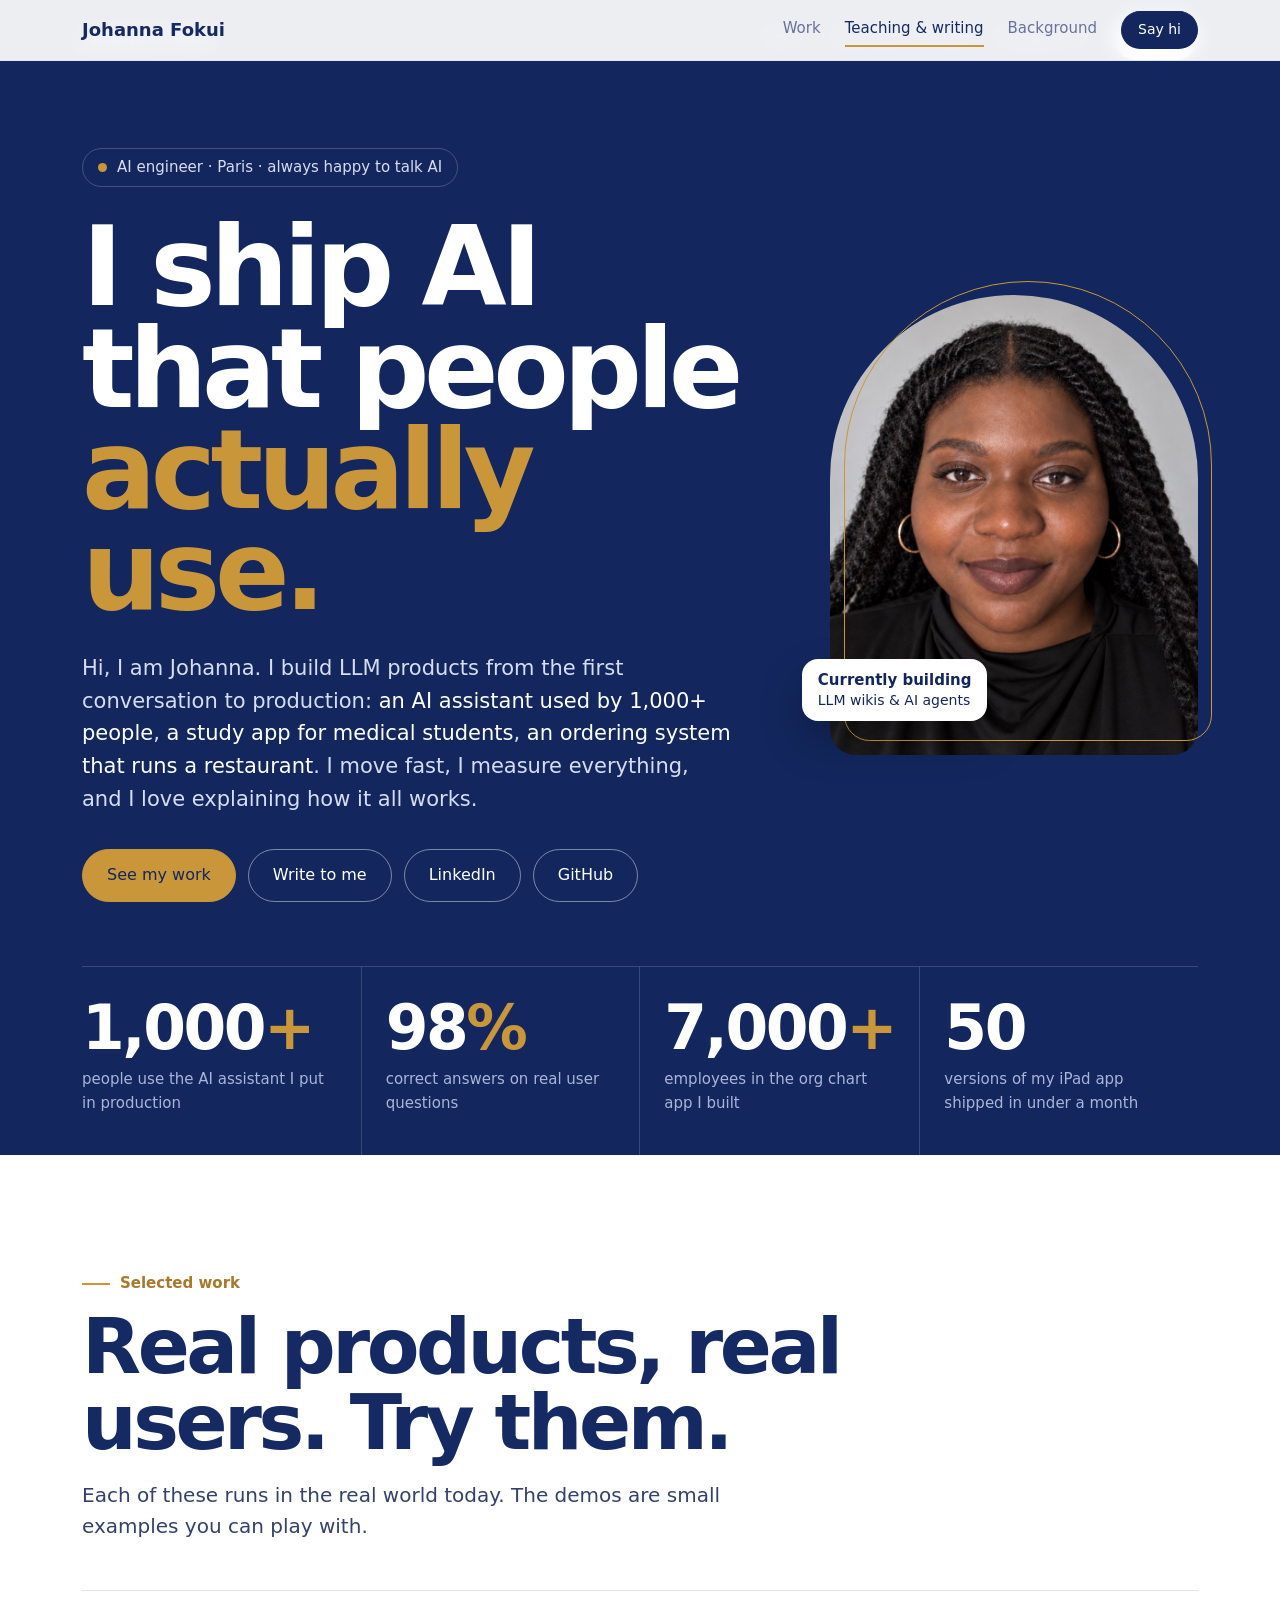
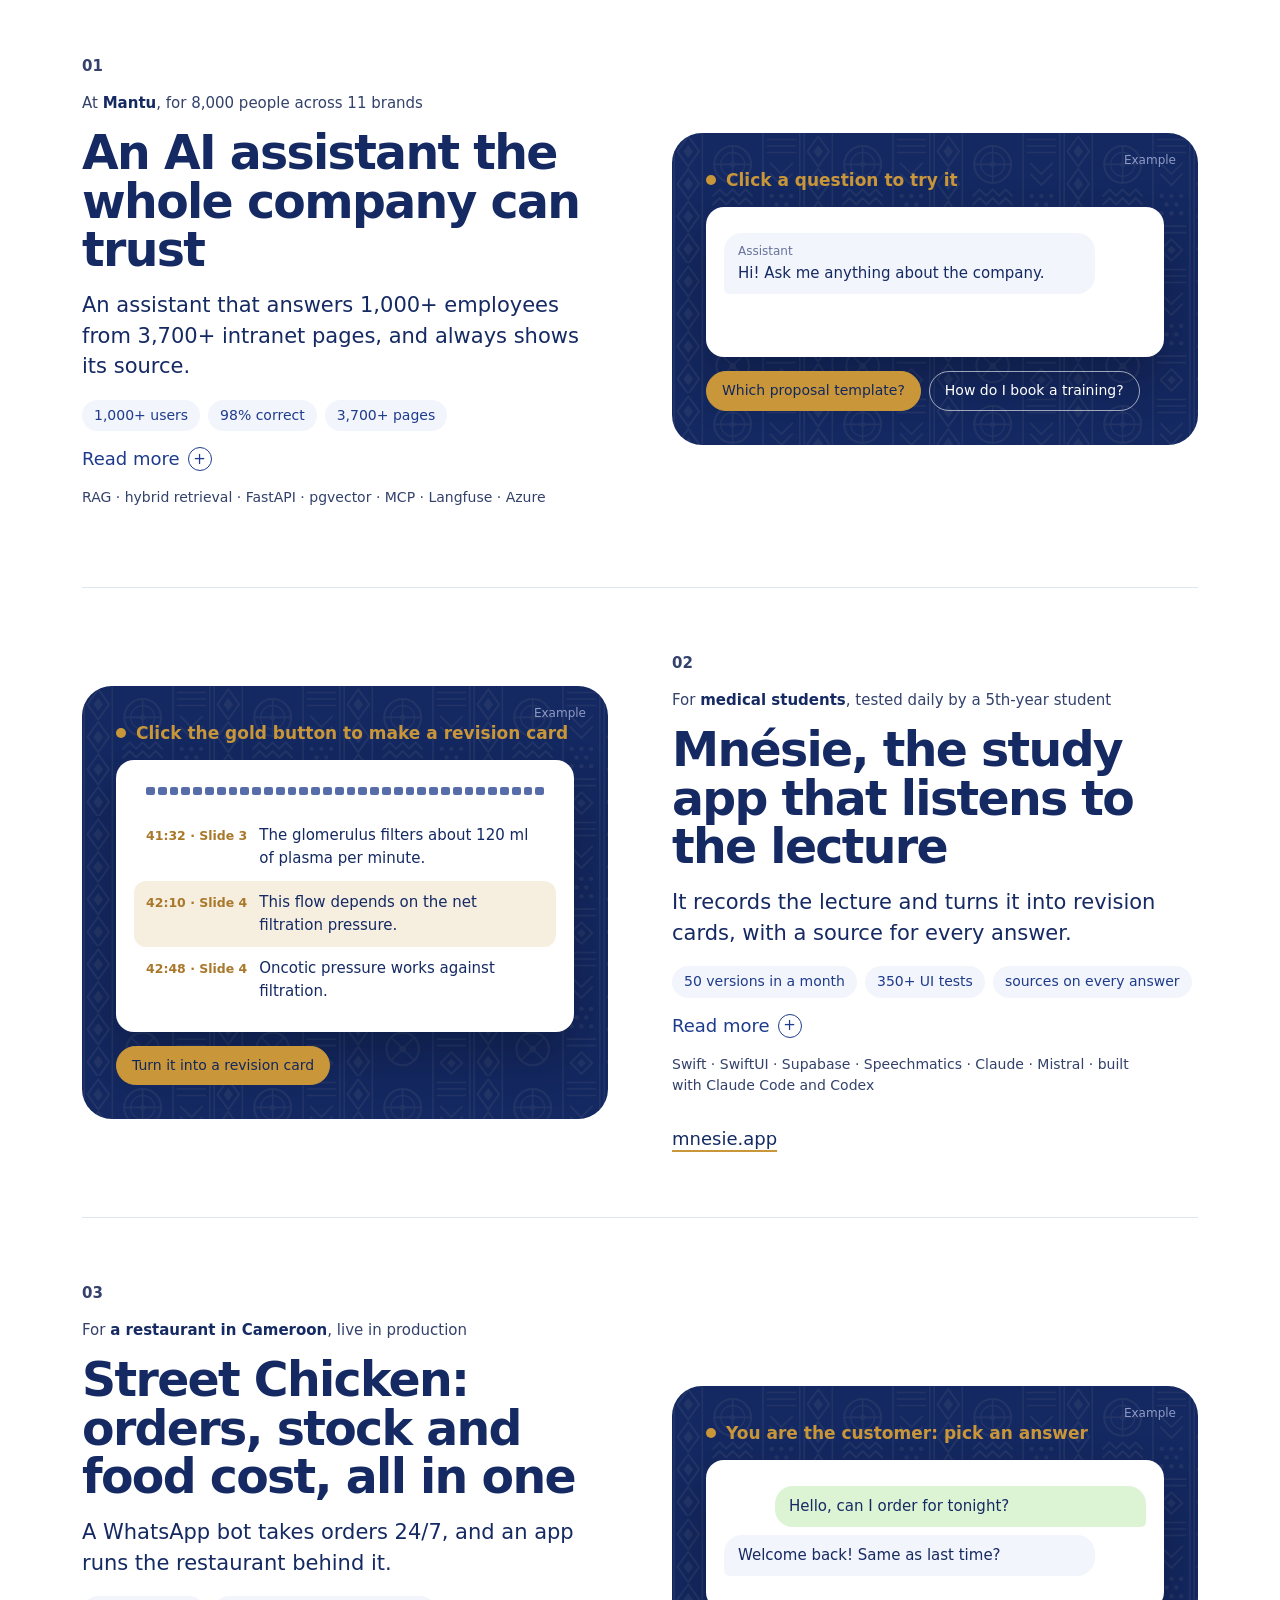
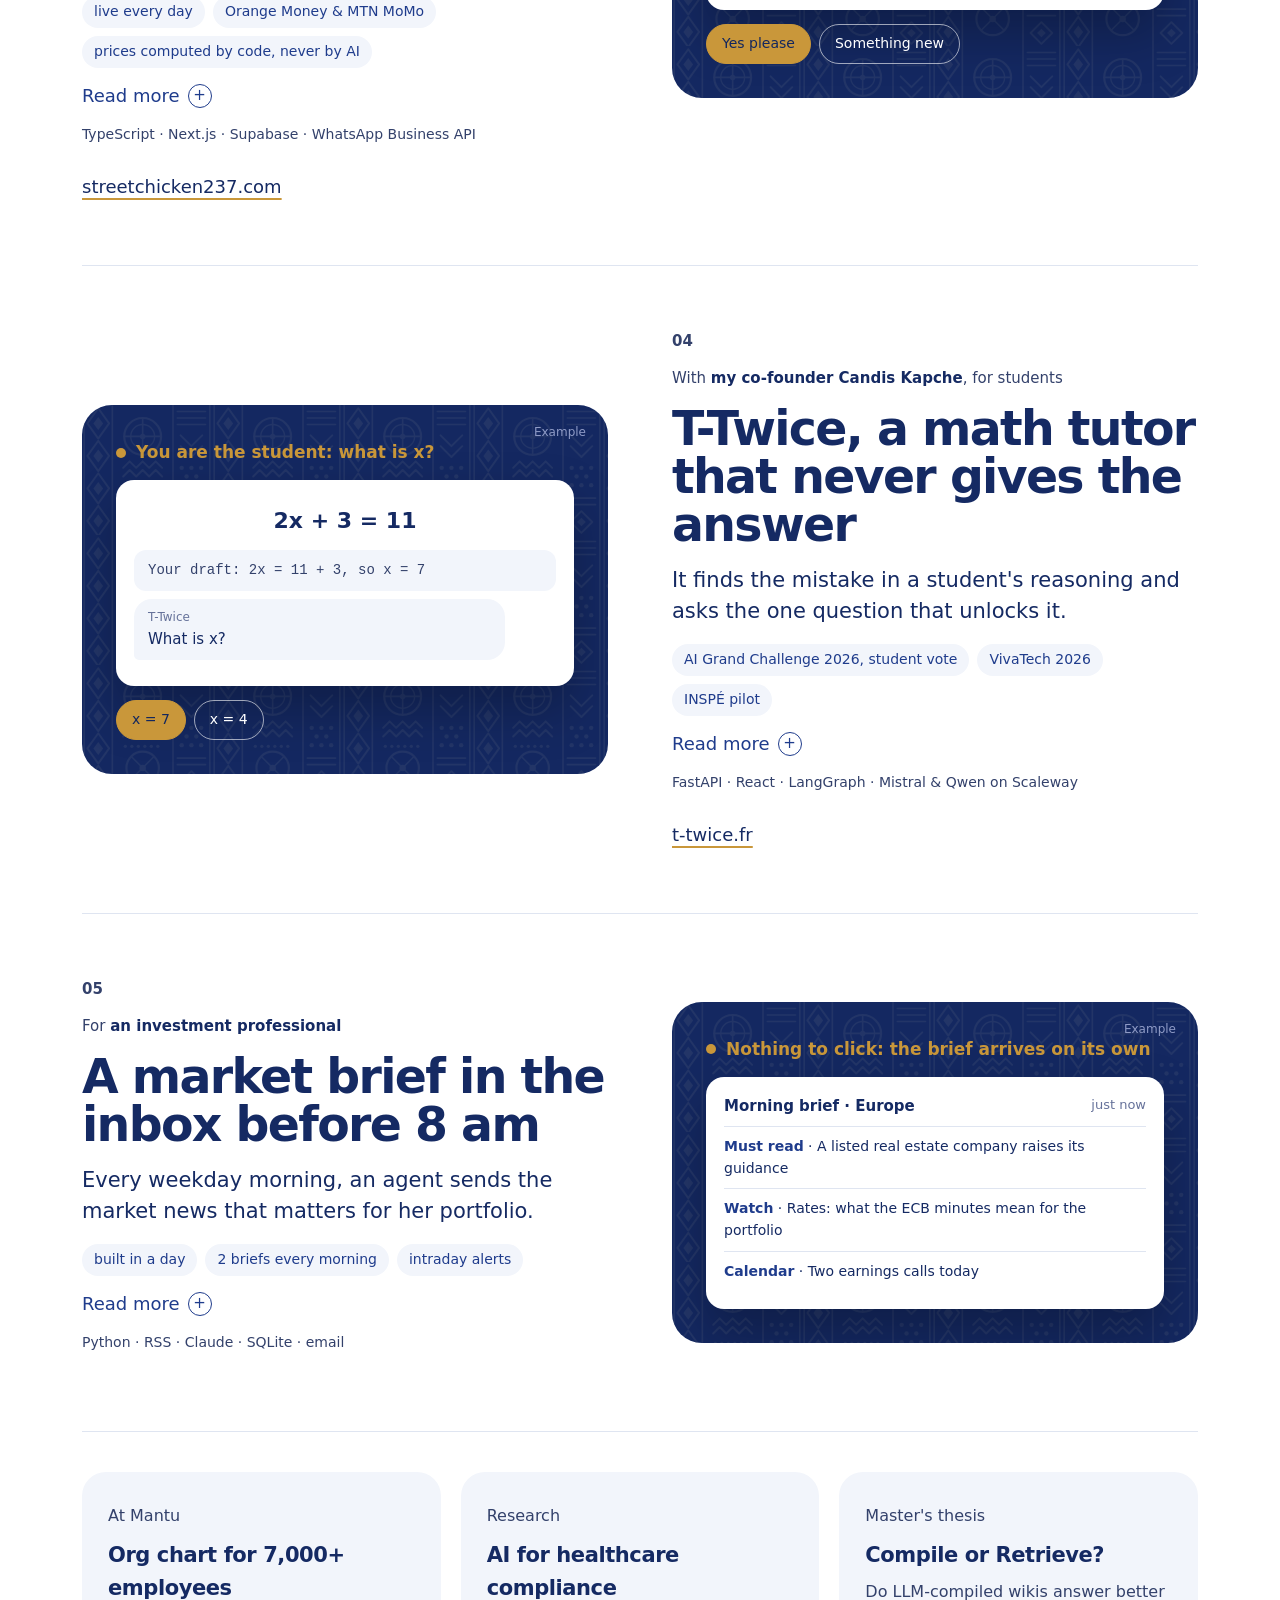
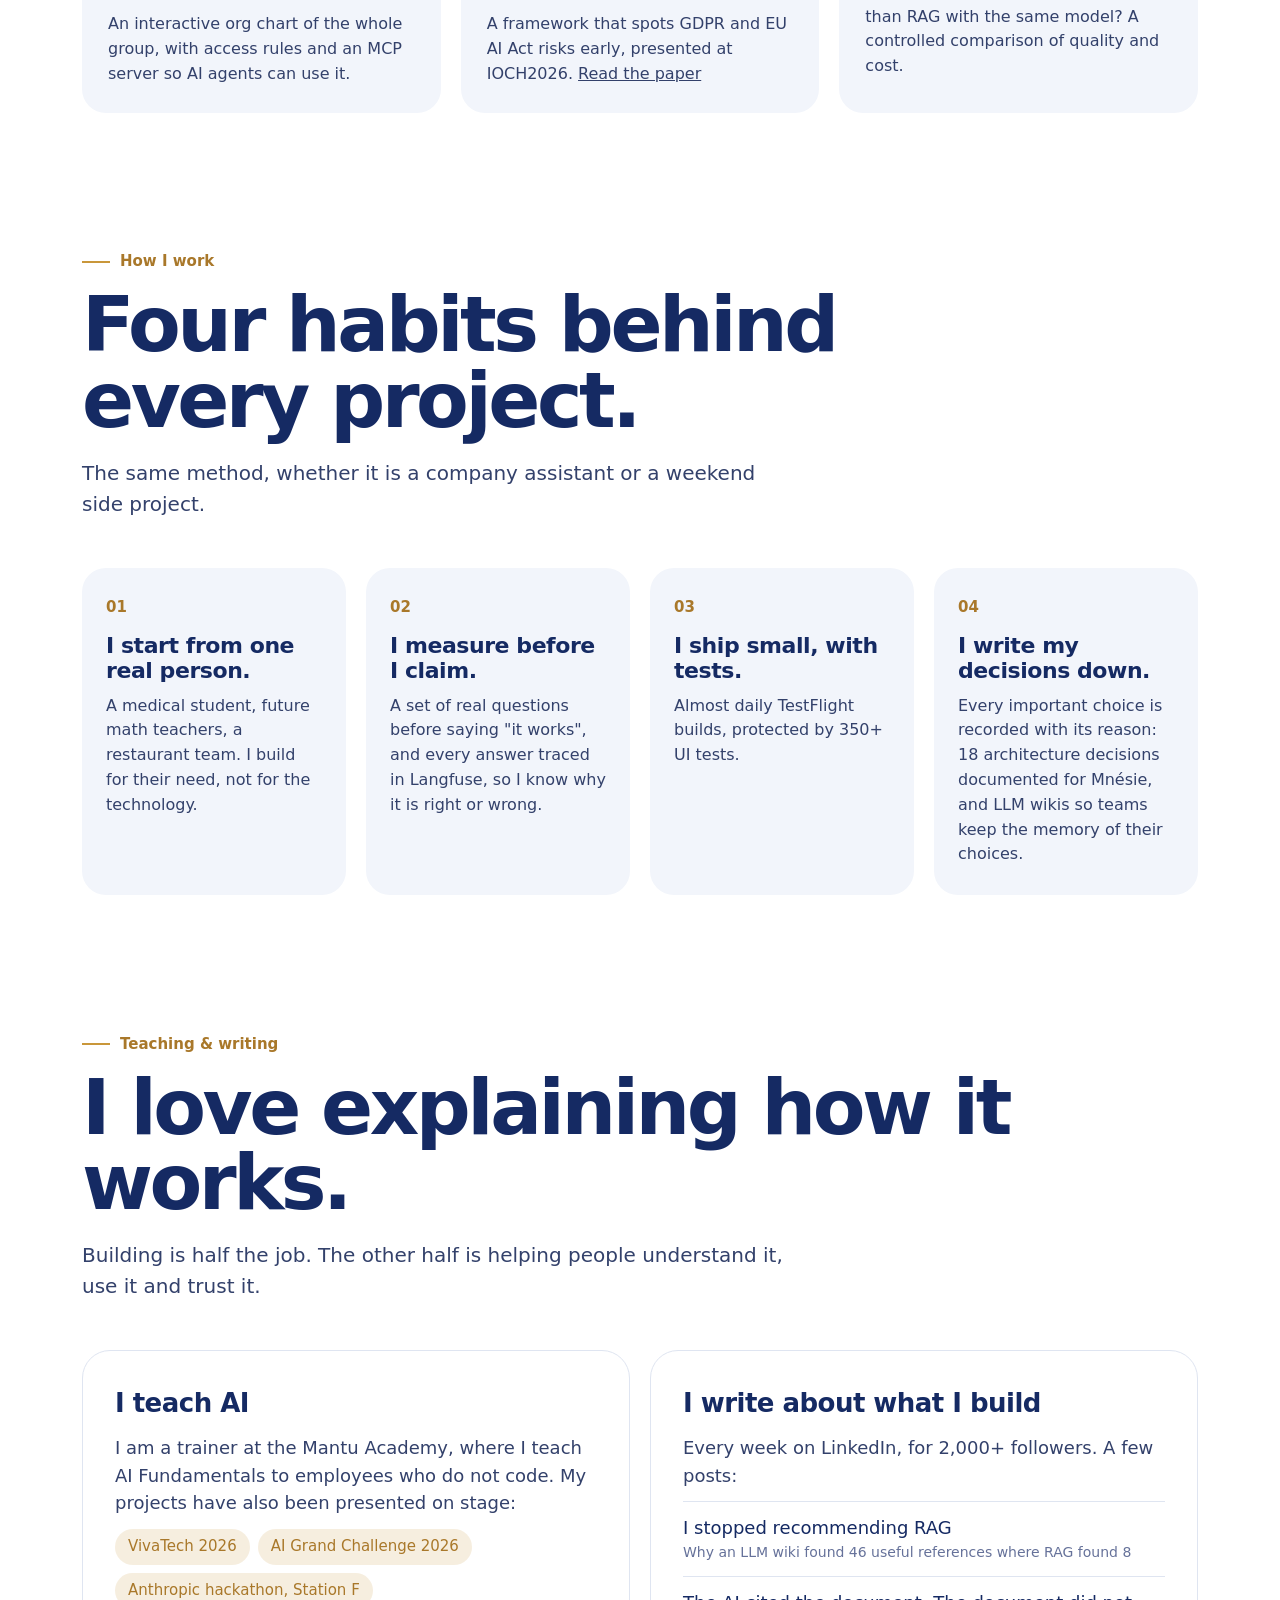
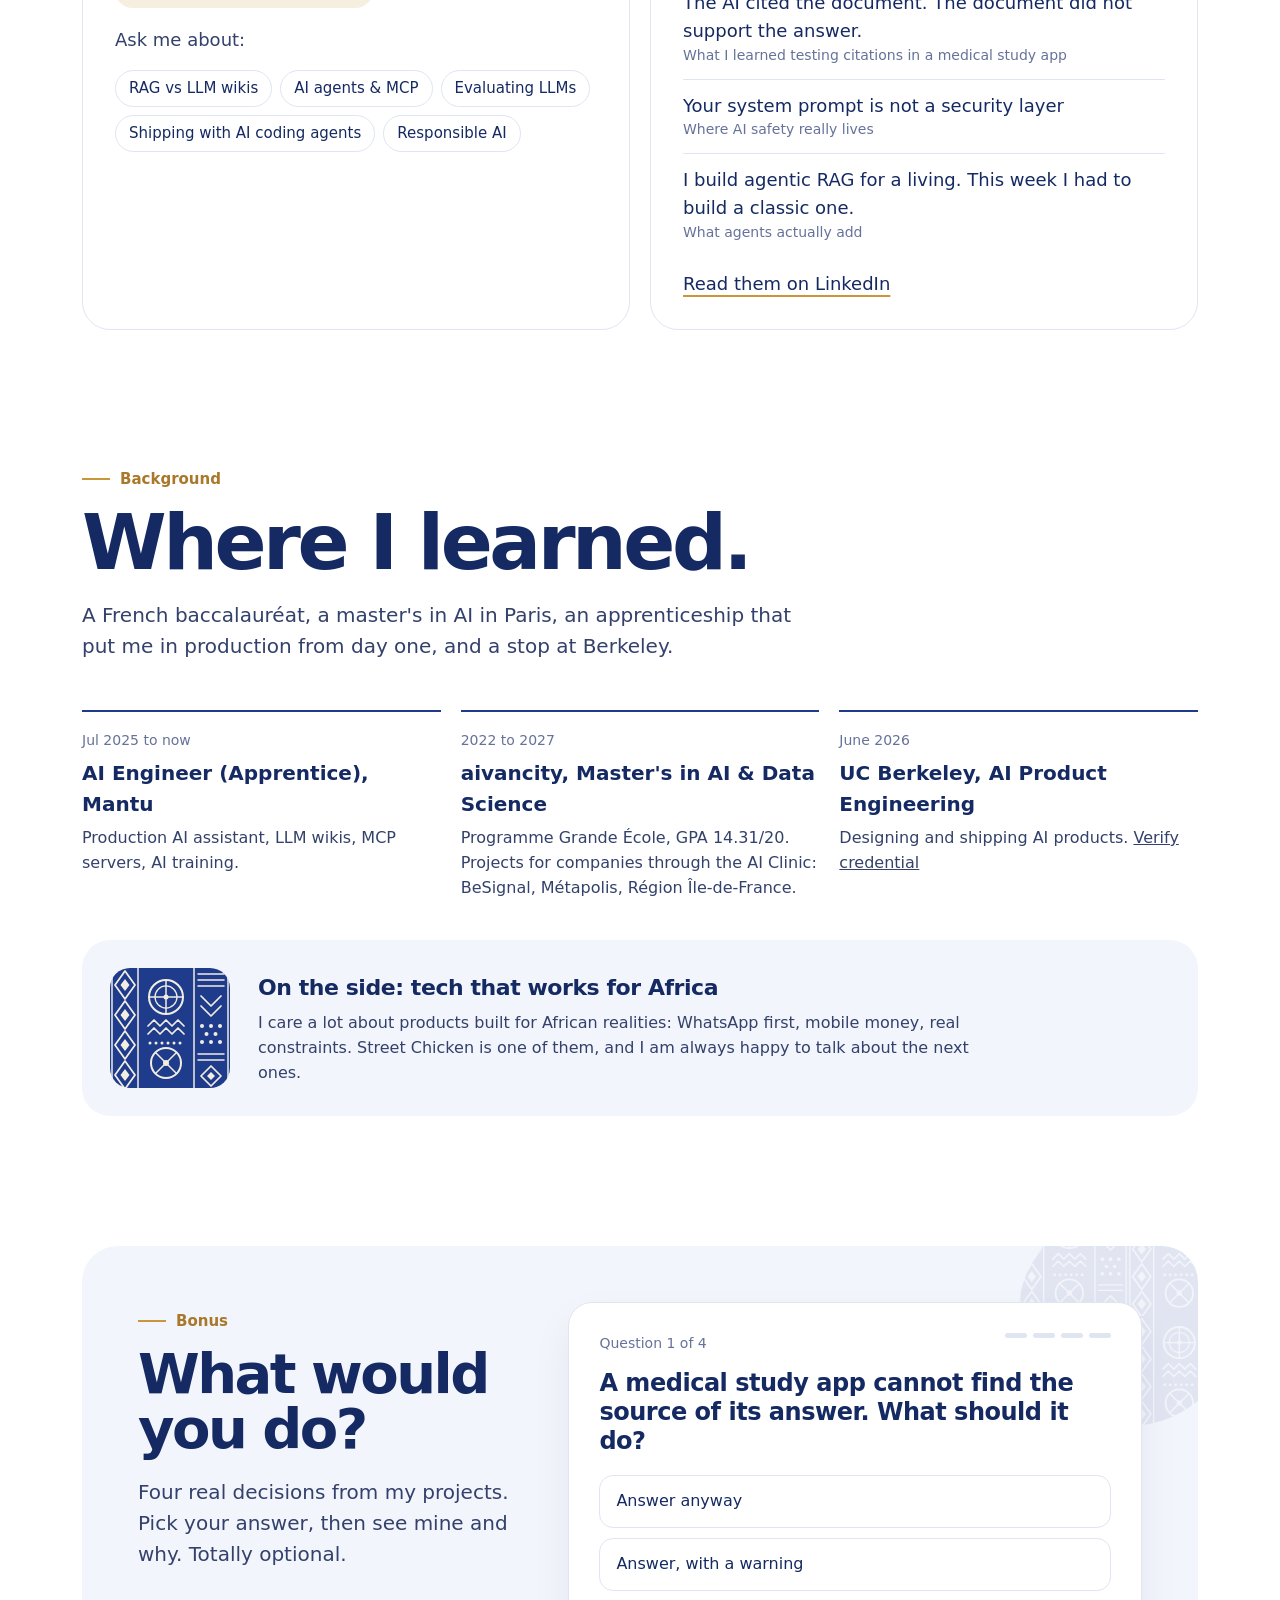
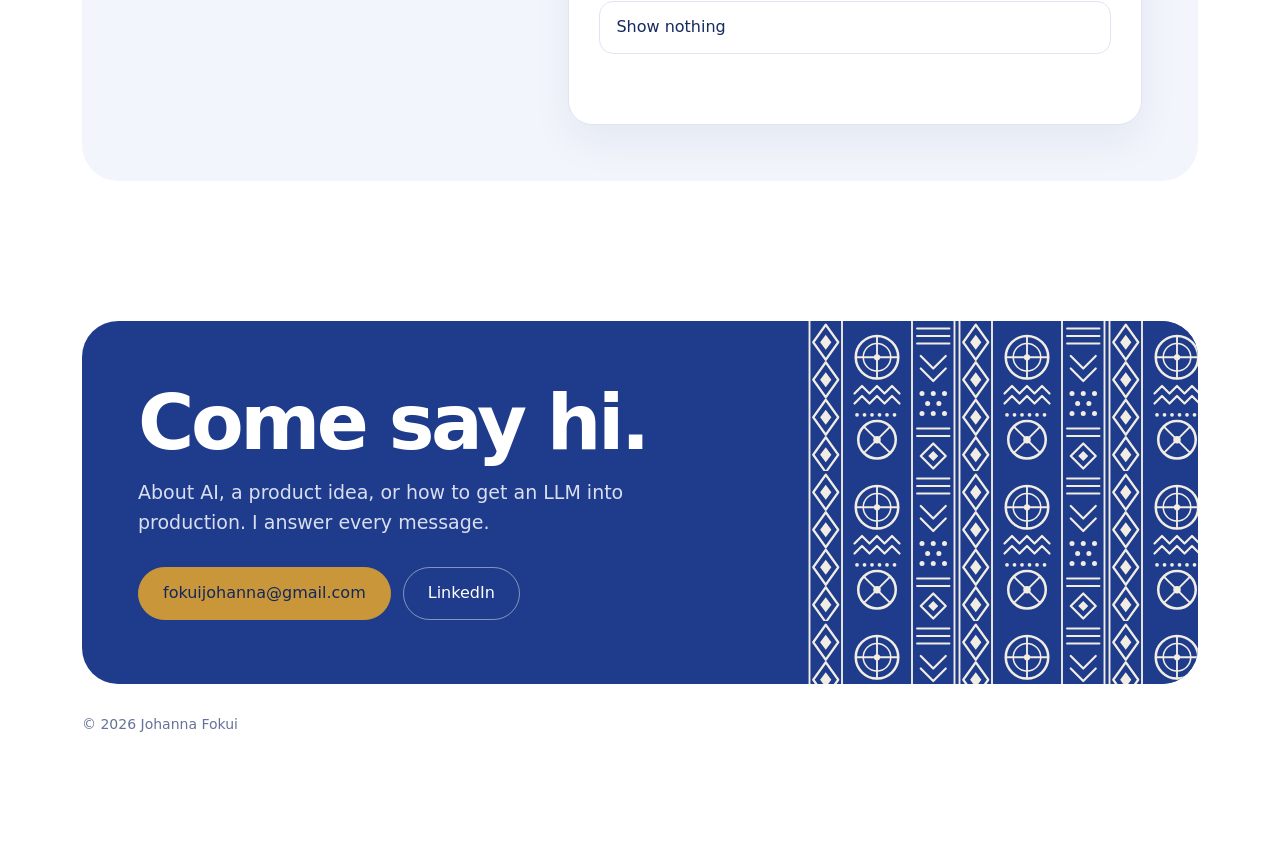
==== index.html @ c2523c25 "feat: add How I work section" ====
<!DOCTYPE html>
<html lang="en">
<head>
<meta charset="UTF-8">
<meta name="viewport" content="width=device-width, initial-scale=1.0">
<meta name="color-scheme" content="light">
<title>Johanna Fokui | AI Engineer</title>
<meta name="description" content="Johanna Fokui, AI engineer in Paris. I ship AI products that real people use every day.">
<link rel="preconnect" href="https://api.fontshare.com">
<link href="https://api.fontshare.com/v2/css?f[]=general-sans@400,500,600,700&display=swap" rel="stylesheet">
<style>
  :root {
    --bg: #ffffff;
    --soft: #f2f5fb;
    --night: #13275e;
    --ink: #152a63;
    --indigo: #1f3c8c;
    --body: #33416b;
    --muted: #66729a;
    --line: #dfe5f1;
    --gold: #c9973a;
    --gold-deep: #a9782a;
    --gold-soft: rgba(201,151,58,.16);
    --font: "General Sans", system-ui, sans-serif;
  }
  * { box-sizing: border-box; margin: 0; padding: 0; }
  [hidden] { display: none !important; }
  html { scroll-behavior: smooth; }
  body { background: var(--bg); color: var(--ink); font-family: var(--font); font-size: 18px; line-height: 1.55; -webkit-font-smoothing: antialiased; overflow-x: hidden; }
  a { color: inherit; }
  button { font: inherit; cursor: pointer; }
  :focus-visible { outline: 2px solid var(--gold); outline-offset: 3px; border-radius: 8px; }
  .skip { position: absolute; left: -999px; }
  .skip:focus { left: 12px; top: 12px; background: var(--gold); color: var(--night); padding: 8px 12px; z-index: 20; }
  .wrap { max-width: 1180px; margin: 0 auto; padding: 0 32px; }

  /* hero: indigo, ndop revealed under the cursor */
  .hero { position: relative; background: var(--night); color: #fff; overflow: hidden; }
  .hero .ndop-reveal { position: absolute; inset: 0; background: url(ndop.svg) 0 0 / 170px 170px repeat; opacity: .5; pointer-events: none;
    -webkit-mask-image: radial-gradient(circle 230px at var(--x, -500px) var(--y, -500px), #000 0%, rgba(0,0,0,.35) 45%, transparent 100%);
            mask-image: radial-gradient(circle 230px at var(--x, -500px) var(--y, -500px), #000 0%, rgba(0,0,0,.35) 45%, transparent 100%); }
  .hero > * { position: relative; }
  .topbar { display: flex; justify-content: space-between; align-items: center; height: 76px; }
  .topbar .name { font-weight: 600; text-decoration: none; font-size: 17px; letter-spacing: -.01em; }
  .topbar nav { display: flex; gap: 28px; align-items: center; }
  .topbar nav a { text-decoration: none; font-size: 15px; color: #c3cbe6; }
  .topbar nav a:hover { color: #fff; }
  .btn { display: inline-flex; align-items: center; gap: 8px; text-decoration: none; font-weight: 500; font-size: 16px; border-radius: 999px; padding: 13px 24px; border: 1.5px solid currentColor; background: none; color: inherit; transition: transform .18s ease, background .18s ease, color .18s ease; }
  .btn:hover { transform: translateY(-2px); }
  .btn.gold { background: var(--gold); border-color: var(--gold); color: var(--night); }
  .btn.gold:hover { background: #ddb05a; }
  .btn.white { background: #fff; border-color: #fff; color: var(--night); }
  .btn.ghost { border-color: rgba(255,255,255,.45); color: #fff; }
  .btn.ghost:hover { border-color: #fff; }
  .topbar .btn { padding: 9px 18px; font-size: 15px; }

  .hero-grid { display: grid; grid-template-columns: 1.3fr .7fr; gap: 64px; align-items: center; padding: 72px 0 64px; }
  .status { display: inline-flex; align-items: center; gap: 10px; font-size: 15px; color: #d7ddf0; border: 1px solid rgba(255,255,255,.2); border-radius: 999px; padding: 7px 15px; margin-bottom: 30px; }
  .pulse { width: 9px; height: 9px; border-radius: 50%; background: var(--gold); animation: pulse 2.4s infinite; }
  .hero h1 { font-size: clamp(56px, 8.6vw, 124px); line-height: .92; font-weight: 600; letter-spacing: -.05em; margin-bottom: 30px; }
  .hero h1 .u { color: var(--gold); }
  .hero h1 .w { display: inline-block; opacity: 0; transform: translateY(.35em); animation: up .7s cubic-bezier(.2,.7,.2,1) forwards; }
  .lede { font-size: 21px; color: #d7ddf0; max-width: 31em; margin-bottom: 34px; }
  .lede b { color: #fff; font-weight: 500; }
  .cta { display: flex; gap: 12px; flex-wrap: wrap; }
  .photo { position: relative; }
  .photo img { width: 100%; aspect-ratio: 4/5; object-fit: cover; object-position: 50% 30%; border-radius: 200px 200px 28px 28px; display: block; }
  .photo::before { content: ""; position: absolute; inset: -14px -14px 14px 14px; border: 1.5px solid var(--gold); border-radius: 200px 200px 28px 28px; }
  .photo .tag { position: absolute; left: -28px; bottom: 34px; background: #fff; color: var(--night); border-radius: 16px; padding: 12px 16px; font-size: 14px; box-shadow: 0 20px 40px rgba(0,0,0,.25); line-height: 1.3; }
  .photo .tag b { display: block; font-size: 15px; }
  .steps { display: flex; flex-wrap: wrap; gap: 8px 18px; margin-top: 26px; font-size: 15px; color: #d7ddf0; list-style: none; }
  .steps li { display: flex; align-items: center; gap: 8px; }
  .steps b { width: 24px; height: 24px; border-radius: 50%; background: var(--gold); color: var(--night); display: grid; place-items: center; font-size: 13px; font-weight: 700; }

  .numbers { display: grid; grid-template-columns: repeat(4, 1fr); border-top: 1px solid rgba(255,255,255,.16); }
  .numbers div { padding: 30px 24px 40px 0; }
  .numbers div + div { padding-left: 24px; border-left: 1px solid rgba(255,255,255,.16); }
  .numbers b { display: block; font-size: clamp(40px, 4.8vw, 64px); font-weight: 600; letter-spacing: -.04em; line-height: 1; color: #fff; font-variant-numeric: tabular-nums; }
  .numbers b em { font-style: normal; color: var(--gold); }
  .numbers span { display: block; margin-top: 10px; font-size: 15px; color: #aab4d8; }

  section { padding: 110px 0 20px; }
  .kicker { display: inline-flex; gap: 10px; align-items: center; font-size: 15px; font-weight: 600; color: var(--gold-deep); margin-bottom: 14px; }
  .kicker::before { content: ""; width: 28px; height: 2px; background: var(--gold); }
  h2 { font-size: clamp(42px, 6vw, 80px); line-height: .98; font-weight: 600; letter-spacing: -.045em; max-width: 13em; }
  .intro { font-size: 20px; color: var(--body); max-width: 36em; margin: 20px 0 48px; }

  .proj { display: grid; grid-template-columns: 1fr 1fr; gap: 64px; align-items: center; padding: 64px 0; border-top: 1px solid var(--line); }
  .proj.flip .text { order: 2; }
  .num { font-size: 15px; font-weight: 600; color: var(--gold-deep); font-variant-numeric: tabular-nums; }
  .who { font-size: 15px; color: var(--muted); margin: 6px 0 10px; }
  .who b { color: var(--ink); font-weight: 600; }
  .proj h3 { font-size: clamp(32px, 3.7vw, 48px); line-height: 1.02; font-weight: 600; letter-spacing: -.035em; margin-bottom: 16px; }
  .proj p { color: var(--body); margin-bottom: 14px; max-width: 34em; }
  .proof { display: flex; flex-wrap: wrap; gap: 8px; margin: 18px 0 14px; }
  .proof span { font-size: 14px; font-weight: 500; color: var(--indigo); background: var(--soft); border-radius: 999px; padding: 5px 12px; }
  .stack { font-size: 14px; color: var(--muted); }
  .proj .pitch { font-size: 21px; color: var(--ink); line-height: 1.45; }
  details.info { margin: 4px 0 14px; }
  details.info summary { cursor: pointer; font-weight: 500; color: var(--indigo); list-style: none; display: inline-flex; gap: 8px; align-items: center; }
  details.info summary::-webkit-details-marker { display: none; }
  details.info summary::after { content: "+"; width: 22px; height: 22px; border-radius: 50%; border: 1.5px solid var(--indigo); display: grid; place-items: center; font-size: 15px; line-height: 1; }
  details.info[open] summary::after { content: "−"; }
  details.info p { margin-top: 12px; font-size: 16px; }
  .scene .howto { max-width: none; color: var(--gold); font-weight: 600; font-size: 17px; margin-bottom: 14px; display: flex; gap: 10px; align-items: center; }
  .scene .howto::before { content: ""; width: 10px; height: 10px; border-radius: 50%; background: var(--gold); animation: pulse 2.4s infinite; flex: none; }
  .chip.nudge { border-color: var(--gold); background: var(--gold); color: var(--night); animation: nudge 1.8s infinite; }
  .go { display: inline-block; margin-top: 14px; font-weight: 500; text-underline-offset: 5px; text-decoration-color: var(--gold); text-decoration-thickness: 2px; }

  /* playable scenes */
  .scene { background: var(--night); border-radius: 30px; padding: 34px; font-size: 15px; position: relative; overflow: hidden; }
  .scene::before { content: ""; position: absolute; inset: 0; background: url(ndop.svg) 0 0 / 130px 130px repeat; opacity: .07; pointer-events: none; }
  .scene > * { position: relative; }
  .scene::after { content: "Example"; position: absolute; right: 22px; top: 18px; font-size: 12px; color: #8f9bc6; }
  .win { background: #fff; border-radius: 18px; padding: 18px; box-shadow: 0 24px 50px rgba(0,0,0,.25); min-height: 150px; }
  .chips { display: flex; flex-wrap: wrap; gap: 8px; margin-top: 14px; }
  .chip { border: 1.5px solid rgba(255,255,255,.6); color: #fff; background: transparent; border-radius: 999px; padding: 8px 15px; font-size: 14px; font-weight: 500; transition: background .15s, color .15s; }
  .chip:hover { background: #fff; color: var(--night); }
  .chip[disabled] { opacity: .35; pointer-events: none; }
  .msg { max-width: 88%; padding: 10px 14px; border-radius: 18px; margin: 8px 0; line-height: 1.4; animation: pop .35s ease-out both; }
  .msg.me { background: #dcf3d4; margin-left: auto; border-bottom-right-radius: 5px; }
  .msg.bot { background: var(--soft); border-bottom-left-radius: 5px; }
  .msg small { display: block; color: var(--muted); font-size: 12px; margin-bottom: 3px; }
  .src { display: inline-block; margin-top: 8px; font-size: 12.5px; background: var(--gold-soft); color: var(--gold-deep); border-radius: 999px; padding: 3px 10px; font-weight: 500; }
  .typing { display: inline-flex; gap: 4px; padding: 12px 14px; background: var(--soft); border-radius: 18px; margin: 8px 0; }
  .typing i { width: 6px; height: 6px; border-radius: 50%; background: var(--muted); animation: blink 1s infinite; }
  .typing i:nth-child(2) { animation-delay: .15s } .typing i:nth-child(3) { animation-delay: .3s }

  .lecture .row { display: flex; gap: 12px; align-items: baseline; padding: 10px 12px; border-radius: 12px; transition: background .4s; }
  .lecture .row.on { background: var(--gold-soft); }
  .lecture .t { font-weight: 600; font-size: 12.5px; color: var(--gold-deep); white-space: nowrap; }
  .wave { display: flex; gap: 3px; align-items: center; height: 26px; margin-bottom: 10px; padding: 0 12px; }
  .wave i { flex: 1; background: var(--indigo); border-radius: 2px; height: 30%; animation: wave 1.1s ease-in-out infinite; opacity: .75; }

  .eq { font-size: 22px; font-weight: 600; text-align: center; padding: 6px 0 12px; }
  .draft { font-family: ui-monospace, Menlo, monospace; font-size: 14px; background: var(--soft); border-radius: 12px; padding: 10px 14px; color: var(--body); }

  .brief h4 { font-size: 15px; margin-bottom: 8px; display: flex; justify-content: space-between; }
  .brief h4 span { color: var(--muted); font-weight: 400; font-size: 13px; }
  .brief li { list-style: none; padding: 9px 0; border-top: 1px solid var(--line); font-size: 14px; opacity: 0; transform: translateX(-8px); transition: opacity .5s, transform .5s; }
  .brief.on li { opacity: 1; transform: none; }
  .brief.on li:nth-child(2) { transition-delay: .25s } .brief.on li:nth-child(3) { transition-delay: .5s }
  .brief li b { color: var(--indigo); }

  .more { display: grid; grid-template-columns: repeat(3, 1fr); gap: 20px; border-top: 1px solid var(--line); padding-top: 40px; }
  .mini { background: var(--soft); border-radius: 24px; padding: 26px; transition: transform .2s; }
  .mini:hover { transform: translateY(-4px); }
  .mini h4 { font-size: 21px; font-weight: 600; letter-spacing: -.02em; margin: 6px 0 8px; }
  .mini p { color: var(--body); font-size: 16px; }

  /* quiz */
  .quiz { background: var(--soft); color: var(--ink); border-radius: 36px; padding: 56px; position: relative; overflow: hidden; display: grid; grid-template-columns: .8fr 1.2fr; gap: 48px; }
  .quiz::before { content: ""; position: absolute; right: -40px; top: -40px; width: 220px; height: 220px; background: url(ndop.svg) 0 0 / 110px 110px repeat; opacity: .08; border-radius: 50%; }
  .quiz > * { position: relative; }
  .quiz h2 { color: var(--ink); font-size: clamp(36px, 4.4vw, 56px); }
  .quiz .intro { color: var(--body); margin-bottom: 0; }
  .qbox { background: #fff; border: 1px solid var(--line); border-radius: 24px; padding: 30px; min-height: 290px; box-shadow: 0 18px 40px rgba(21,42,99,.06); }
  .qmeta { display: flex; justify-content: space-between; font-size: 14px; color: var(--muted); margin-bottom: 14px; }
  .dots { display: flex; gap: 6px; }
  .dots i { width: 22px; height: 5px; border-radius: 3px; background: var(--line); }
  .dots i.ok { background: var(--gold); } .dots i.ko { background: var(--muted); }
  .qtext { font-size: 24px; font-weight: 600; letter-spacing: -.02em; line-height: 1.2; margin-bottom: 20px; }
  .opts { display: grid; gap: 10px; }
  .opt { text-align: left; border: 1.5px solid var(--line); background: #fff; color: var(--ink); border-radius: 14px; padding: 13px 16px; font-size: 16px; transition: border-color .15s, background .15s; }
  .opt:hover { border-color: var(--indigo); }
  .opt.right { background: var(--gold); border-color: var(--gold); color: var(--night); font-weight: 600; }
  .opt.wrong { border-color: var(--line); color: var(--muted); text-decoration: line-through; }
  .opt[disabled] { cursor: default; }
  .why { margin-top: 16px; color: var(--body); font-size: 16px; min-height: 1.5em; }
  .qnext { margin-top: 14px; }

  .how { display: grid; grid-template-columns: repeat(4, 1fr); gap: 20px; }
  .how div { background: var(--soft); border-radius: 24px; padding: 28px 24px; transition: transform .2s; }
  .how div:hover { transform: translateY(-4px); }
  .how b { display: block; color: var(--gold-deep); font-size: 15px; font-weight: 600; margin-bottom: 14px; }
  .how h4 { font-size: 22px; font-weight: 600; letter-spacing: -.02em; line-height: 1.15; margin-bottom: 10px; }
  .how p { color: var(--body); font-size: 16px; }
  .talk { display: grid; grid-template-columns: 1fr 1fr; gap: 20px; }
  .card { border: 1px solid var(--line); border-radius: 28px; padding: 32px; }
  .card h3 { font-size: 26px; font-weight: 600; letter-spacing: -.02em; margin-bottom: 10px; }
  .card p { color: var(--body); margin-bottom: 12px; }
  .posts { list-style: none; margin-top: 8px; }
  .posts li { padding: 12px 0; border-top: 1px solid var(--line); font-weight: 500; }
  .posts li span { display: block; font-weight: 400; font-size: 14px; color: var(--muted); }
  .topics { display: flex; flex-wrap: wrap; gap: 8px; margin-top: 16px; }
  .topics span { border: 1.5px solid var(--line); border-radius: 999px; padding: 6px 13px; font-size: 15px; }
  .stage { display: flex; flex-wrap: wrap; gap: 8px; margin: 6px 0 18px; }
  .stage span { background: var(--gold-soft); color: var(--gold-deep); border-radius: 999px; padding: 6px 13px; font-size: 15px; font-weight: 500; }

  .bgline { display: grid; grid-template-columns: repeat(3, 1fr); gap: 20px; }
  .bgline div { border-top: 2px solid var(--indigo); padding-top: 18px; }
  .bgline h4 { font-size: 20px; font-weight: 600; margin-bottom: 6px; }
  .bgline p { color: var(--body); font-size: 16px; }
  .bgline .when { font-size: 14px; color: var(--muted); margin-bottom: 6px; }
  .side { margin-top: 40px; display: grid; grid-template-columns: 120px 1fr; gap: 28px; align-items: center; background: var(--soft); border-radius: 28px; padding: 28px; }
  .side .sw { height: 120px; border-radius: 20px; background: url(ndop.svg) 0 0 / 120px 120px repeat; }
  .side h4 { font-size: 22px; font-weight: 600; letter-spacing: -.02em; margin-bottom: 6px; }
  .side p { color: var(--body); font-size: 16px; max-width: 46em; }

  .contact { margin: 120px 0 0; border-radius: 36px; overflow: hidden; display: grid; grid-template-columns: 1.3fr .7fr; background: var(--indigo); color: #fff; }
  .contact .txt { padding: 64px 56px; }
  .contact h2 { color: #fff; max-width: 11em; }
  .contact p { color: #d9def0; font-size: 19px; margin: 18px 0 30px; max-width: 26em; }
  .contact .ndop { background: url(ndop.svg) 0 0 / 150px 150px repeat; min-height: 280px; }
  footer { color: var(--muted); font-size: 14px; padding: 30px 0 110px; display: flex; justify-content: space-between; flex-wrap: wrap; gap: 12px; }

  .dock { position: fixed; top: 0; left: 0; right: 0; z-index: 9; background: rgba(255,255,255,.92); backdrop-filter: blur(10px); border-bottom: 1px solid var(--line); transform: translateY(-100%); transition: transform .3s ease; }
  .dock.show { transform: none; }
  .dock .wrap { display: flex; justify-content: space-between; align-items: center; height: 60px; }
  .dock .name { font-weight: 600; text-decoration: none; }
  .dock nav { display: flex; gap: 24px; align-items: center; }
  .dock nav a { text-decoration: none; font-size: 15px; color: var(--muted); padding: 4px 0; border-bottom: 2px solid transparent; }
  .dock nav a.on { color: var(--ink); border-bottom-color: var(--gold); }
  .dock .btn { padding: 7px 16px; font-size: 14px; background: var(--night); border-color: var(--night); color: #fff; }
  section, #contact { scroll-margin-top: 70px; }
  @media (max-width: 760px) { .dock nav a:not(.btn) { display: none; } }
  /* game HUD */
  .hud { position: fixed; right: 20px; bottom: 20px; z-index: 10; }
  .hud-btn { display: flex; align-items: center; gap: 10px; background: var(--night); color: #fff; border: 0; border-radius: 999px; padding: 8px 16px 8px 8px; box-shadow: 0 14px 34px rgba(19,39,94,.35); font-size: 14px; font-weight: 500; }
  .ring { width: 34px; height: 34px; }
  .ring circle { fill: none; stroke-width: 4; }
  .ring .bgc { stroke: rgba(255,255,255,.18); }
  .ring .fg { stroke: var(--gold); stroke-linecap: round; transform: rotate(-90deg); transform-origin: 50% 50%; transition: stroke-dashoffset .6s ease; }
  .hud-panel { position: absolute; right: 0; bottom: 58px; width: 300px; background: #fff; border-radius: 20px; box-shadow: 0 24px 60px rgba(19,39,94,.25); padding: 20px; display: none; }
  .hud.open .hud-panel { display: block; animation: pop .25s ease-out; }
  .hud-panel h5 { font-size: 16px; margin-bottom: 4px; }
  .hud-panel p { font-size: 13px; color: var(--muted); margin-bottom: 10px; }
  .hud-panel li { list-style: none; display: flex; gap: 10px; align-items: center; font-size: 14px; padding: 7px 0; border-top: 1px solid var(--line); color: var(--muted); }
  .hud-panel li i { width: 18px; height: 18px; border-radius: 50%; border: 1.5px solid var(--line); flex: none; display: grid; place-items: center; font-style: normal; font-size: 11px; }
  .hud-panel li.done { color: var(--ink); }
  .hud-panel li.done i { background: var(--gold); border-color: var(--gold); color: var(--night); }
  .toast { position: fixed; left: 50%; bottom: 24px; transform: translate(-50%, 160%); background: #fff; color: var(--ink); border-radius: 16px; padding: 12px 18px 12px 12px; box-shadow: 0 20px 50px rgba(19,39,94,.3); display: flex; gap: 12px; align-items: center; z-index: 11; transition: transform .45s cubic-bezier(.2,.8,.2,1.2); font-size: 15px; max-width: calc(100% - 32px); }
  .toast.show { transform: translate(-50%, 0); }
  .toast .medal { width: 38px; height: 38px; border-radius: 50%; background: var(--gold); display: grid; place-items: center; color: var(--night); font-weight: 700; flex: none; }
  .toast small { display: block; color: var(--gold-deep); font-weight: 600; font-size: 12px; }

  .reveal { opacity: 0; transform: translateY(24px); transition: opacity .8s ease, transform .8s cubic-bezier(.2,.7,.2,1); }
  .reveal.in { opacity: 1; transform: none; }

  @keyframes up { to { opacity: 1; transform: none; } }
  @keyframes pop { from { opacity: 0; transform: translateY(6px) scale(.98); } to { opacity: 1; transform: none; } }
  @keyframes nudge { 0% { box-shadow: 0 0 0 0 rgba(201,151,58,.7); } 70% { box-shadow: 0 0 0 12px rgba(201,151,58,0); } 100% { box-shadow: 0 0 0 0 rgba(201,151,58,0); } }
  @keyframes blink { 50% { opacity: .25; } }
  @keyframes wave { 0%, 100% { height: 25%; } 50% { height: 100%; } }
  @keyframes pulse { 0% { box-shadow: 0 0 0 0 rgba(201,151,58,.6); } 70% { box-shadow: 0 0 0 10px rgba(201,151,58,0); } 100% { box-shadow: 0 0 0 0 rgba(201,151,58,0); } }
  @media (prefers-reduced-motion: reduce) {
    *, *::before, *::after { animation: none !important; transition: none !important; }
    .hero h1 .w, .reveal, .brief li { opacity: 1; transform: none; }
    html { scroll-behavior: auto; }
  }

  @media (max-width: 960px) {
    .hero-grid, .proj, .talk, .contact, .quiz { grid-template-columns: 1fr; gap: 36px; }
    .proj.flip .text { order: 0; }
    .numbers { grid-template-columns: 1fr 1fr; }
    .numbers div:nth-child(3) { border-left: 0; padding-left: 0; }
    .numbers div:nth-child(n+3) { border-top: 1px solid rgba(255,255,255,.16); }
    .more, .bgline { grid-template-columns: 1fr; }
    .how { grid-template-columns: 1fr 1fr; }
    .topbar nav a:not(.btn) { display: none; }
    .photo { max-width: 380px; margin-left: 14px; }
    .photo .tag { left: -10px; }
    .quiz { padding: 36px 24px; }
    .contact .txt { padding: 44px 30px; }
    .contact .ndop { min-height: 160px; }
    .side { grid-template-columns: 1fr; }
    .side .sw { height: 70px; }
  }
  @media (max-width: 520px) {
    .wrap { padding: 0 20px; }
    .how { grid-template-columns: 1fr; }
    .scene { padding: 24px 16px; }
    .qbox { padding: 22px 18px; }
    .hud-btn span { display: none; }
    .hud-btn { padding: 8px; }
  }
</style>
</head>
<body>
<a class="skip" href="#main">Skip to content</a>

<div class="dock" id="dock" aria-hidden="true">
  <div class="wrap">
    <a class="name" href="#top" tabindex="-1">Johanna Fokui</a>
    <nav aria-label="Sections">
      <a href="#work" tabindex="-1">Work</a>
      <a href="#talk" tabindex="-1">Teaching &amp; writing</a>
      <a href="#background" tabindex="-1">Background</a>
      <a class="btn" href="mailto:fokuijohanna@gmail.com" tabindex="-1">Say hi</a>
    </nav>
  </div>
</div>
<header class="hero" id="top">
  <div class="ndop-reveal" aria-hidden="true"></div>
  <div class="wrap">
    <div class="topbar">
      <a class="name" href="#top">Johanna Fokui</a>
      <nav aria-label="Sections">
        <a href="#work">Work</a>
        <a href="#talk">Teaching &amp; writing</a>
        <a href="#background">Background</a>
        <a class="btn white" href="mailto:fokuijohanna@gmail.com">Say hi</a>
      </nav>
    </div>

    <div class="hero-grid">
      <div>
        <p class="status"><span class="pulse"></span>AI engineer · Paris · always happy to talk AI</p>
        <h1 aria-label="I ship AI that people actually use."><span class="w">I</span> <span class="w">ship</span> <span class="w">AI</span> <span class="w">that</span> <span class="w">people</span> <span class="w u">actually</span> <span class="w u">use.</span></h1>
        <p class="lede">Hi, I am Johanna. I build LLM products from the first conversation to production: <b>an AI assistant used by 1,000+ people</b>, <b>a study app for medical students</b>, <b>an ordering system that runs a restaurant</b>. I move fast, I measure everything, and I love explaining how it all works.</p>
        <div class="cta">
          <a class="btn gold" href="#work">See my work</a>
          <a class="btn ghost" href="mailto:fokuijohanna@gmail.com">Write to me</a>
          <a class="btn ghost" href="https://linkedin.com/in/johanna-grace-fokui-noubi-18006022b/" target="_blank" rel="noopener">LinkedIn</a>
          <a class="btn ghost" href="https://github.com/JoNoubs" target="_blank" rel="noopener">GitHub</a>
        </div>
      </div>
      <div class="photo">
        <img src="johanna-2026.jpg" alt="Johanna Fokui, smiling, in a black top with gold hoop earrings">
        <div class="tag"><b>Currently building</b>LLM wikis &amp; AI agents</div>
      </div>
    </div>

    <div class="numbers">
      <div><b data-count="1000" data-suffix="+">1,000+</b><span>people use the AI assistant I put in production</span></div>
      <div><b data-count="98" data-suffix="%">98%</b><span>correct answers on real user questions</span></div>
      <div><b data-count="7000" data-suffix="+">7,000+</b><span>employees in the org chart app I built</span></div>
      <div><b data-count="50" data-suffix="">50</b><span>versions of my iPad app shipped in under a month</span></div>
    </div>
  </div>
</header>

<main id="main">
  <section id="work">
    <div class="wrap">
      <p class="kicker">Selected work</p>
      <h2 class="reveal">Real products, real users. Try them.</h2>
      <p class="intro reveal">Each of these runs in the real world today. The demos are small examples you can play with.</p>

      <article class="proj reveal">
        <div class="text">
          <p class="num">01</p>
          <p class="who">At <b>Mantu</b>, for 8,000 people across 11 brands</p>
          <h3>An AI assistant the whole company can trust</h3>
          <p class="pitch">An assistant that answers 1,000+ employees from 3,700+ intranet pages, and always shows its source.</p>
          <div class="proof"><span>1,000+ users</span><span>98% correct</span><span>3,700+ pages</span></div>
          <details class="info"><summary>Read more</summary><p>I took it from requirements to production with the business teams. It works in the chat app and through AI agents. Quality is measured on real questions, and indexing is incremental, so only what changed is processed again. I also run LLM wikis in production for several teams: knowledge bases that AI agents read and keep up to date.</p></details>
          <p class="stack">RAG · hybrid retrieval · FastAPI · pgvector · MCP · Langfuse · Azure</p>
        </div>
        <div class="scene">
          <p class="howto">Click a question to try it</p>
          <div class="win" id="assistant-log" aria-live="polite">
            <div class="msg bot"><small>Assistant</small>Hi! Ask me anything about the company.</div>
          </div>
          <div class="chips" id="assistant-chips">
            <button class="chip nudge" data-q="Which template should I use for a client proposal?" data-a="Use the 2026 proposal template. It replaced the old one in March." data-s="Source: Proposal templates, page 2">Which proposal template?</button>
            <button class="chip" data-q="How do I book a training?" data-a="Open the Academy page and pick a session. Your manager approves it in one click." data-s="Source: Academy, booking guide">How do I book a training?</button>
          </div>
        </div>
      </article>

      <article class="proj flip reveal">
        <div class="text">
          <p class="num">02</p>
          <p class="who">For <b>medical students</b>, tested daily by a 5th-year student</p>
          <h3>Mnésie, the study app that listens to the lecture</h3>
          <p class="pitch">It records the lecture and turns it into revision cards, with a source for every answer.</p>
          <div class="proof"><span>50 versions in a month</span><span>350+ UI tests</span><span>sources on every answer</span></div>
          <details class="info"><summary>Read more</summary><p>Every sentence is linked to its slide. Every AI answer cites its source in the course, or it is not shown: in medicine, a wrong answer is not an option. Available on iPad and on the web.</p></details>
          <p class="stack">Swift · SwiftUI · Supabase · Speechmatics · Claude · Mistral · built with Claude Code and Codex</p>
          <a class="go" href="https://mnesie.app" target="_blank" rel="noopener">mnesie.app</a>
        </div>
        <div class="scene">
          <p class="howto">Click the gold button to make a revision card</p>
          <div class="win lecture">
            <div class="wave" aria-hidden="true"></div>
            <div class="row"><span class="t">41:32 · Slide 3</span><span>The glomerulus filters about 120 ml of plasma per minute.</span></div>
            <div class="row"><span class="t">42:10 · Slide 4</span><span>This flow depends on the net filtration pressure.</span></div>
            <div class="row"><span class="t">42:48 · Slide 4</span><span>Oncotic pressure works against filtration.</span></div>
          </div>
          <div class="chips"><button class="chip nudge" id="mnesie-card">Turn it into a revision card</button></div>
        </div>
      </article>

      <article class="proj reveal">
        <div class="text">
          <p class="num">03</p>
          <p class="who">For <b>a restaurant in Cameroon</b>, live in production</p>
          <h3>Street Chicken: orders, stock and food cost, all in one</h3>
          <p class="pitch">A WhatsApp bot takes orders 24/7, and an app runs the restaurant behind it.</p>
          <div class="proof"><span>live every day</span><span>Orange Money &amp; MTN MoMo</span><span>prices computed by code, never by AI</span></div>
          <details class="info"><summary>Read more</summary><p>The bot works on WhatsApp and Messenger, remembers regulars and handles mobile money. The operations app covers recipes, food cost from real purchase prices, stock, cash register, hygiene checks, and an AI assistant that answers the team's questions.</p></details>
          <p class="stack">TypeScript · Next.js · Supabase · WhatsApp Business API</p>
          <a class="go" href="https://www.streetchicken237.com/home" target="_blank" rel="noopener">streetchicken237.com</a>
        </div>
        <div class="scene">
          <p class="howto">You are the customer: pick an answer</p>
          <div class="win" id="chicken-log" aria-live="polite">
            <div class="msg me">Hello, can I order for tonight?</div>
            <div class="msg bot">Welcome back! Same as last time?</div>
          </div>
          <div class="chips" id="chicken-chips">
            <button class="chip nudge" data-r="Yes please" data-a="Done! Same order as last time. The total is computed by code, never by AI. Orange Money or MTN MoMo?">Yes please</button>
            <button class="chip" data-r="Something new tonight" data-a="Sure! Here is tonight's menu. Tell me what you like and I will add it to your order.">Something new</button>
          </div>
        </div>
      </article>

      <article class="proj flip reveal">
        <div class="text">
          <p class="num">04</p>
          <p class="who">With <b>my co-founder Candis Kapche</b>, for students</p>
          <h3>T-Twice, a math tutor that never gives the answer</h3>
          <p class="pitch">It finds the mistake in a student's reasoning and asks the one question that unlocks it.</p>
          <div class="proof"><span>AI Grand Challenge 2026, student vote</span><span>VivaTech 2026</span><span>INSPÉ pilot</span></div>
          <details class="info"><summary>Read more</summary><p>Several agents work together on open models hosted in France. Now in a pilot with future math teachers at the INSPÉ of Reims. I am CTO and lead developer.</p></details>
          <p class="stack">FastAPI · React · LangGraph · Mistral &amp; Qwen on Scaleway</p>
          <a class="go" href="https://www.t-twice.fr/en/" target="_blank" rel="noopener">t-twice.fr</a>
        </div>
        <div class="scene">
          <p class="howto">You are the student: what is x?</p>
          <div class="win" id="tt-log" aria-live="polite">
            <div class="eq">2x + 3 = 11</div>
            <div class="draft">Your draft: 2x = 11 + 3, so x = 7</div>
            <div class="msg bot"><small>T-Twice</small>What is x?</div>
          </div>
          <div class="chips" id="tt-chips"></div>
        </div>
      </article>

      <article class="proj reveal">
        <div class="text">
          <p class="num">05</p>
          <p class="who">For <b>an investment professional</b></p>
          <h3>A market brief in the inbox before 8 am</h3>
          <p class="pitch">Every weekday morning, an agent sends the market news that matters for her portfolio.</p>
          <div class="proof"><span>built in a day</span><span>2 briefs every morning</span><span>intraday alerts</span></div>
          <details class="info"><summary>Read more</summary><p>Built in one day. The agent reads the news on her markets, ranks what matters, and sends two briefs, Europe and US, with alerts during the day.</p></details>
          <p class="stack">Python · RSS · Claude · SQLite · email</p>
        </div>
        <div class="scene">
          <p class="howto">Nothing to click: the brief arrives on its own</p>
          <div class="win brief" id="brief">
            <h4>Morning brief · Europe <span>just now</span></h4>
            <ul>
              <li><b>Must read</b> · A listed real estate company raises its guidance</li>
              <li><b>Watch</b> · Rates: what the ECB minutes mean for the portfolio</li>
              <li><b>Calendar</b> · Two earnings calls today</li>
            </ul>
          </div>
        </div>
      </article>

      <div class="more reveal">
        <div class="mini"><p class="who">At Mantu</p><h4>Org chart for 7,000+ employees</h4><p>An interactive org chart of the whole group, with access rules and an MCP server so AI agents can use it.</p></div>
        <div class="mini"><p class="who">Research</p><h4>AI for healthcare compliance</h4><p>A framework that spots GDPR and EU AI Act risks early, presented at IOCH2026. <a href="https://sciforum.net/paper/29862" target="_blank" rel="noopener">Read the paper</a></p></div>
        <div class="mini"><p class="who">Master's thesis</p><h4>Compile or Retrieve?</h4><p>Do LLM-compiled wikis answer better than RAG with the same model? A controlled comparison of quality and cost.</p></div>
      </div>
    </div>
  </section>


  <section id="how">
    <div class="wrap">
      <p class="kicker">How I work</p>
      <h2 class="reveal">Four habits behind every project.</h2>
      <p class="intro reveal">The same method, whether it is a company assistant or a weekend side project.</p>
      <div class="how reveal">
        <div><b>01</b><h4>I start from one real person.</h4><p>A medical student, future math teachers, a restaurant team. I build for their need, not for the technology.</p></div>
        <div><b>02</b><h4>I measure before I claim.</h4><p>A set of real questions before saying "it works", and every answer traced in Langfuse, so I know why it is right or wrong.</p></div>
        <div><b>03</b><h4>I ship small, with tests.</h4><p>Almost daily TestFlight builds, protected by 350+ UI tests.</p></div>
        <div><b>04</b><h4>I write my decisions down.</h4><p>Every important choice is recorded with its reason: 18 architecture decisions documented for Mnésie, and LLM wikis so teams keep the memory of their choices.</p></div>
      </div>
    </div>
  </section>

  <section id="talk">
    <div class="wrap">
      <p class="kicker">Teaching &amp; writing</p>
      <h2 class="reveal">I love explaining how it works.</h2>
      <p class="intro reveal">Building is half the job. The other half is helping people understand it, use it and trust it.</p>
      <div class="talk reveal">
        <div class="card">
          <h3>I teach AI</h3>
          <p>I am a trainer at the Mantu Academy, where I teach AI Fundamentals to employees who do not code. My projects have also been presented on stage:</p>
          <div class="stage"><span>VivaTech 2026</span><span>AI Grand Challenge 2026</span><span>Anthropic hackathon, Station F</span></div>
          <p>Ask me about:</p>
          <div class="topics"><span>RAG vs LLM wikis</span><span>AI agents &amp; MCP</span><span>Evaluating LLMs</span><span>Shipping with AI coding agents</span><span>Responsible AI</span></div>
        </div>
        <div class="card" id="writing">
          <h3>I write about what I build</h3>
          <p>Every week on LinkedIn, for 2,000+ followers. A few posts:</p>
          <ul class="posts">
            <li>I stopped recommending RAG<span>Why an LLM wiki found 46 useful references where RAG found 8</span></li>
            <li>The AI cited the document. The document did not support the answer.<span>What I learned testing citations in a medical study app</span></li>
            <li>Your system prompt is not a security layer<span>Where AI safety really lives</span></li>
            <li>I build agentic RAG for a living. This week I had to build a classic one.<span>What agents actually add</span></li>
          </ul>
          <a class="go" href="https://linkedin.com/in/johanna-grace-fokui-noubi-18006022b/" target="_blank" rel="noopener">Read them on LinkedIn</a>
        </div>
      </div>
    </div>
  </section>

  <section id="background">
    <div class="wrap">
      <p class="kicker">Background</p>
      <h2 class="reveal">Where I learned.</h2>
      <p class="intro reveal">A French baccalauréat, a master's in AI in Paris, an apprenticeship that put me in production from day one, and a stop at Berkeley.</p>
      <div class="bgline reveal">
        <div><p class="when">Jul 2025 to now</p><h4>AI Engineer (Apprentice), Mantu</h4><p>Production AI assistant, LLM wikis, MCP servers, AI training.</p></div>
        <div><p class="when">2022 to 2027</p><h4>aivancity, Master's in AI &amp; Data Science</h4><p>Programme Grande École, GPA 14.31/20. Projects for companies through the AI Clinic: BeSignal, Métapolis, Région Île-de-France.</p></div>
        <div><p class="when">June 2026</p><h4>UC Berkeley, AI Product Engineering</h4><p>Designing and shipping AI products. <a href="https://berkeley.badges.parchment.com/public/credentials/J_KoKyMPTpqCJDCqP-hMDg" target="_blank" rel="noopener">Verify credential</a></p></div>
      </div>
      <div class="side reveal">
        <div class="sw" aria-hidden="true"></div>
        <div>
          <h4>On the side: tech that works for Africa</h4>
          <p>I care a lot about products built for African realities: WhatsApp first, mobile money, real constraints. Street Chicken is one of them, and I am always happy to talk about the next ones.</p>
        </div>
      </div>
    </div>
  </section>

  <section id="quiz">
    <div class="wrap">
      <div class="quiz reveal">
        <div>
          <p class="kicker">Bonus</p>
          <h2>What would you do?</h2>
          <p class="intro">Four real decisions from my projects. Pick your answer, then see mine and why. Totally optional.</p>
        </div>
        <div class="qbox" aria-live="polite">
          <div class="qmeta"><span id="q-count">Question 1 of 4</span><div class="dots" id="q-dots"><i></i><i></i><i></i><i></i></div></div>
          <p class="qtext" id="q-text"></p>
          <div class="opts" id="q-opts"></div>
          <p class="why" id="q-why"></p>
          <button class="btn gold qnext" id="q-next" hidden>Next</button>
        </div>
      </div>
    </div>
  </section>
  <div class="wrap">
    <div class="contact reveal" id="contact">
      <div class="txt">
        <h2 id="contact-title">Come say hi.</h2>
        <p id="contact-text">About AI, a product idea, or how to get an LLM into production. I answer every message.</p>
        <div class="cta">
          <a class="btn gold" href="mailto:fokuijohanna@gmail.com">fokuijohanna@gmail.com</a>
          <a class="btn ghost" href="https://linkedin.com/in/johanna-grace-fokui-noubi-18006022b/" target="_blank" rel="noopener">LinkedIn</a>
        </div>
      </div>
      <div class="ndop" role="img" aria-label="Decorative pattern"></div>
    </div>
    <footer><span>© 2026 Johanna Fokui</span></footer>
  </div>
</main>


<script>
(() => {
  const reduce = matchMedia('(prefers-reduced-motion: reduce)').matches;
  const $ = s => document.querySelector(s);
  const sleep = ms => new Promise(r => setTimeout(r, reduce ? 0 : ms));

  /* hero */
  document.querySelectorAll('.hero h1 .w').forEach((w, i) => w.style.animationDelay = (0.08 * i) + 's');
  const hero = $('.hero');
  hero.addEventListener('pointermove', e => {
    const r = hero.getBoundingClientRect();
    hero.style.setProperty('--x', (e.clientX - r.left) + 'px');
    hero.style.setProperty('--y', (e.clientY - r.top) + 'px');
  });
  hero.addEventListener('pointerleave', () => { hero.style.setProperty('--x', '-500px'); hero.style.setProperty('--y', '-500px'); });
  if (!reduce) document.querySelectorAll('[data-count]').forEach(el => {
    const end = +el.dataset.count, suf = el.dataset.suffix, t0 = performance.now(), d = 1400;
    const tick = t => {
      const p = Math.min(1, (t - t0) / d), v = Math.round(end * (1 - Math.pow(1 - p, 3)));
      el.innerHTML = v.toLocaleString('en-US') + (suf ? '<em>' + suf + '</em>' : '');
      if (p < 1) requestAnimationFrame(tick);
    };
    requestAnimationFrame(tick);
  });

  const unlock = () => {};

  const reply = async (log, html) => {
    log.insertAdjacentHTML('beforeend', '<div class="typing"><i></i><i></i><i></i></div>');
    await sleep(850);
    log.lastElementChild.remove();
    log.insertAdjacentHTML('beforeend', html);
  };

  /* 01 assistant */
  const aLog = $('#assistant-log');
  document.querySelectorAll('#assistant-chips .chip').forEach(b => b.addEventListener('click', async () => {
    b.disabled = true;
    aLog.insertAdjacentHTML('beforeend', `<div class="msg me">${b.dataset.q}</div>`);
    await reply(aLog, `<div class="msg bot"><small>Assistant</small>${b.dataset.a}<br><span class="src">${b.dataset.s}</span></div>`);
    unlock('assistant');
  }));

  /* 02 mnesie */
  const wave = $('.wave');
  for (let i = 0; i < 34; i++) { const s = document.createElement('i'); s.style.animationDelay = (Math.random() * 1.1).toFixed(2) + 's'; wave.appendChild(s); }
  const rows = document.querySelectorAll('.lecture .row');
  let k = 0;
  const step = () => { rows.forEach((r, i) => r.classList.toggle('on', i === k)); k = (k + 1) % rows.length; };
  step(); if (!reduce) setInterval(step, 2000);
  $('#mnesie-card').addEventListener('click', async e => {
    e.target.disabled = true;
    await reply($('.lecture'), '<div class="msg bot" style="max-width:100%"><small>Revision card</small><b>Q.</b> What does the glomerular filtration rate depend on?<br><b>A.</b> The net filtration pressure.<br><span class="src">Source: lecture at 42:10, slide 4</span></div>');
    unlock('mnesie');
  });

  /* 03 street chicken */
  const cLog = $('#chicken-log');
  document.querySelectorAll('#chicken-chips .chip').forEach(b => b.addEventListener('click', async () => {
    document.querySelectorAll('#chicken-chips .chip').forEach(x => x.disabled = true);
    cLog.insertAdjacentHTML('beforeend', `<div class="msg me">${b.dataset.r}</div>`);
    await reply(cLog, `<div class="msg bot">${b.dataset.a}</div>`);
    unlock('chicken');
  }));

  /* 04 t-twice: a tiny socratic tree */
  const T = {
    start: { opts: [['x = 7', 'seven'], ['x = 4', 'four']] },
    seven: { say: 'Before checking: look at your first line. When the 3 moves to the other side, what happens to its sign?', opts: [['It stays +', 'stays'], ['It becomes −', 'minus']] },
    stays: { say: 'Try it: is 2 × 7 + 3 equal to 11?', opts: [['No, it is 17', 'seven']] },
    minus: { say: 'Exactly. So 2x = 8. Now, what is x?', opts: [['x = 4', 'done']] },
    four: { say: 'Correct! How did you get there? Say it in one line, it helps it stick.', end: true },
    done: { say: 'Yes! And you found it yourself. That is the whole idea.', end: true },
  };
  const ttLog = $('#tt-log'), ttChips = $('#tt-chips');
  const ttGo = async (node, said) => {
    ttChips.innerHTML = '';
    if (said) {
      ttLog.insertAdjacentHTML('beforeend', `<div class="msg me">${said}</div>`);
      await reply(ttLog, `<div class="msg bot"><small>T-Twice</small>${T[node].say}</div>`);
    }
    if (T[node].end) { unlock('ttwice'); return; }
    T[node].opts.forEach(([label, next]) => {
      const b = document.createElement('button');
      b.className = 'chip' + (node === 'start' && label === 'x = 7' ? ' nudge' : ''); b.textContent = label;
      b.onclick = () => ttGo(next, label);
      ttChips.appendChild(b);
    });
  };
  ttGo('start');
  document.addEventListener('click', e => { const sc = e.target.closest('.scene'); if (sc) sc.querySelectorAll('.nudge').forEach(n => n.classList.remove('nudge')); });

  /* scroll reveals + passive surprises */
  const io = new IntersectionObserver(es => es.forEach(e => {
    if (!e.isIntersecting) return;
    e.target.classList.add('in');
    if (e.target.id === 'brief') { e.target.classList.add('on'); setTimeout(() => unlock('brief'), 900); }
    if (e.target.id === 'writing') setTimeout(() => unlock('writing'), 600);
    io.unobserve(e.target);
  }), { threshold: 0.25 });
  document.querySelectorAll('.reveal, #brief, #writing').forEach(el => io.observe(el));

  /* sticky nav: appears after the hero, shows where you are */
  const dock = $('#dock');
  const dockLinks = [...dock.querySelectorAll('nav a[href^="#"]')];
  new IntersectionObserver(([e]) => {
    const show = !e.isIntersecting && e.boundingClientRect.top < 0;
    dock.classList.toggle('show', show);
    dock.setAttribute('aria-hidden', !show);
    dock.querySelectorAll('a').forEach(a => a.tabIndex = show ? 0 : -1);
  }).observe($('.numbers'));
  const spy = new IntersectionObserver(es => es.forEach(e => {
    if (e.isIntersecting) dockLinks.forEach(a => a.classList.toggle('on', a.getAttribute('href') === '#' + e.target.id));
  }), { rootMargin: '-45% 0px -50% 0px' });
  ['work', 'talk', 'background'].forEach(id => spy.observe(document.getElementById(id)));

  /* quiz */
  const Q = [
    ['A medical study app cannot find the source of its answer. What should it do?', ['Answer anyway', 'Answer, with a warning', 'Show nothing'], 2, 'In Mnésie, no source means no answer. In medicine, a wrong answer is worse than no answer.'],
    ['In a food ordering chatbot, who should compute the price?', ['The AI', 'The code', 'The customer'], 1, 'In Street Chicken, the code computes every total. Money is never left to a language model.'],
    ['Same model, same documents: which finds more useful references, an LLM wiki or a classic RAG?', ['The LLM wiki', 'The classic RAG', 'A tie'], 0, 'In my test, the wiki found 46 useful references and RAG found 8. It is the topic of my master\'s thesis.'],
    ['A student gives a wrong answer in math. What should a good AI tutor do?', ['Give the correction', 'Ask the question that unlocks it', 'Move to the next exercise'], 1, 'That is the whole idea of T-Twice: the student finds it, so it sticks.'],
  ];
  let qi = 0, score = 0;
  const dots = document.querySelectorAll('#q-dots i');
  const showQ = () => {
    const [q, opts] = Q[qi];
    $('#q-count').textContent = 'Question ' + (qi + 1) + ' of ' + Q.length;
    $('#q-text').textContent = q;
    $('#q-why').textContent = '';
    $('#q-next').hidden = true;
    $('#q-opts').innerHTML = '';
    opts.forEach((o, i) => {
      const b = document.createElement('button');
      b.className = 'opt'; b.textContent = o;
      b.onclick = () => answer(i);
      $('#q-opts').appendChild(b);
    });
  };
  const answer = i => {
    const [, , right, why] = Q[qi];
    [...$('#q-opts').children].forEach((b, j) => { b.disabled = true; if (j === right) b.classList.add('right'); else if (j === i) b.classList.add('wrong'); });
    const ok = i === right; if (ok) score++;
    dots[qi].classList.add(ok ? 'ok' : 'ko');
    $('#q-why').textContent = (ok ? 'Same as me! ' : 'I chose differently. ') + why;
    $('#q-next').textContent = qi < Q.length - 1 ? 'Next' : 'See my score';
    $('#q-next').hidden = false;
    $('#q-next').focus({ preventScroll: true });
  };
  $('#q-next').onclick = () => {
    qi++;
    if (qi < Q.length) return showQ();
    $('#q-count').textContent = 'Done';
    $('#q-text').textContent = score + ' out of ' + Q.length + '. ' + (score === Q.length ? 'We think alike. Let us talk!' : score >= 2 ? 'Close! I would love to compare notes.' : 'Interesting. I would love to hear your reasoning.');
    $('#q-opts').innerHTML = '<a class="btn gold" href="#contact">Now let us talk</a>';
    $('#q-why').textContent = '';
    $('#q-next').hidden = true;
    unlock('quiz');
  };
  showQ();
})();
</script>
</body>
</html>
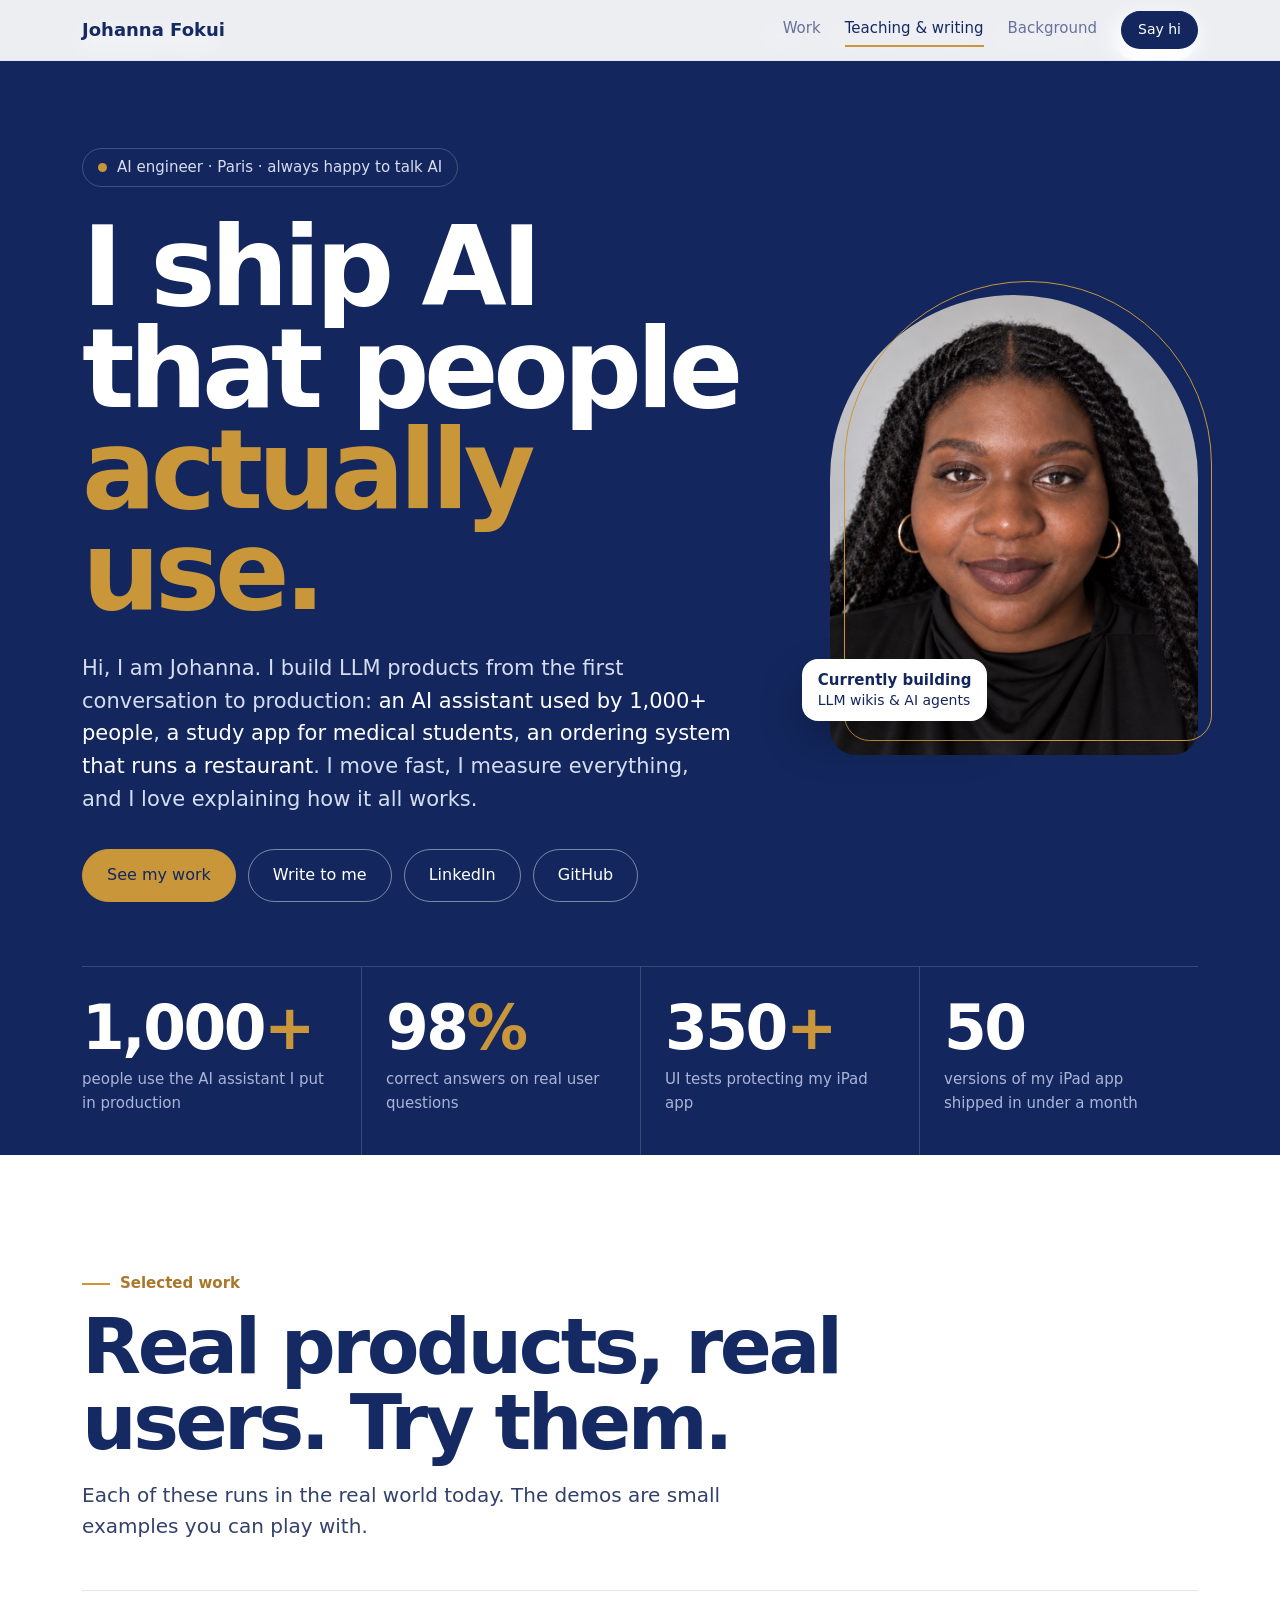
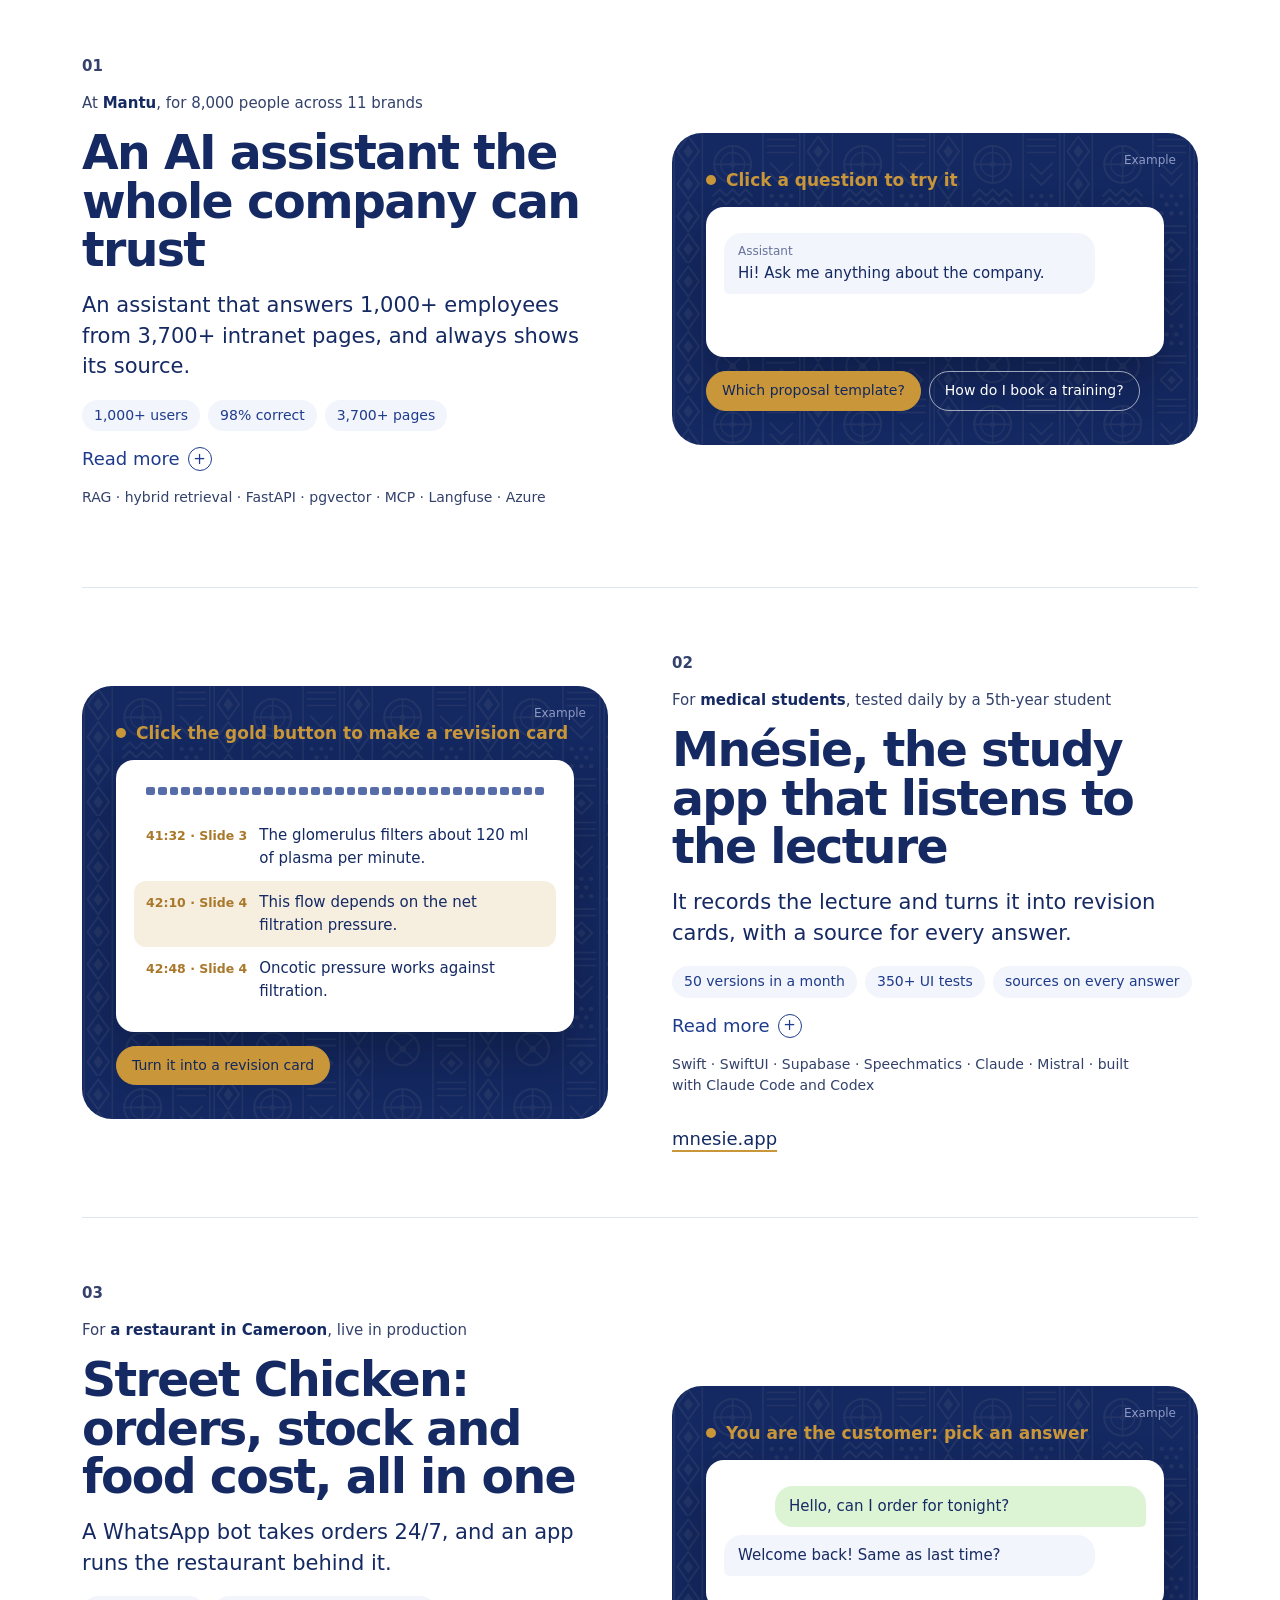
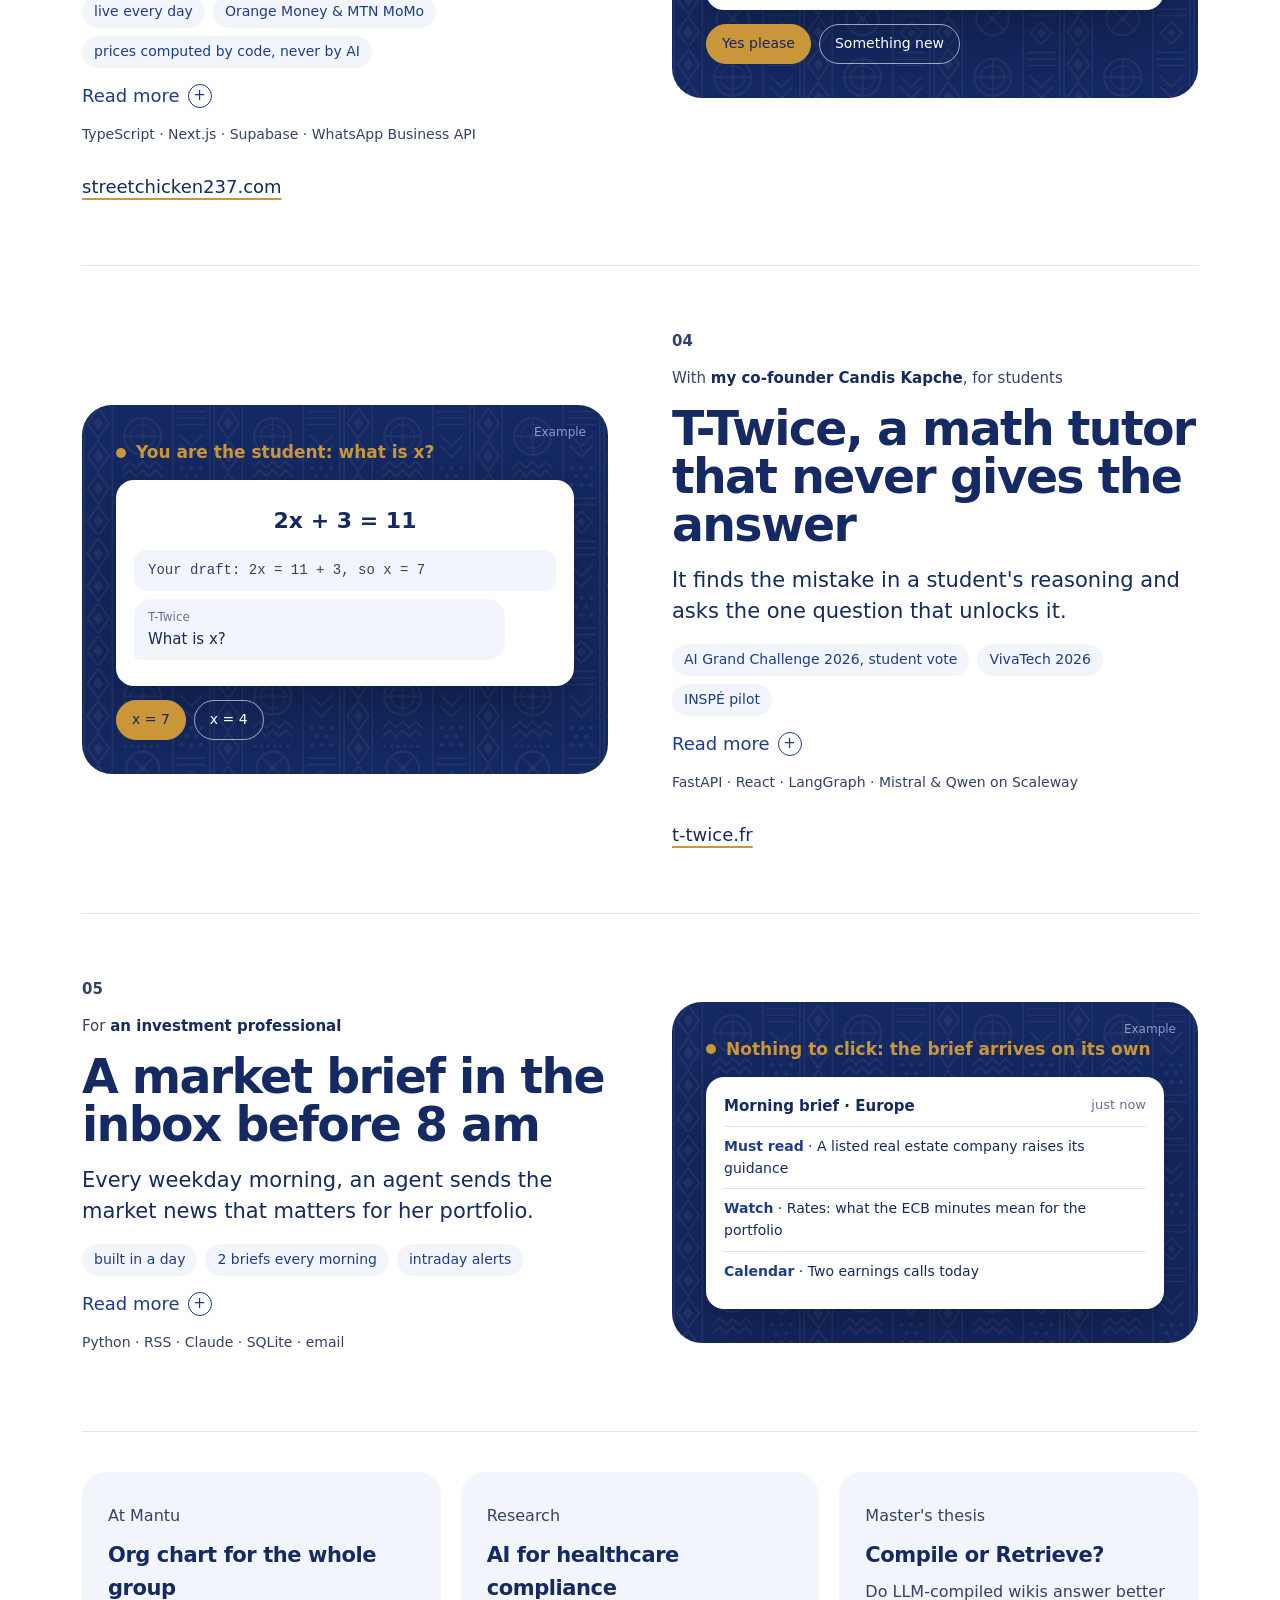
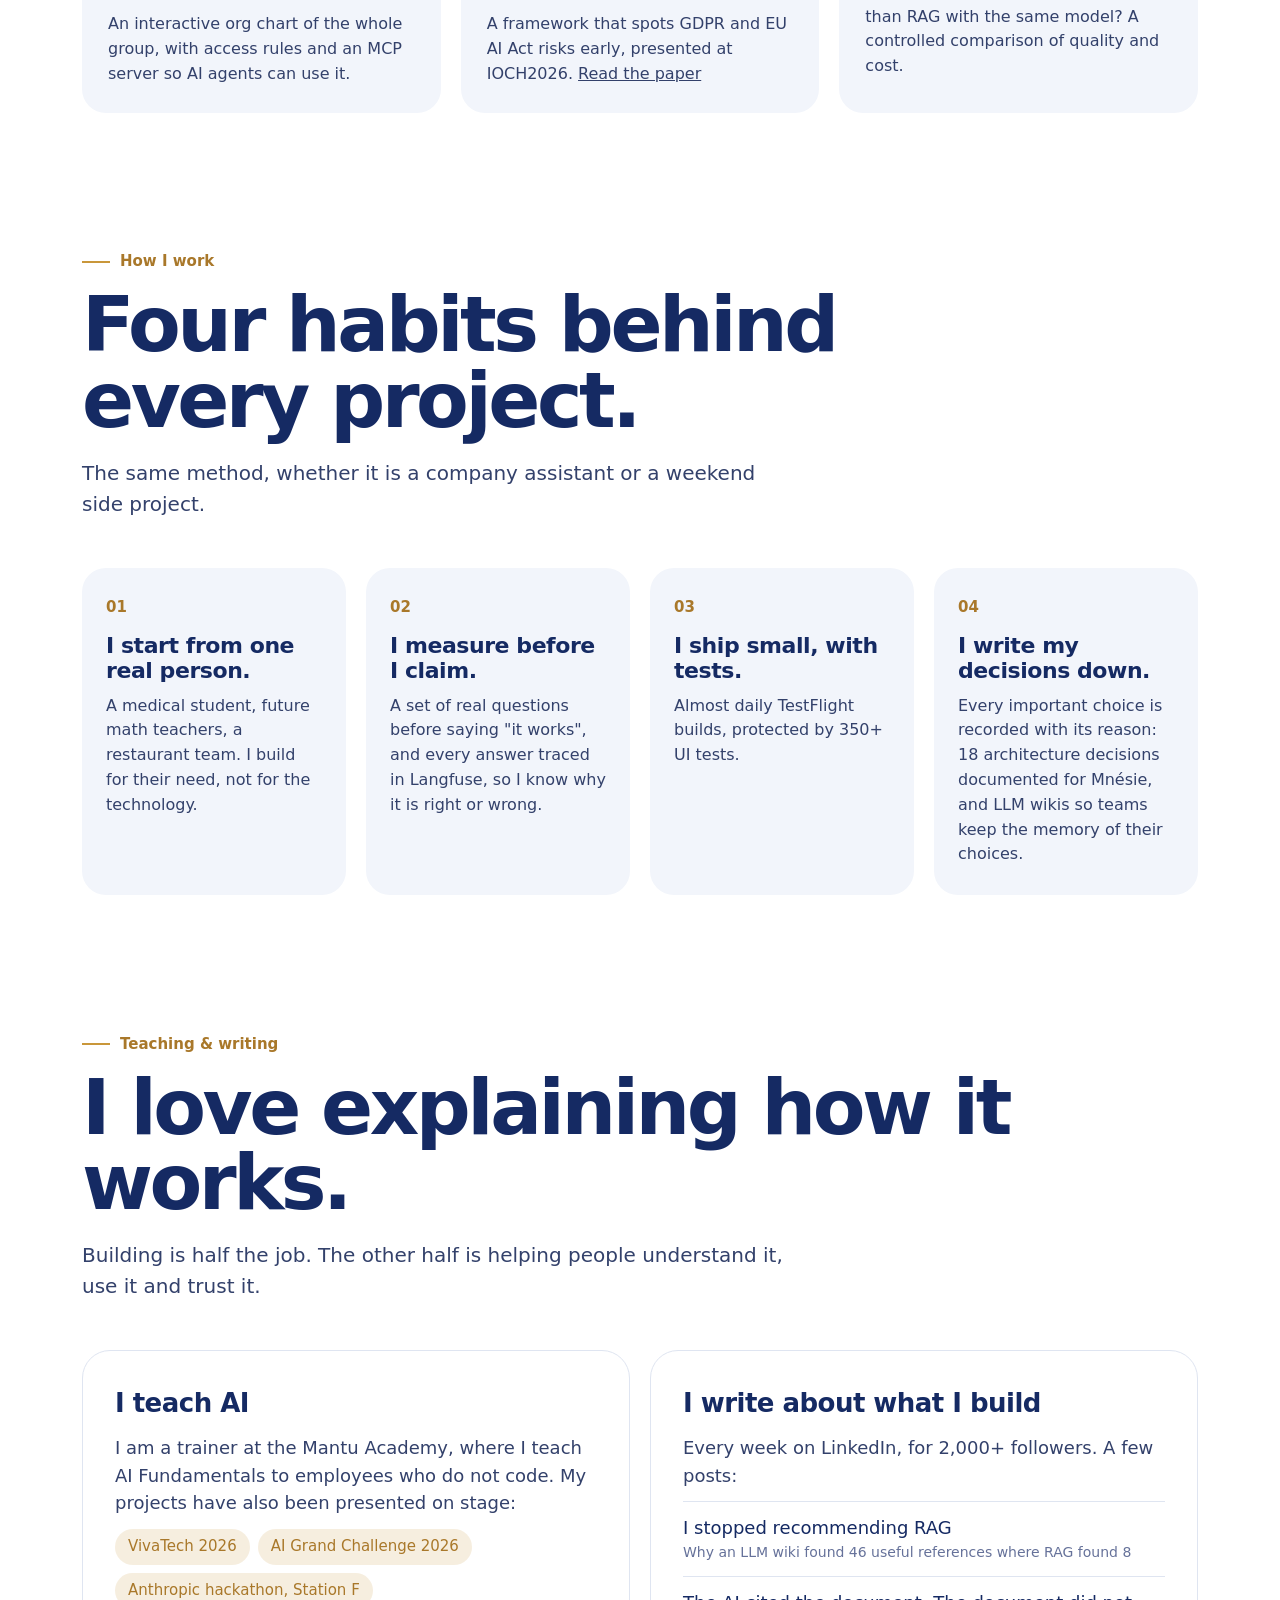
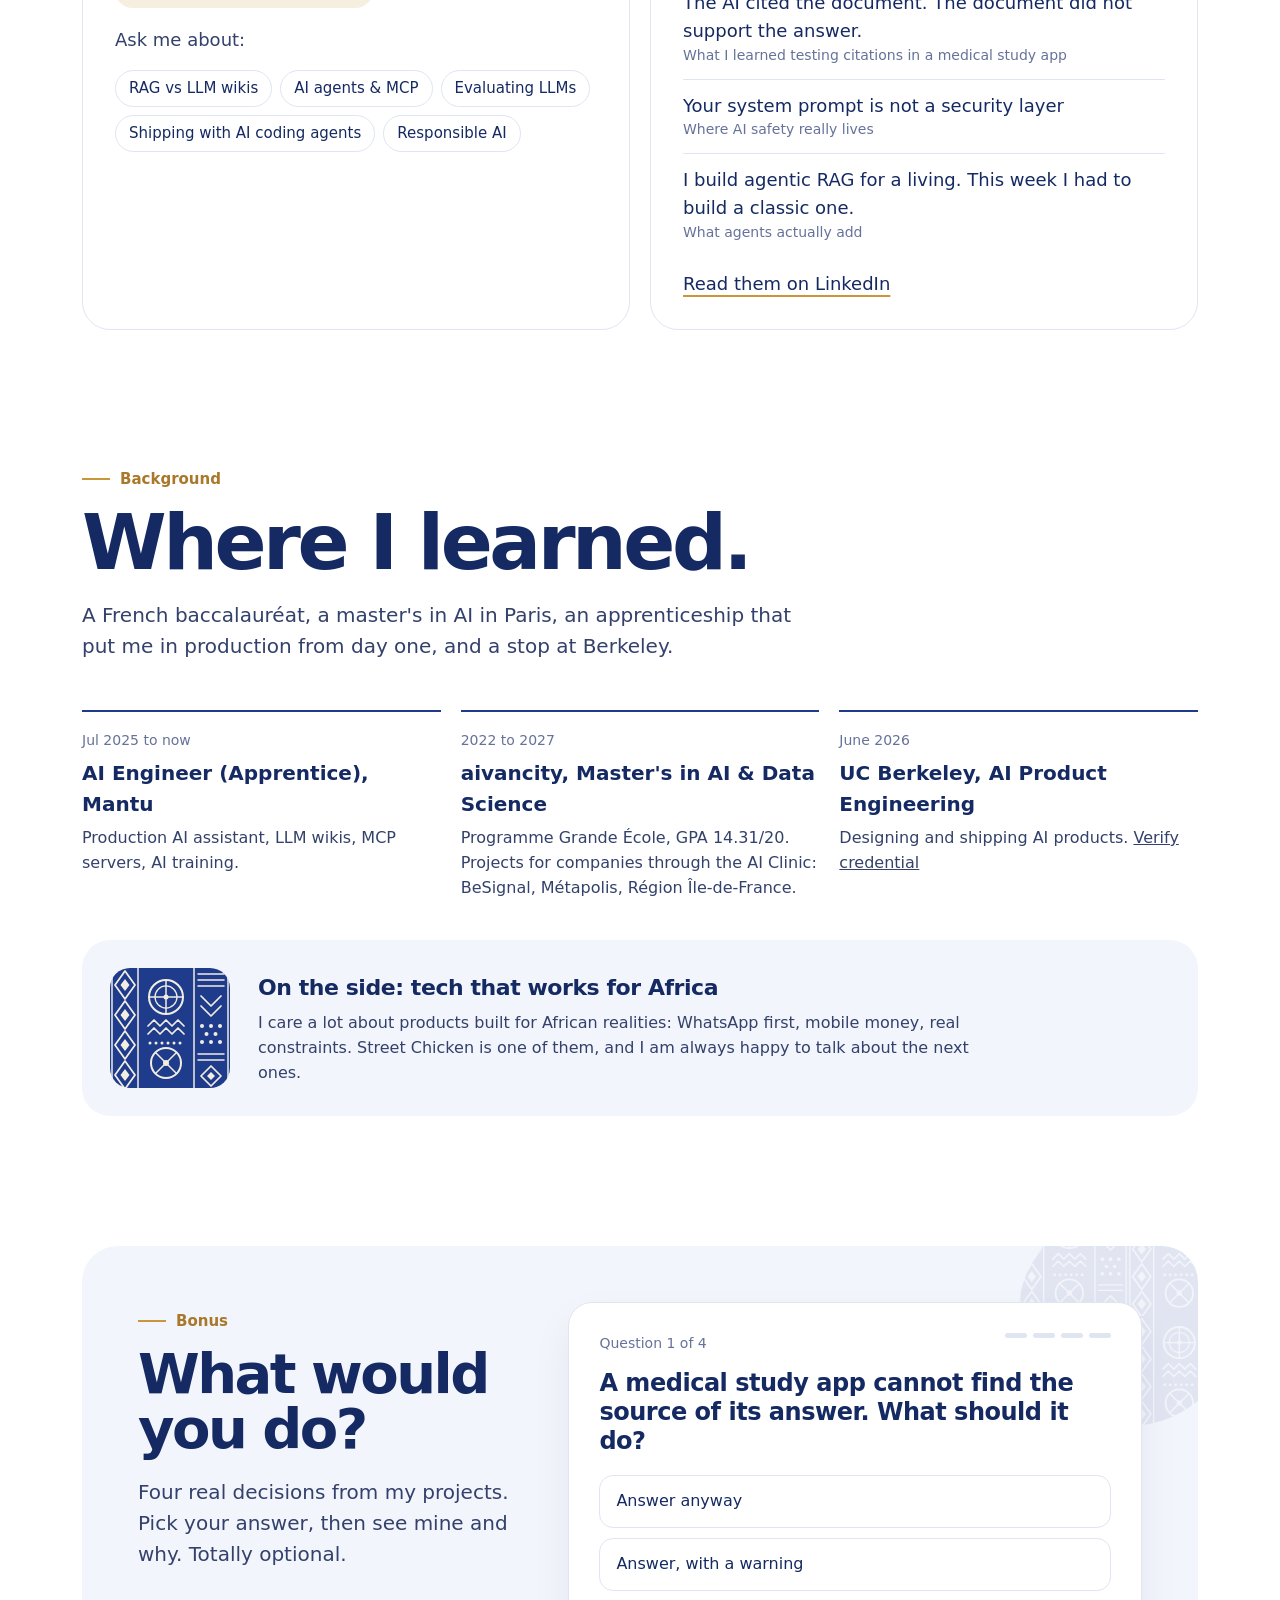
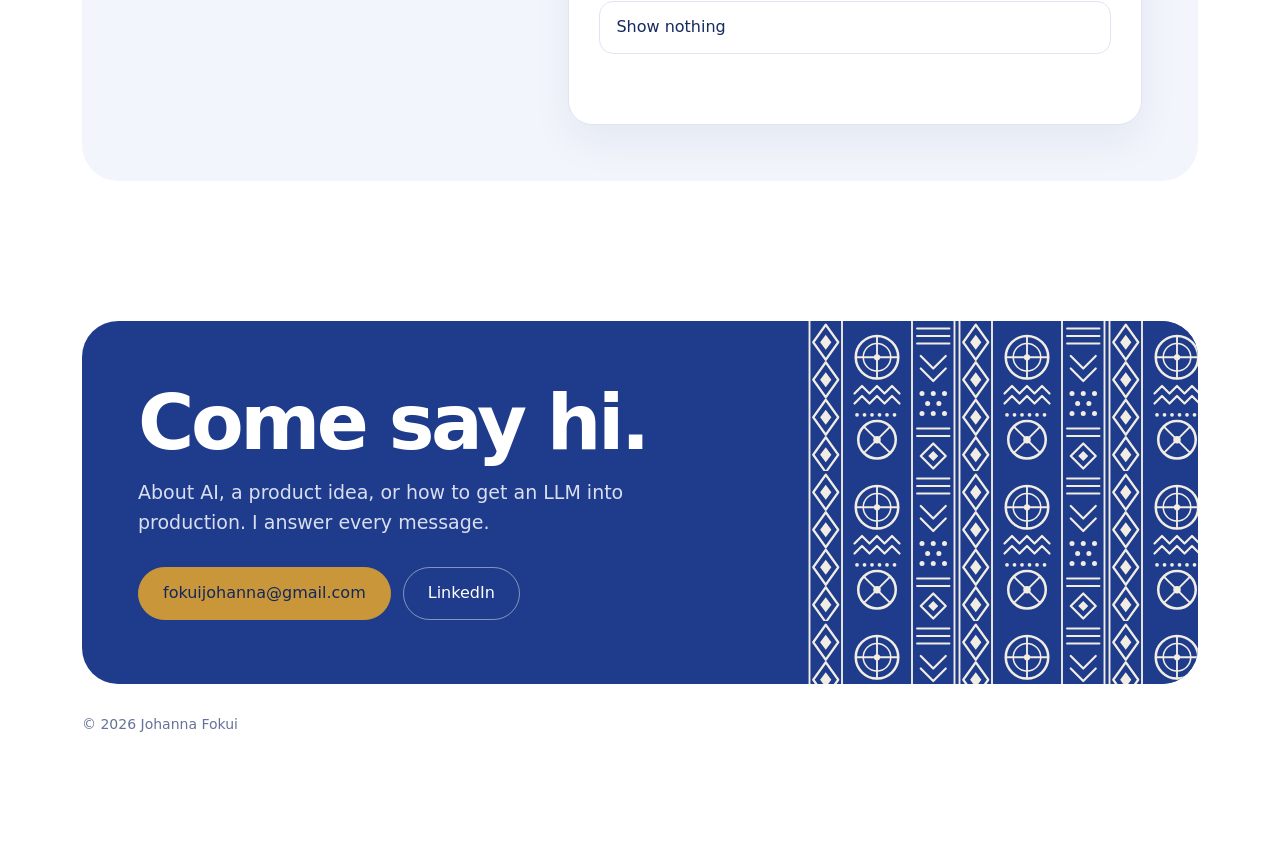
==== commit 37557467: "fix: remove unverified org chart headcount" ====
--- a/index.html
+++ b/index.html
@@ -68,9 +68,6 @@
   .photo::before { content: ""; position: absolute; inset: -14px -14px 14px 14px; border: 1.5px solid var(--gold); border-radius: 200px 200px 28px 28px; }
   .photo .tag { position: absolute; left: -28px; bottom: 34px; background: #fff; color: var(--night); border-radius: 16px; padding: 12px 16px; font-size: 14px; box-shadow: 0 20px 40px rgba(0,0,0,.25); line-height: 1.3; }
   .photo .tag b { display: block; font-size: 15px; }
-  .steps { display: flex; flex-wrap: wrap; gap: 8px 18px; margin-top: 26px; font-size: 15px; color: #d7ddf0; list-style: none; }
-  .steps li { display: flex; align-items: center; gap: 8px; }
-  .steps b { width: 24px; height: 24px; border-radius: 50%; background: var(--gold); color: var(--night); display: grid; place-items: center; font-size: 13px; font-weight: 700; }
 
   .numbers { display: grid; grid-template-columns: repeat(4, 1fr); border-top: 1px solid rgba(255,255,255,.16); }
   .numbers div { padding: 30px 24px 40px 0; }
@@ -214,26 +211,6 @@
   .dock .btn { padding: 7px 16px; font-size: 14px; background: var(--night); border-color: var(--night); color: #fff; }
   section, #contact { scroll-margin-top: 70px; }
   @media (max-width: 760px) { .dock nav a:not(.btn) { display: none; } }
-  /* game HUD */
-  .hud { position: fixed; right: 20px; bottom: 20px; z-index: 10; }
-  .hud-btn { display: flex; align-items: center; gap: 10px; background: var(--night); color: #fff; border: 0; border-radius: 999px; padding: 8px 16px 8px 8px; box-shadow: 0 14px 34px rgba(19,39,94,.35); font-size: 14px; font-weight: 500; }
-  .ring { width: 34px; height: 34px; }
-  .ring circle { fill: none; stroke-width: 4; }
-  .ring .bgc { stroke: rgba(255,255,255,.18); }
-  .ring .fg { stroke: var(--gold); stroke-linecap: round; transform: rotate(-90deg); transform-origin: 50% 50%; transition: stroke-dashoffset .6s ease; }
-  .hud-panel { position: absolute; right: 0; bottom: 58px; width: 300px; background: #fff; border-radius: 20px; box-shadow: 0 24px 60px rgba(19,39,94,.25); padding: 20px; display: none; }
-  .hud.open .hud-panel { display: block; animation: pop .25s ease-out; }
-  .hud-panel h5 { font-size: 16px; margin-bottom: 4px; }
-  .hud-panel p { font-size: 13px; color: var(--muted); margin-bottom: 10px; }
-  .hud-panel li { list-style: none; display: flex; gap: 10px; align-items: center; font-size: 14px; padding: 7px 0; border-top: 1px solid var(--line); color: var(--muted); }
-  .hud-panel li i { width: 18px; height: 18px; border-radius: 50%; border: 1.5px solid var(--line); flex: none; display: grid; place-items: center; font-style: normal; font-size: 11px; }
-  .hud-panel li.done { color: var(--ink); }
-  .hud-panel li.done i { background: var(--gold); border-color: var(--gold); color: var(--night); }
-  .toast { position: fixed; left: 50%; bottom: 24px; transform: translate(-50%, 160%); background: #fff; color: var(--ink); border-radius: 16px; padding: 12px 18px 12px 12px; box-shadow: 0 20px 50px rgba(19,39,94,.3); display: flex; gap: 12px; align-items: center; z-index: 11; transition: transform .45s cubic-bezier(.2,.8,.2,1.2); font-size: 15px; max-width: calc(100% - 32px); }
-  .toast.show { transform: translate(-50%, 0); }
-  .toast .medal { width: 38px; height: 38px; border-radius: 50%; background: var(--gold); display: grid; place-items: center; color: var(--night); font-weight: 700; flex: none; }
-  .toast small { display: block; color: var(--gold-deep); font-weight: 600; font-size: 12px; }
-
   .reveal { opacity: 0; transform: translateY(24px); transition: opacity .8s ease, transform .8s cubic-bezier(.2,.7,.2,1); }
   .reveal.in { opacity: 1; transform: none; }
 
@@ -271,8 +248,6 @@
     .how { grid-template-columns: 1fr; }
     .scene { padding: 24px 16px; }
     .qbox { padding: 22px 18px; }
-    .hud-btn span { display: none; }
-    .hud-btn { padding: 8px; }
   }
 </style>
 </head>
@@ -324,7 +299,7 @@
     <div class="numbers">
       <div><b data-count="1000" data-suffix="+">1,000+</b><span>people use the AI assistant I put in production</span></div>
       <div><b data-count="98" data-suffix="%">98%</b><span>correct answers on real user questions</span></div>
-      <div><b data-count="7000" data-suffix="+">7,000+</b><span>employees in the org chart app I built</span></div>
+      <div><b data-count="350" data-suffix="+">350+</b><span>UI tests protecting my iPad app</span></div>
       <div><b data-count="50" data-suffix="">50</b><span>versions of my iPad app shipped in under a month</span></div>
     </div>
   </div>
@@ -452,7 +427,7 @@
       </article>
 
       <div class="more reveal">
-        <div class="mini"><p class="who">At Mantu</p><h4>Org chart for 7,000+ employees</h4><p>An interactive org chart of the whole group, with access rules and an MCP server so AI agents can use it.</p></div>
+        <div class="mini"><p class="who">At Mantu</p><h4>Org chart for the whole group</h4><p>An interactive org chart of the whole group, with access rules and an MCP server so AI agents can use it.</p></div>
         <div class="mini"><p class="who">Research</p><h4>AI for healthcare compliance</h4><p>A framework that spots GDPR and EU AI Act risks early, presented at IOCH2026. <a href="https://sciforum.net/paper/29862" target="_blank" rel="noopener">Read the paper</a></p></div>
         <div class="mini"><p class="who">Master's thesis</p><h4>Compile or Retrieve?</h4><p>Do LLM-compiled wikis answer better than RAG with the same model? A controlled comparison of quality and cost.</p></div>
       </div>
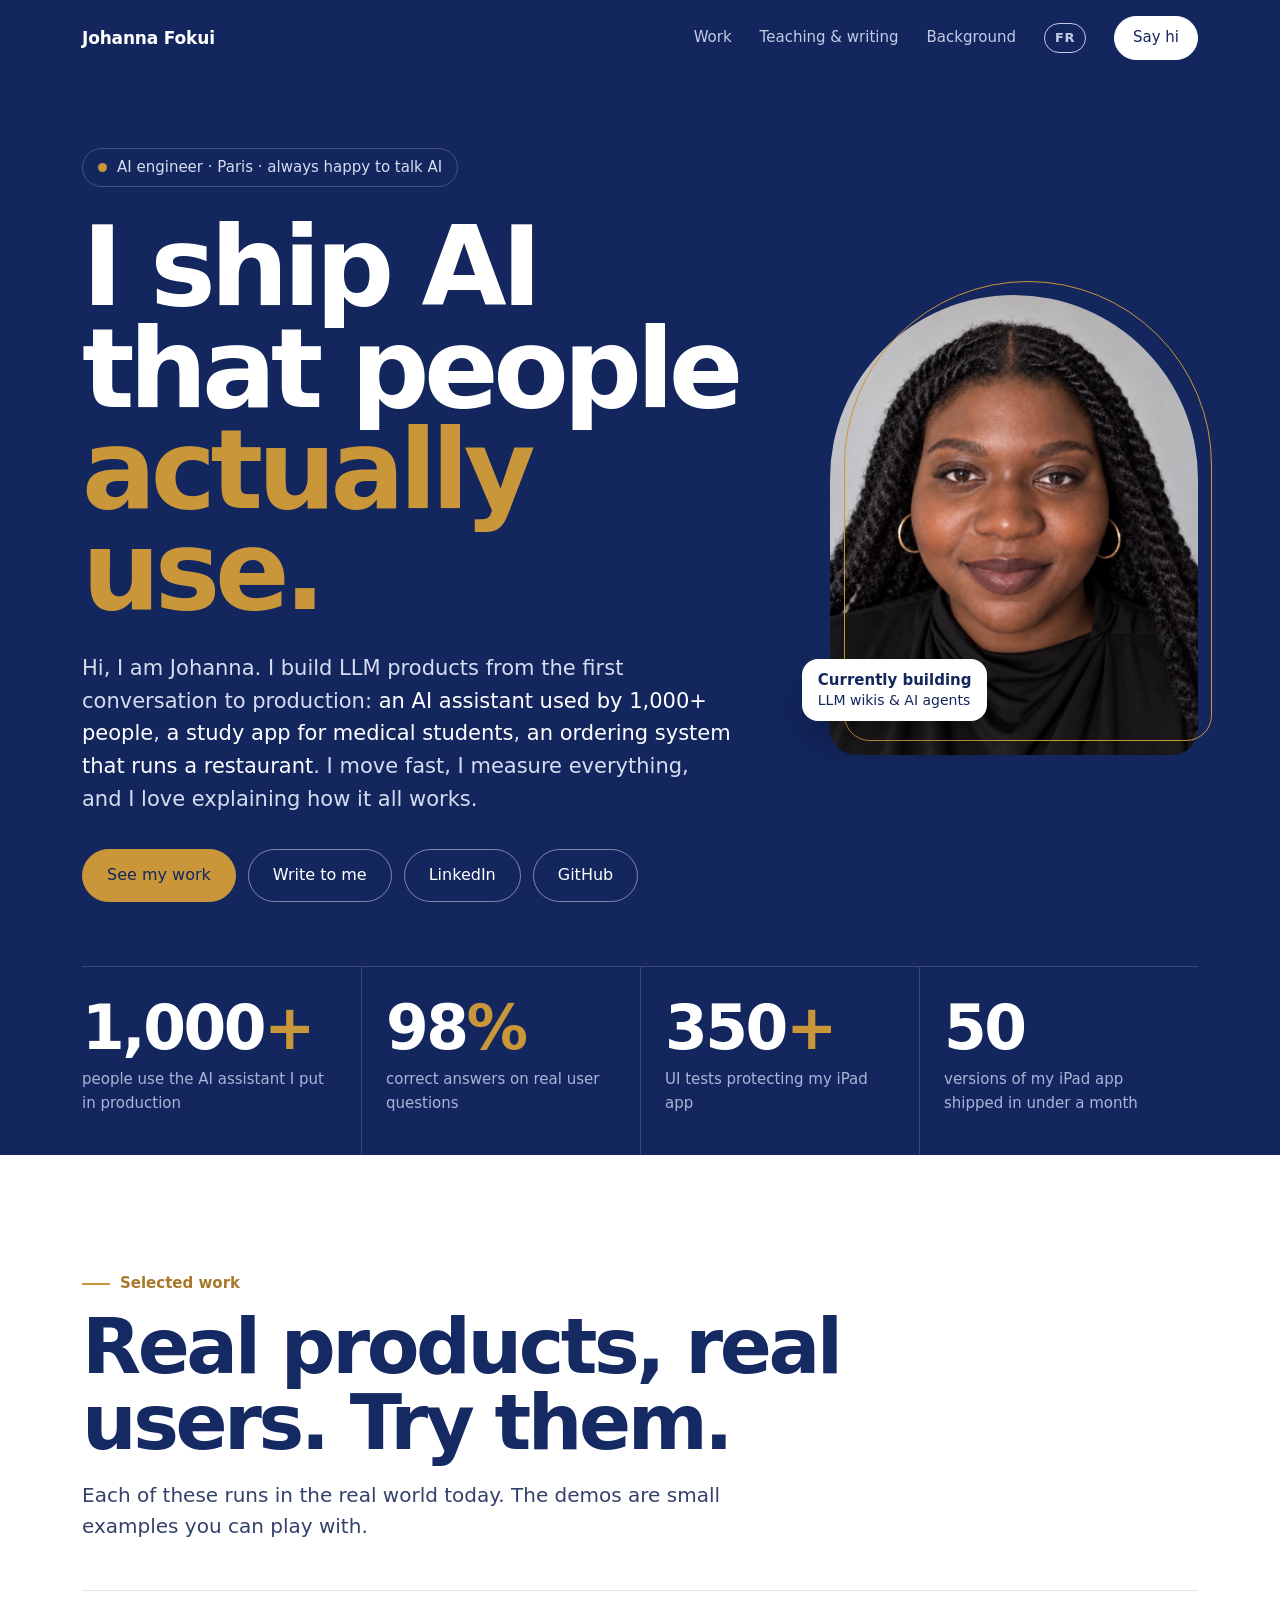
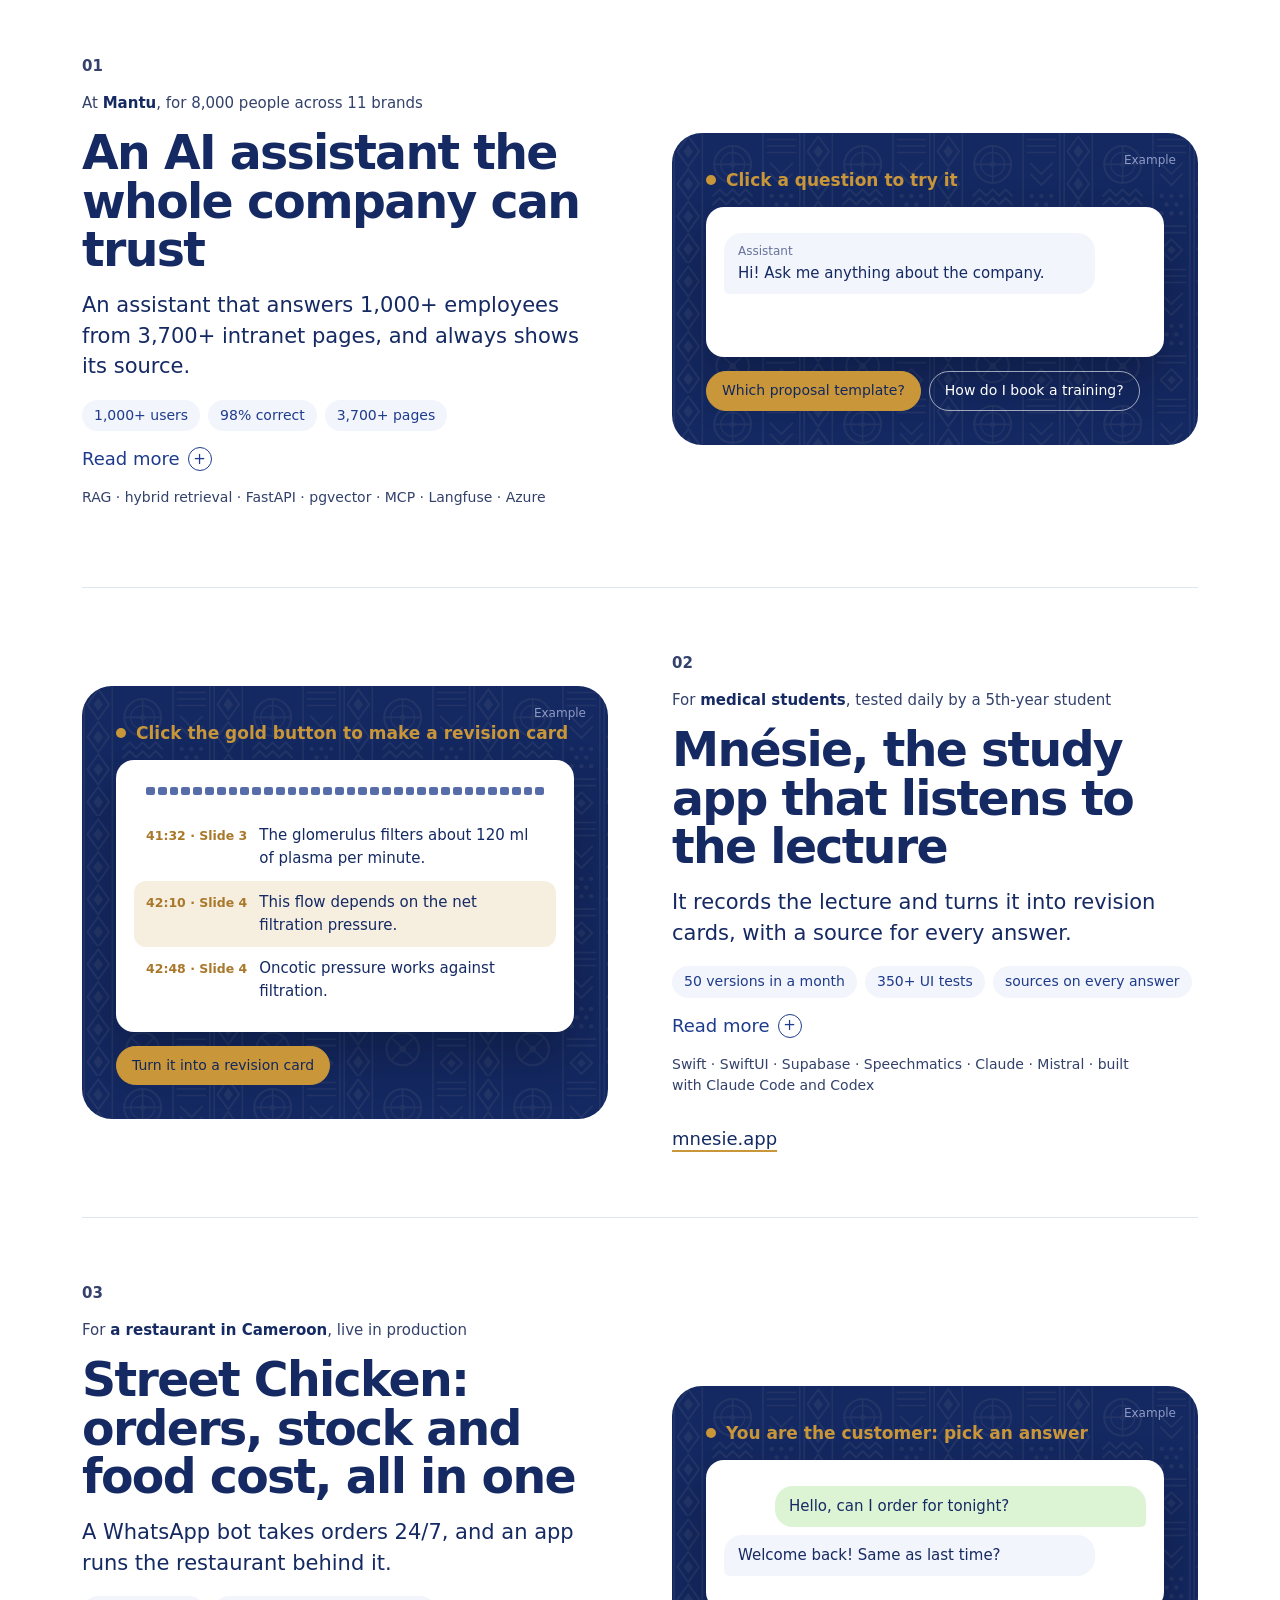
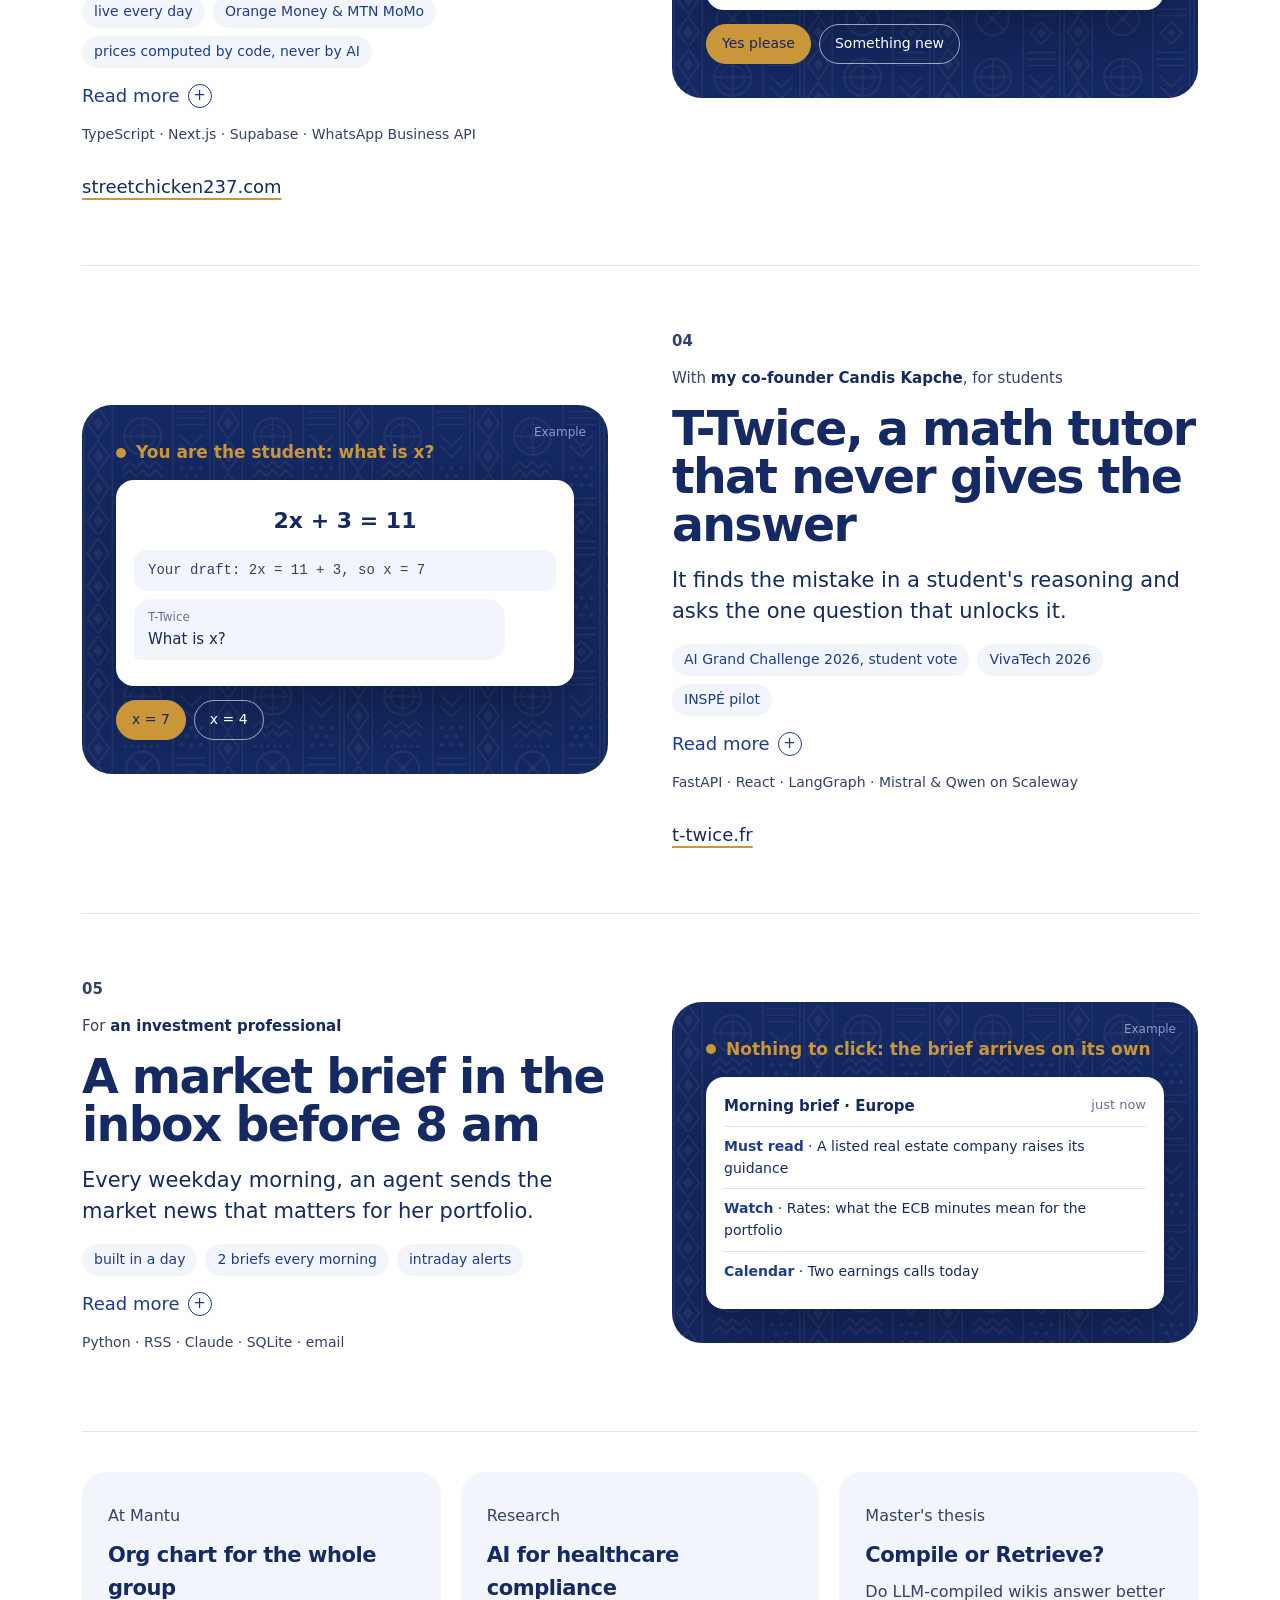
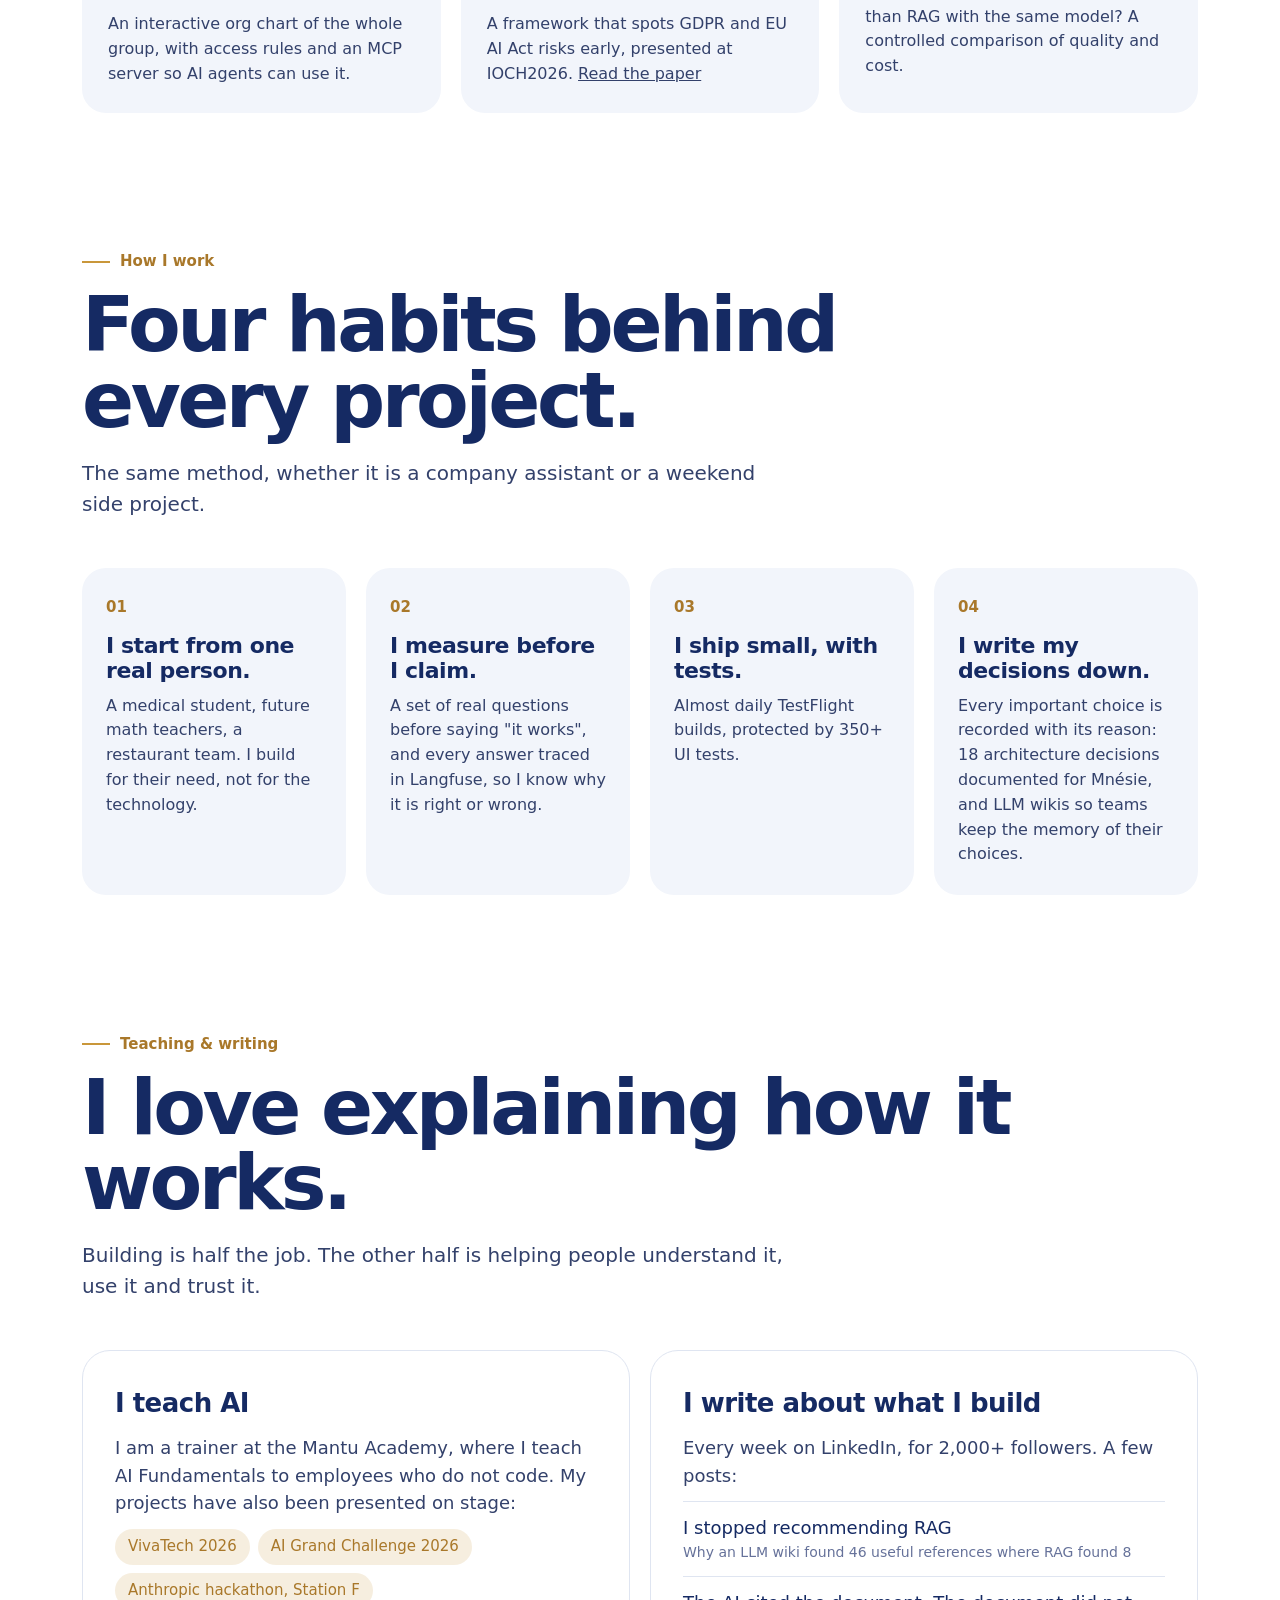
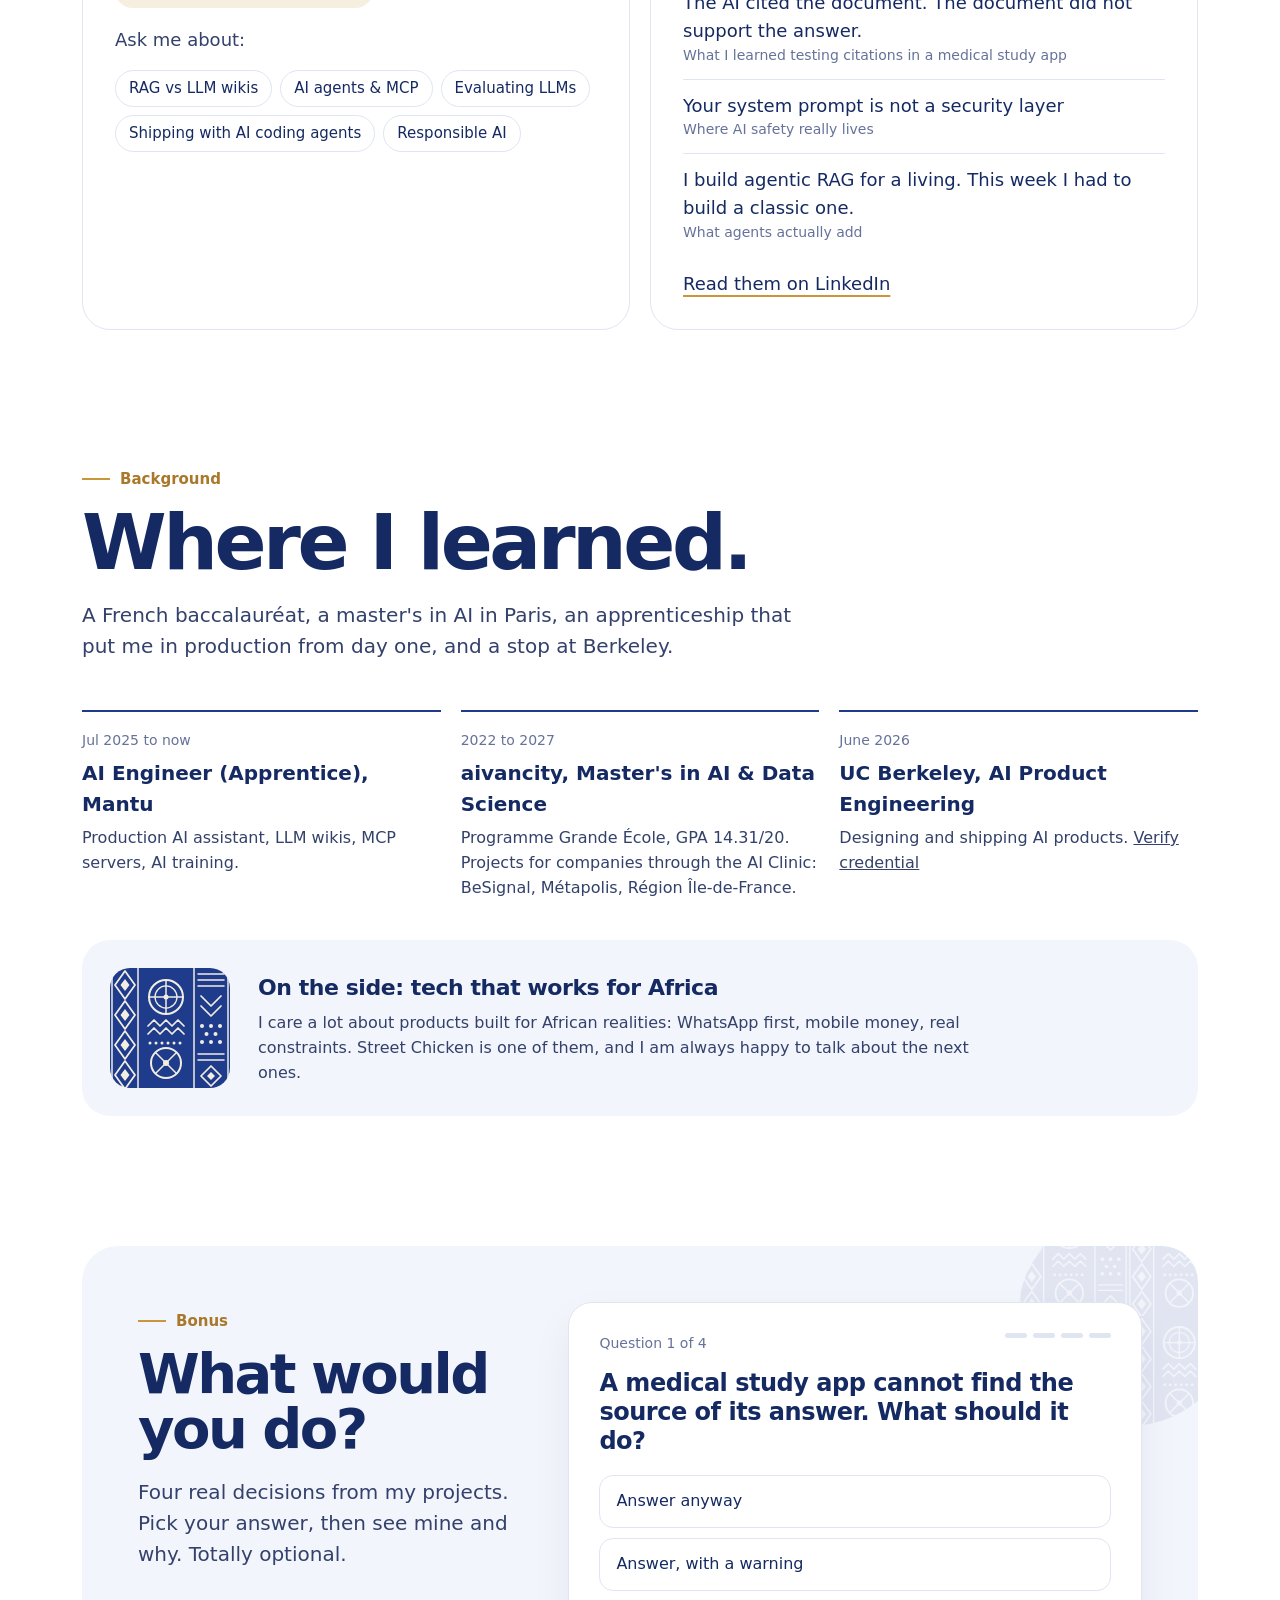
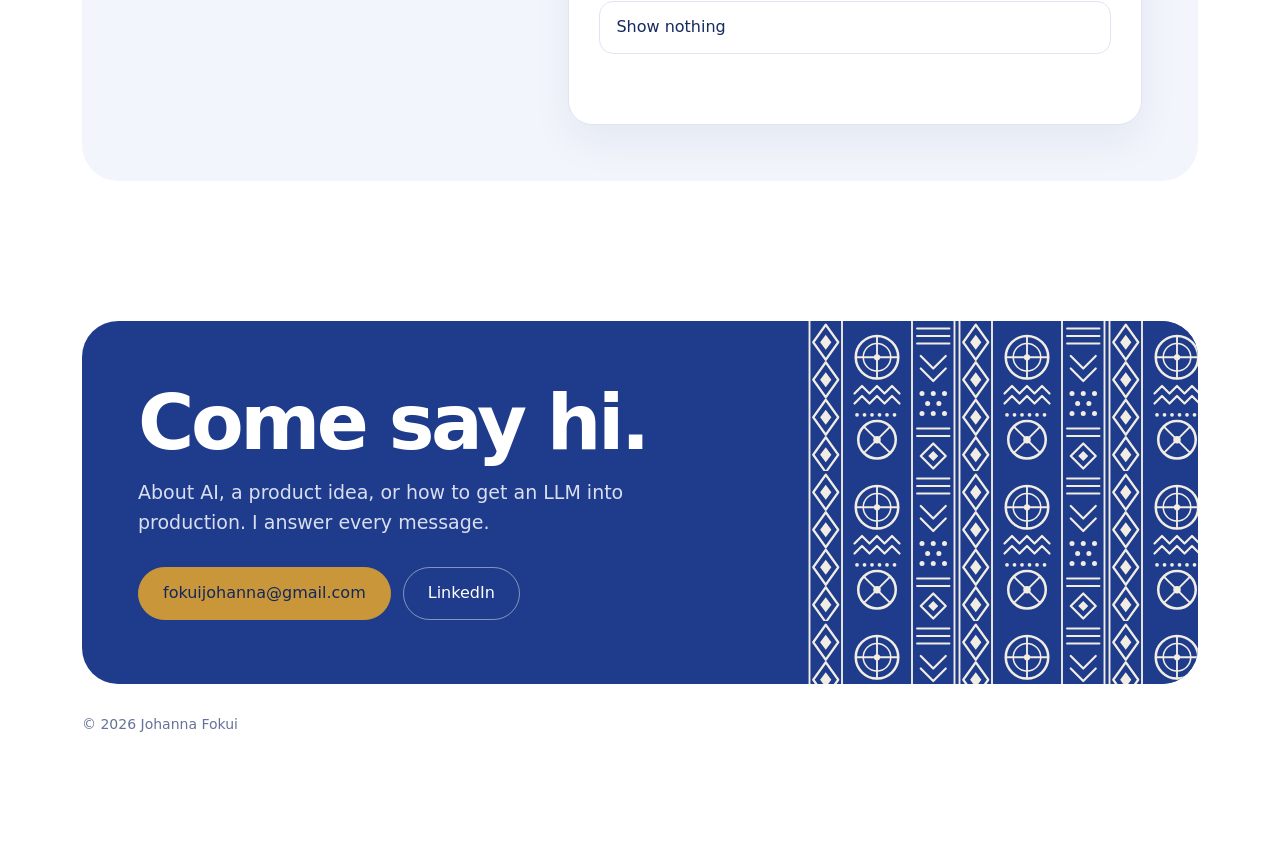
==== commit 850eb20d: "feat: add French version with FR/EN switch" ====
--- a/index.html
+++ b/index.html
@@ -6,6 +6,8 @@
 <meta name="color-scheme" content="light">
 <title>Johanna Fokui | AI Engineer</title>
 <meta name="description" content="Johanna Fokui, AI engineer in Paris. I ship AI products that real people use every day.">
+<link rel="alternate" hreflang="en" href="https://jonoubs.github.io/">
+<link rel="alternate" hreflang="fr" href="https://jonoubs.github.io/fr/">
 <link rel="preconnect" href="https://api.fontshare.com">
 <link href="https://api.fontshare.com/v2/css?f[]=general-sans@400,500,600,700&display=swap" rel="stylesheet">
 <style>
@@ -52,6 +54,7 @@
   .btn.white { background: #fff; border-color: #fff; color: var(--night); }
   .btn.ghost { border-color: rgba(255,255,255,.45); color: #fff; }
   .btn.ghost:hover { border-color: #fff; }
+  .lang { font-size: 13px !important; font-weight: 600; letter-spacing: .04em; border: 1.5px solid currentColor; border-radius: 999px; padding: 4px 10px !important; }
   .topbar .btn { padding: 9px 18px; font-size: 15px; }
 
   .hero-grid { display: grid; grid-template-columns: 1.3fr .7fr; gap: 64px; align-items: center; padding: 72px 0 64px; }
@@ -210,7 +213,7 @@
   .dock nav a.on { color: var(--ink); border-bottom-color: var(--gold); }
   .dock .btn { padding: 7px 16px; font-size: 14px; background: var(--night); border-color: var(--night); color: #fff; }
   section, #contact { scroll-margin-top: 70px; }
-  @media (max-width: 760px) { .dock nav a:not(.btn) { display: none; } }
+  @media (max-width: 760px) { .dock nav a:not(.btn):not(.lang) { display: none; } }
   .reveal { opacity: 0; transform: translateY(24px); transition: opacity .8s ease, transform .8s cubic-bezier(.2,.7,.2,1); }
   .reveal.in { opacity: 1; transform: none; }
 
@@ -234,7 +237,7 @@
     .numbers div:nth-child(n+3) { border-top: 1px solid rgba(255,255,255,.16); }
     .more, .bgline { grid-template-columns: 1fr; }
     .how { grid-template-columns: 1fr 1fr; }
-    .topbar nav a:not(.btn) { display: none; }
+    .topbar nav a:not(.btn):not(.lang) { display: none; }
     .photo { max-width: 380px; margin-left: 14px; }
     .photo .tag { left: -10px; }
     .quiz { padding: 36px 24px; }
@@ -261,6 +264,7 @@
       <a href="#work" tabindex="-1">Work</a>
       <a href="#talk" tabindex="-1">Teaching &amp; writing</a>
       <a href="#background" tabindex="-1">Background</a>
+      <a class="lang" tabindex="-1" href="fr/" hreflang="fr" lang="fr" title="Version française">FR</a>
       <a class="btn" href="mailto:fokuijohanna@gmail.com" tabindex="-1">Say hi</a>
     </nav>
   </div>
@@ -274,6 +278,7 @@
         <a href="#work">Work</a>
         <a href="#talk">Teaching &amp; writing</a>
         <a href="#background">Background</a>
+        <a class="lang" href="fr/" hreflang="fr" lang="fr" title="Version française">FR</a>
         <a class="btn white" href="mailto:fokuijohanna@gmail.com">Say hi</a>
       </nav>
     </div>
@@ -637,16 +642,25 @@
   /* sticky nav: appears after the hero, shows where you are */
   const dock = $('#dock');
   const dockLinks = [...dock.querySelectorAll('nav a[href^="#"]')];
-  new IntersectionObserver(([e]) => {
-    const show = !e.isIntersecting && e.boundingClientRect.top < 0;
+  const heroEl = $('.hero');
+  let dockShown = null;
+  const updateDock = () => {
+    const show = window.scrollY > heroEl.offsetHeight - 80;
+    if (show === dockShown) return;
+    dockShown = show;
     dock.classList.toggle('show', show);
     dock.setAttribute('aria-hidden', !show);
     dock.querySelectorAll('a').forEach(a => a.tabIndex = show ? 0 : -1);
-  }).observe($('.numbers'));
+  };
+  addEventListener('scroll', updateDock, { passive: true });
+  updateDock();
+  let currentSection = '';
+  document.querySelectorAll('a.lang').forEach(a => a.addEventListener('click', () => { if (currentSection) a.href = a.getAttribute('href').split('#')[0] + '#' + currentSection; }));
   const spy = new IntersectionObserver(es => es.forEach(e => {
+    if (e.isIntersecting) currentSection = e.target.id;
     if (e.isIntersecting) dockLinks.forEach(a => a.classList.toggle('on', a.getAttribute('href') === '#' + e.target.id));
   }), { rootMargin: '-45% 0px -50% 0px' });
-  ['work', 'talk', 'background'].forEach(id => spy.observe(document.getElementById(id)));
+  ['work', 'how', 'talk', 'background', 'quiz'].forEach(id => spy.observe(document.getElementById(id)));
 
   /* quiz */
   const Q = [
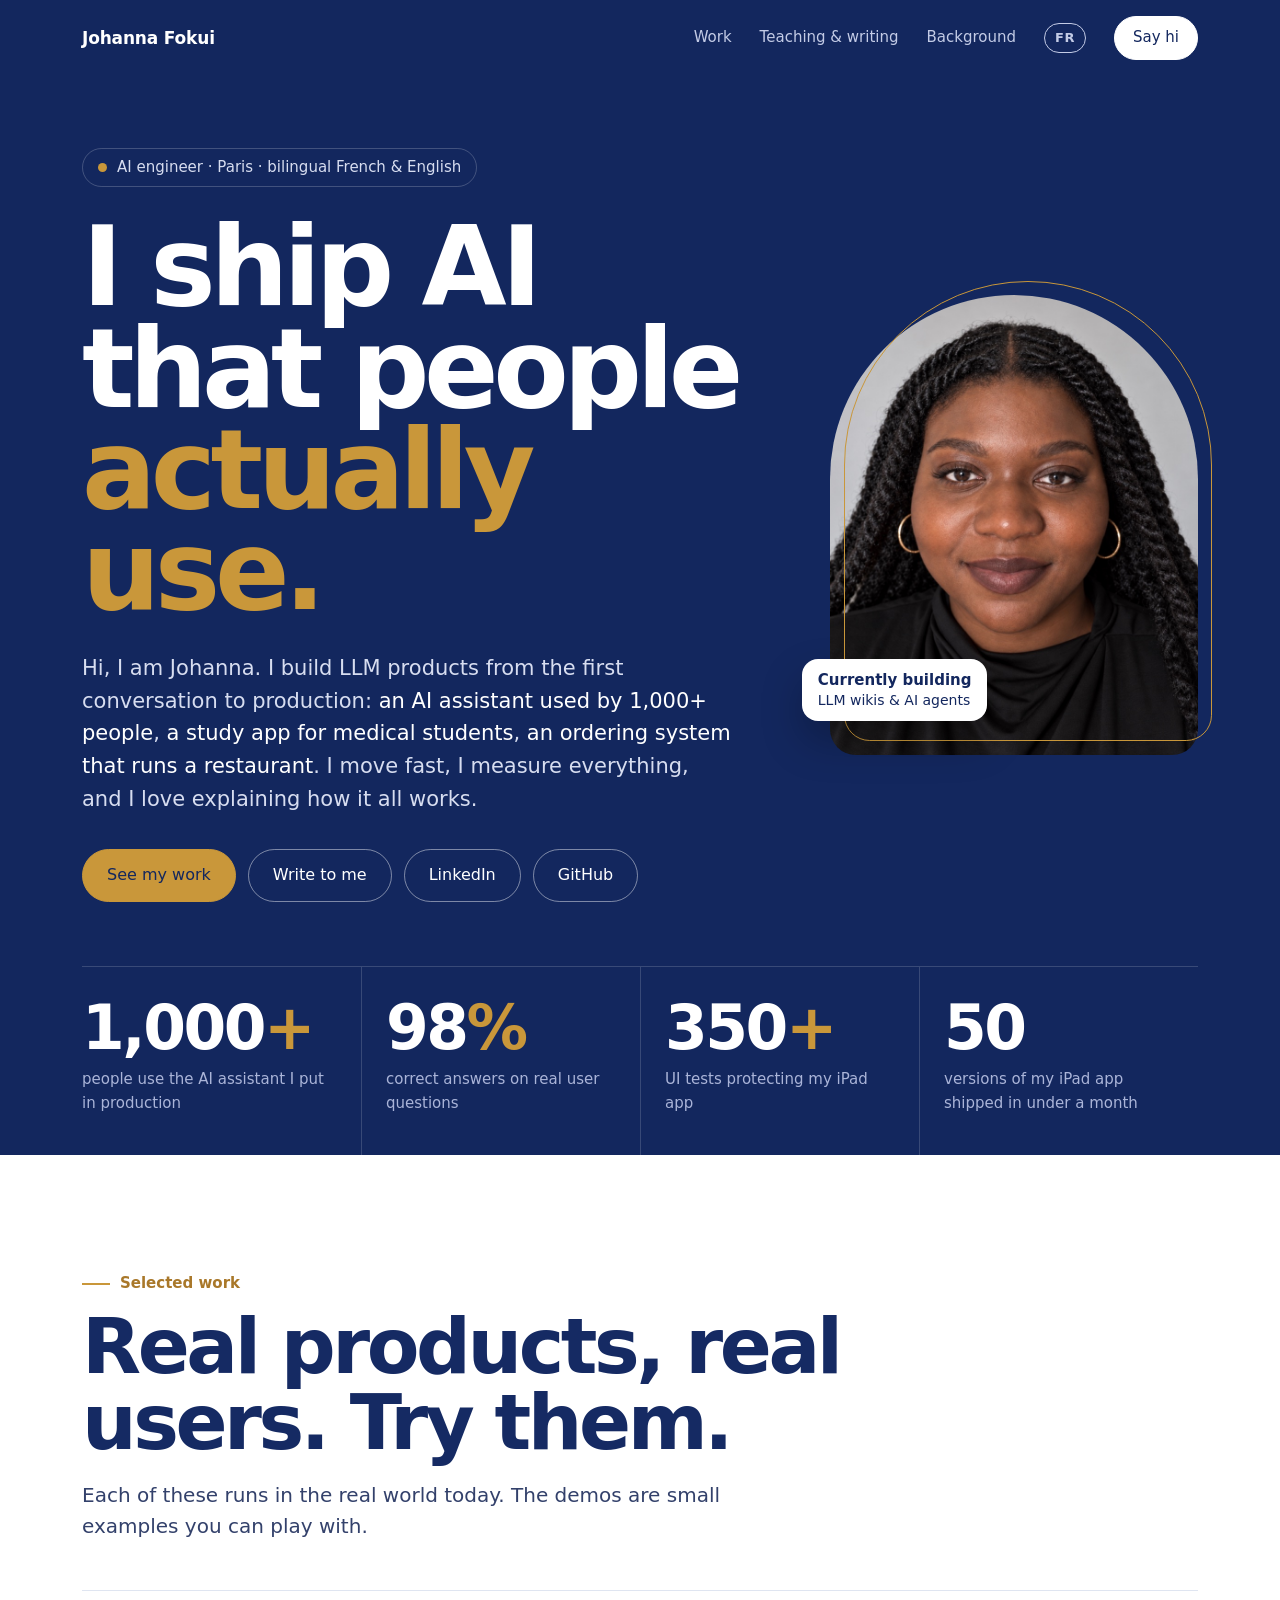
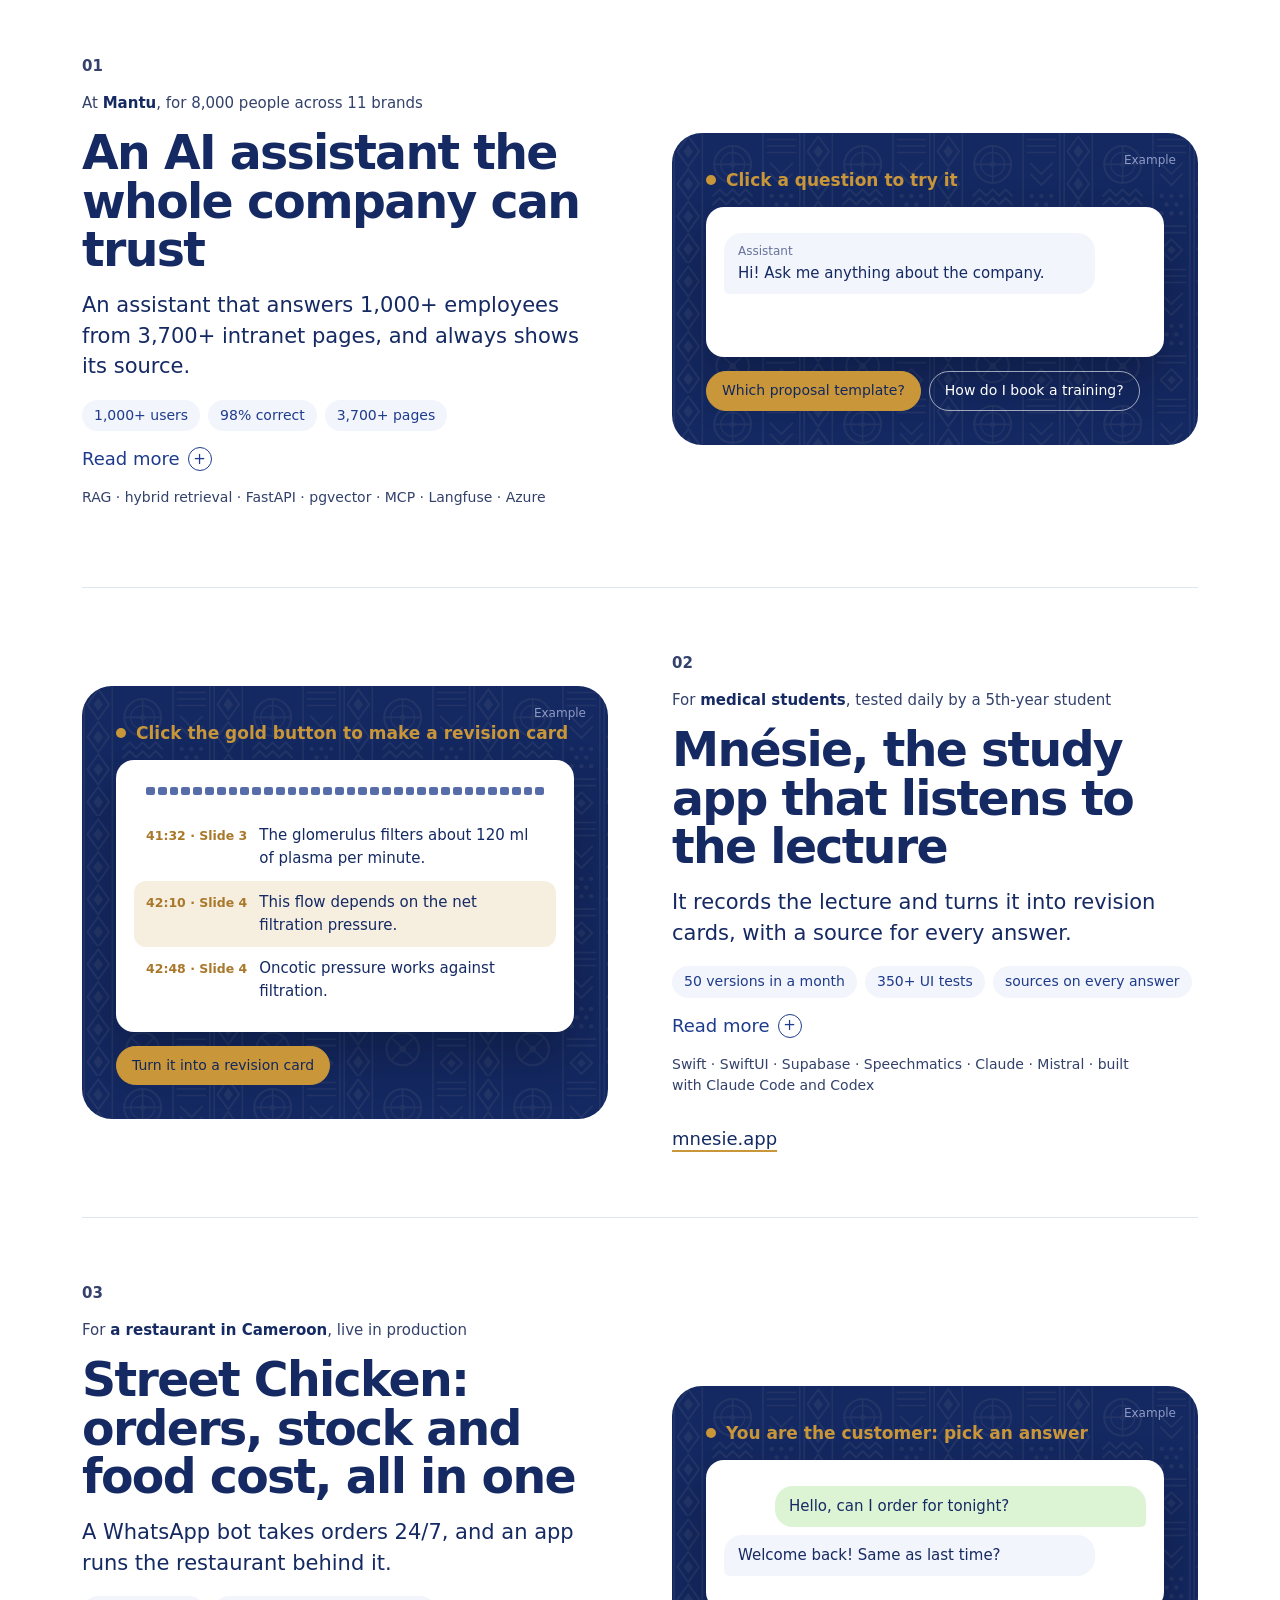
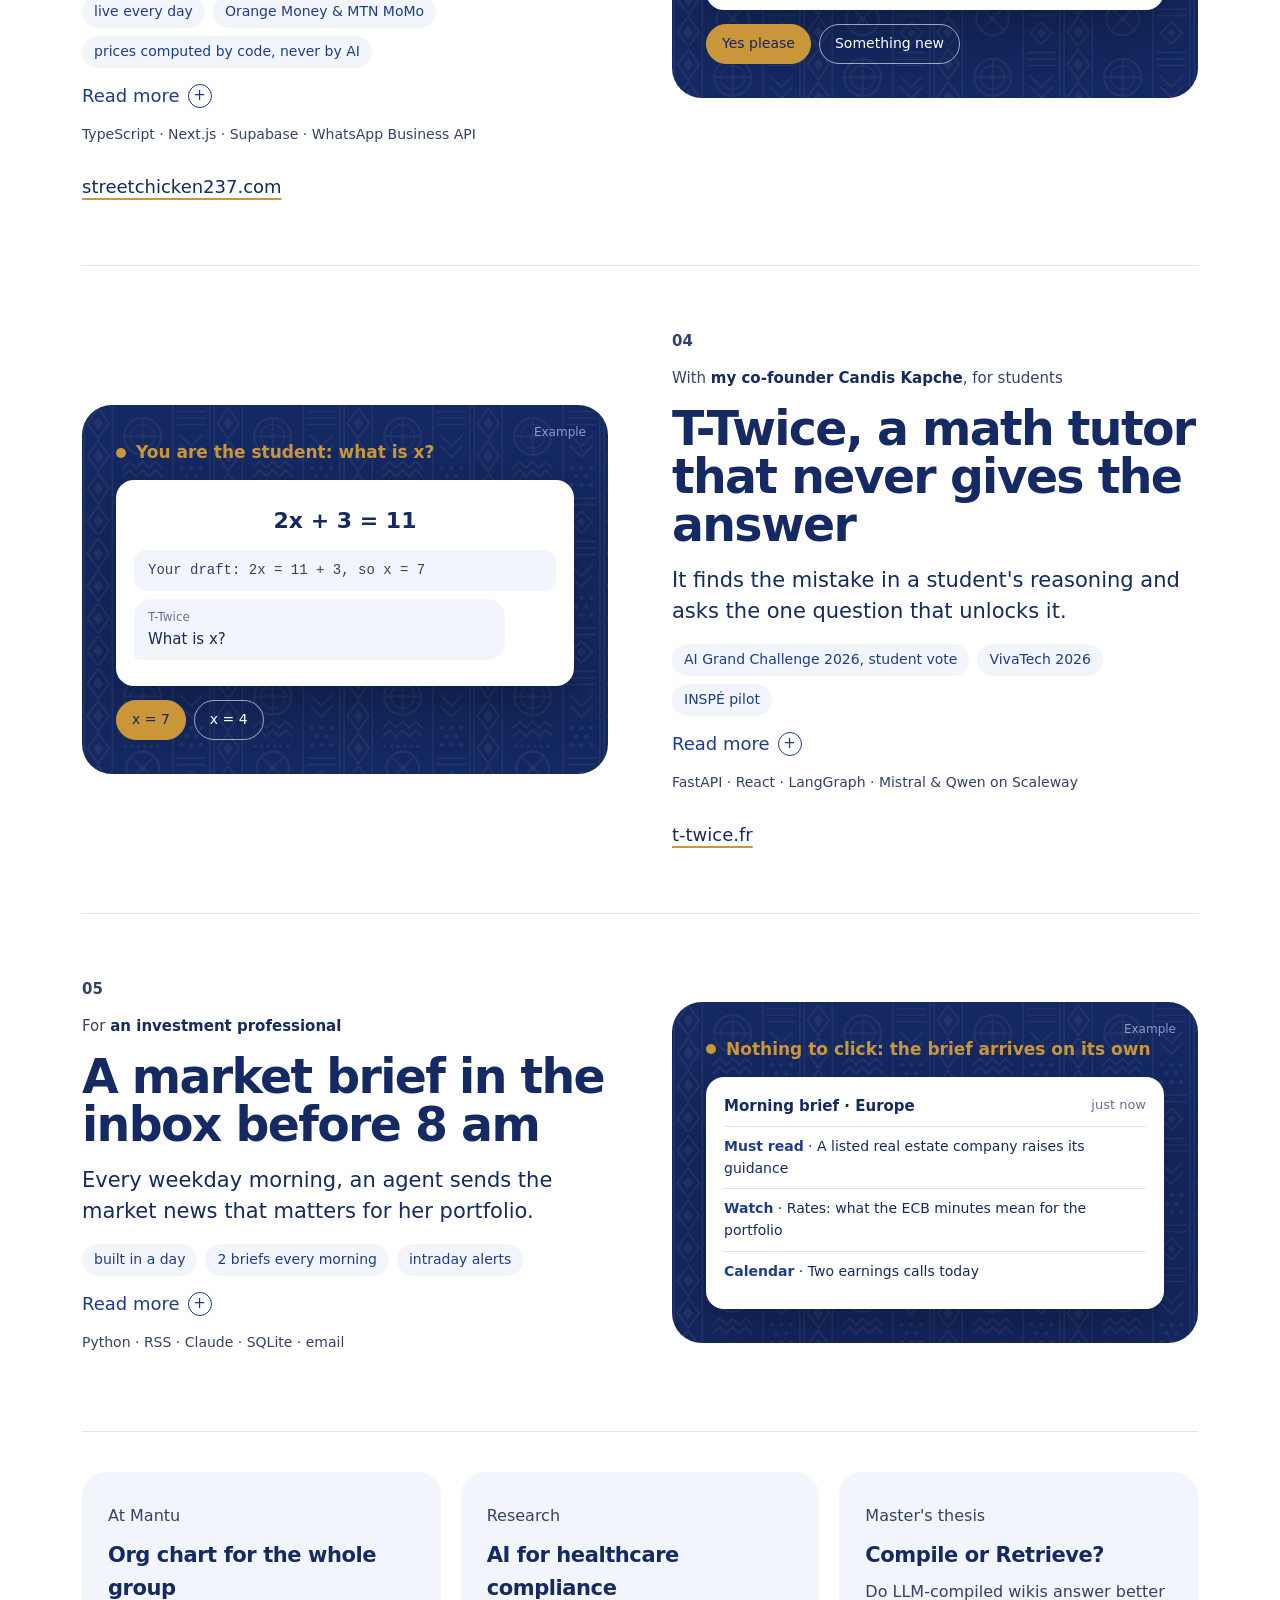
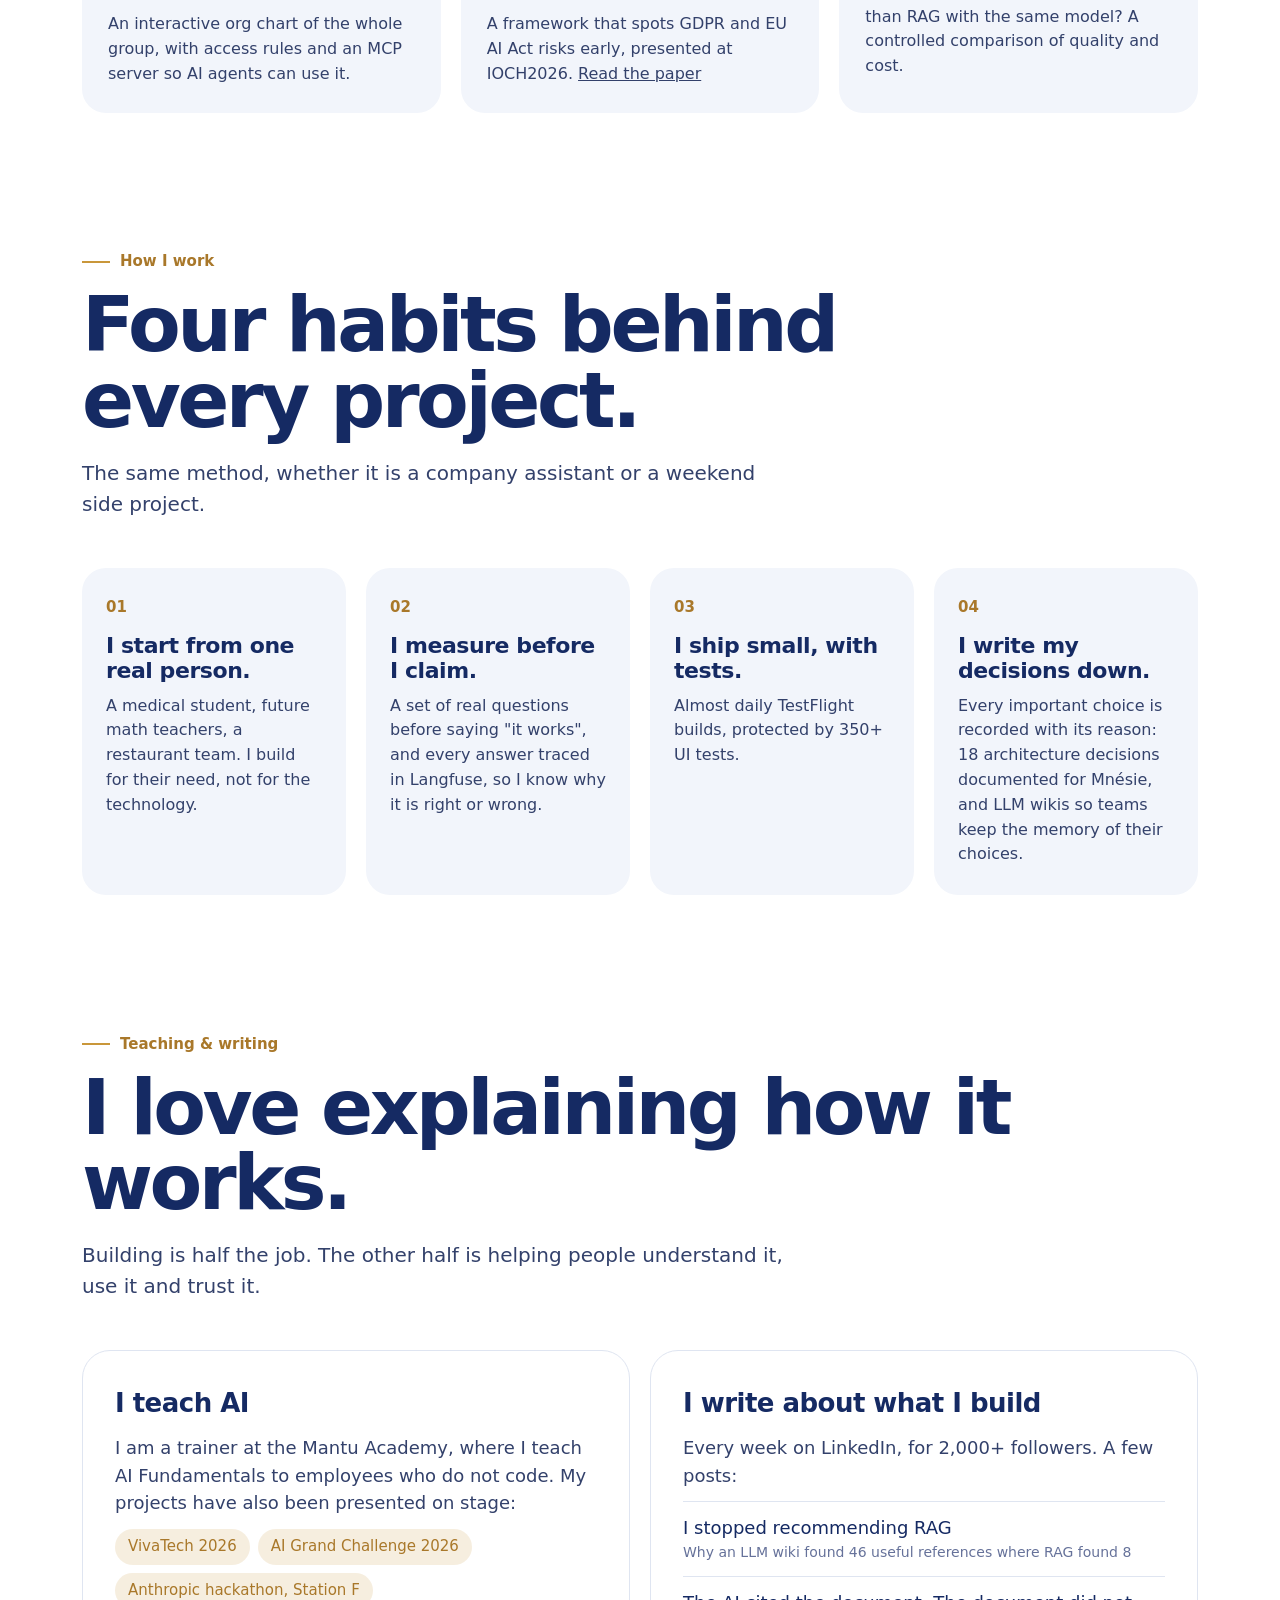
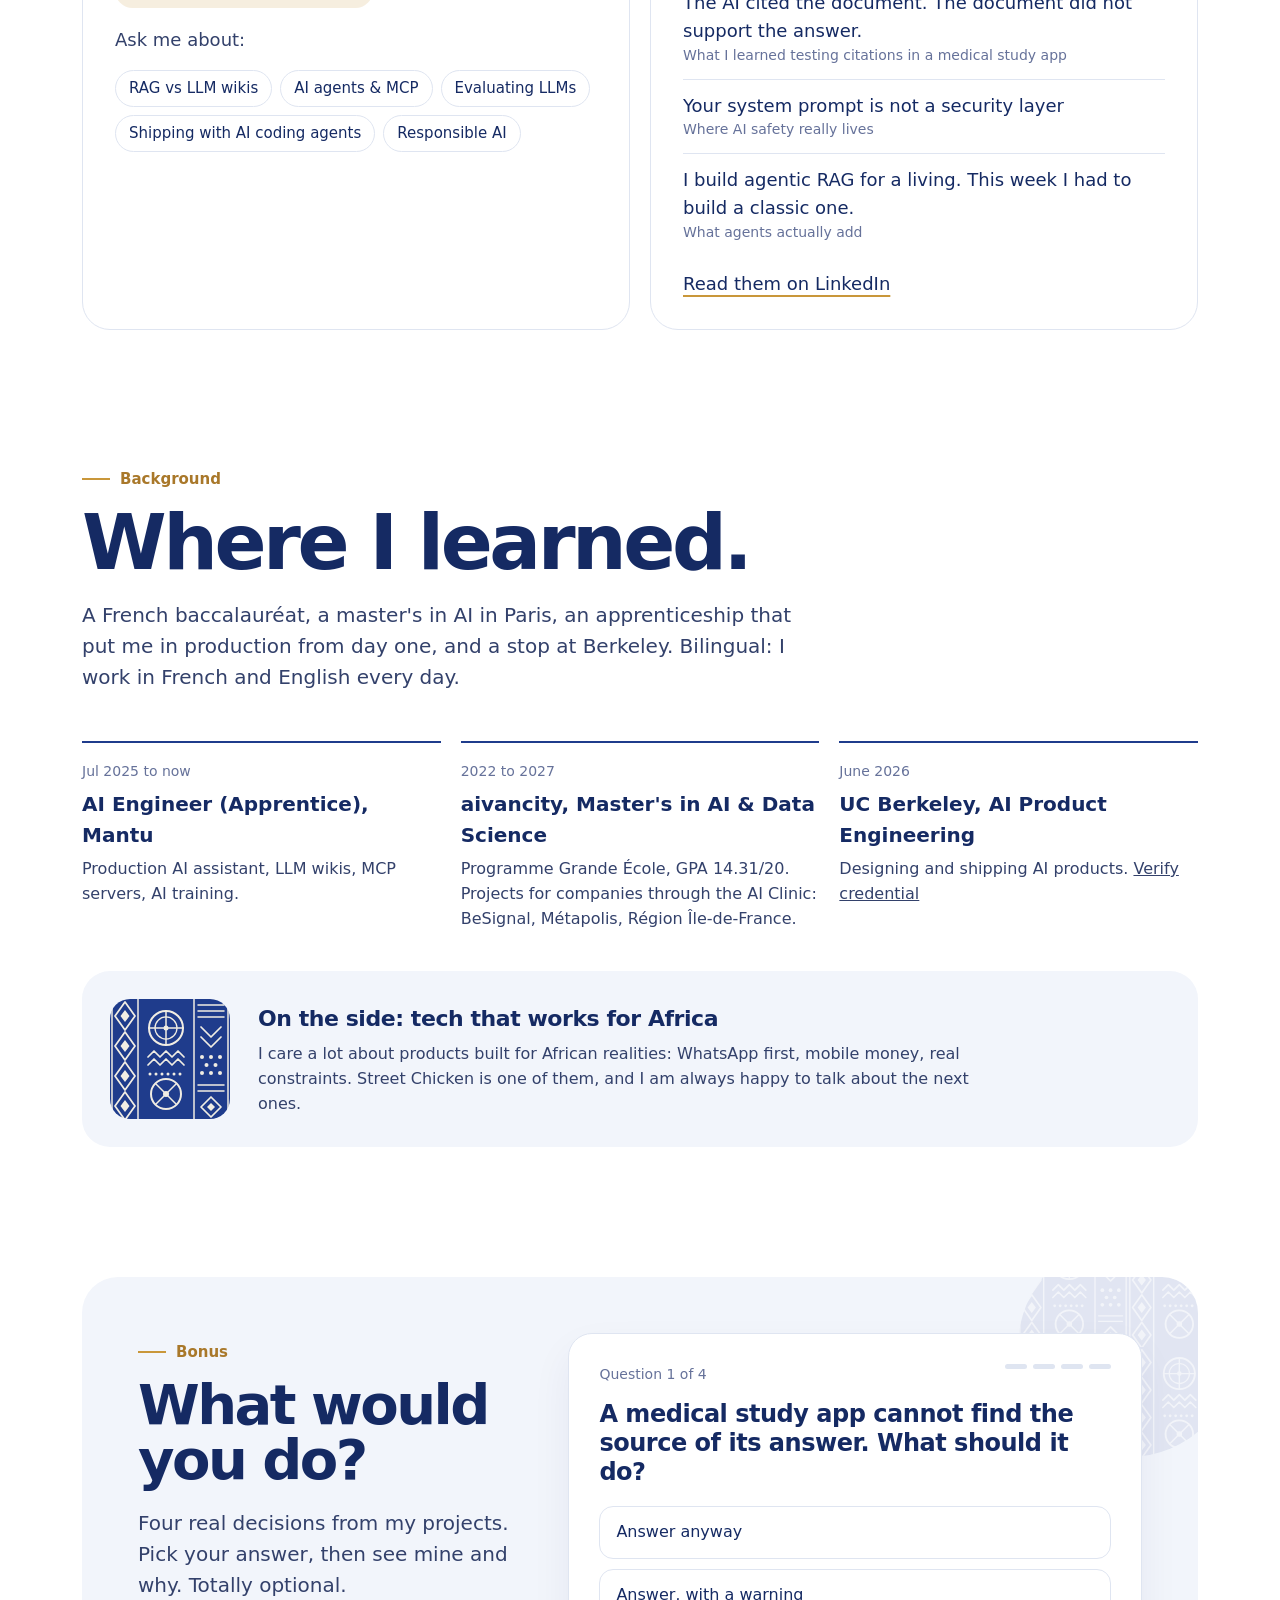
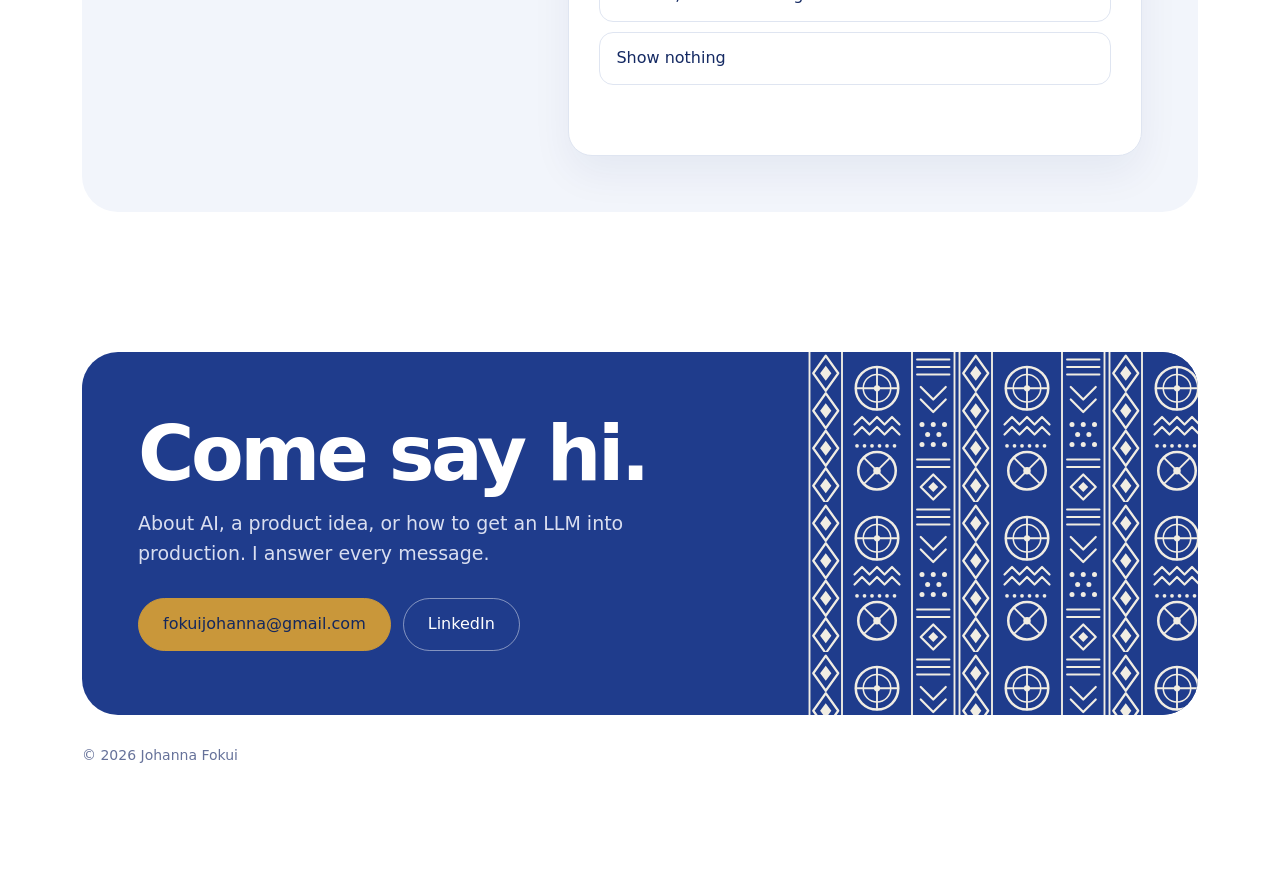
==== commit 282c3065: "feat: mention bilingual French and English" ====
--- a/index.html
+++ b/index.html
@@ -285,7 +285,7 @@
 
     <div class="hero-grid">
       <div>
-        <p class="status"><span class="pulse"></span>AI engineer · Paris · always happy to talk AI</p>
+        <p class="status"><span class="pulse"></span>AI engineer · Paris · bilingual French &amp; English</p>
         <h1 aria-label="I ship AI that people actually use."><span class="w">I</span> <span class="w">ship</span> <span class="w">AI</span> <span class="w">that</span> <span class="w">people</span> <span class="w u">actually</span> <span class="w u">use.</span></h1>
         <p class="lede">Hi, I am Johanna. I build LLM products from the first conversation to production: <b>an AI assistant used by 1,000+ people</b>, <b>a study app for medical students</b>, <b>an ordering system that runs a restaurant</b>. I move fast, I measure everything, and I love explaining how it all works.</p>
         <div class="cta">
@@ -486,7 +486,7 @@
     <div class="wrap">
       <p class="kicker">Background</p>
       <h2 class="reveal">Where I learned.</h2>
-      <p class="intro reveal">A French baccalauréat, a master's in AI in Paris, an apprenticeship that put me in production from day one, and a stop at Berkeley.</p>
+      <p class="intro reveal">A French baccalauréat, a master's in AI in Paris, an apprenticeship that put me in production from day one, and a stop at Berkeley. Bilingual: I work in French and English every day.</p>
       <div class="bgline reveal">
         <div><p class="when">Jul 2025 to now</p><h4>AI Engineer (Apprentice), Mantu</h4><p>Production AI assistant, LLM wikis, MCP servers, AI training.</p></div>
         <div><p class="when">2022 to 2027</p><h4>aivancity, Master's in AI &amp; Data Science</h4><p>Programme Grande École, GPA 14.31/20. Projects for companies through the AI Clinic: BeSignal, Métapolis, Région Île-de-France.</p></div>
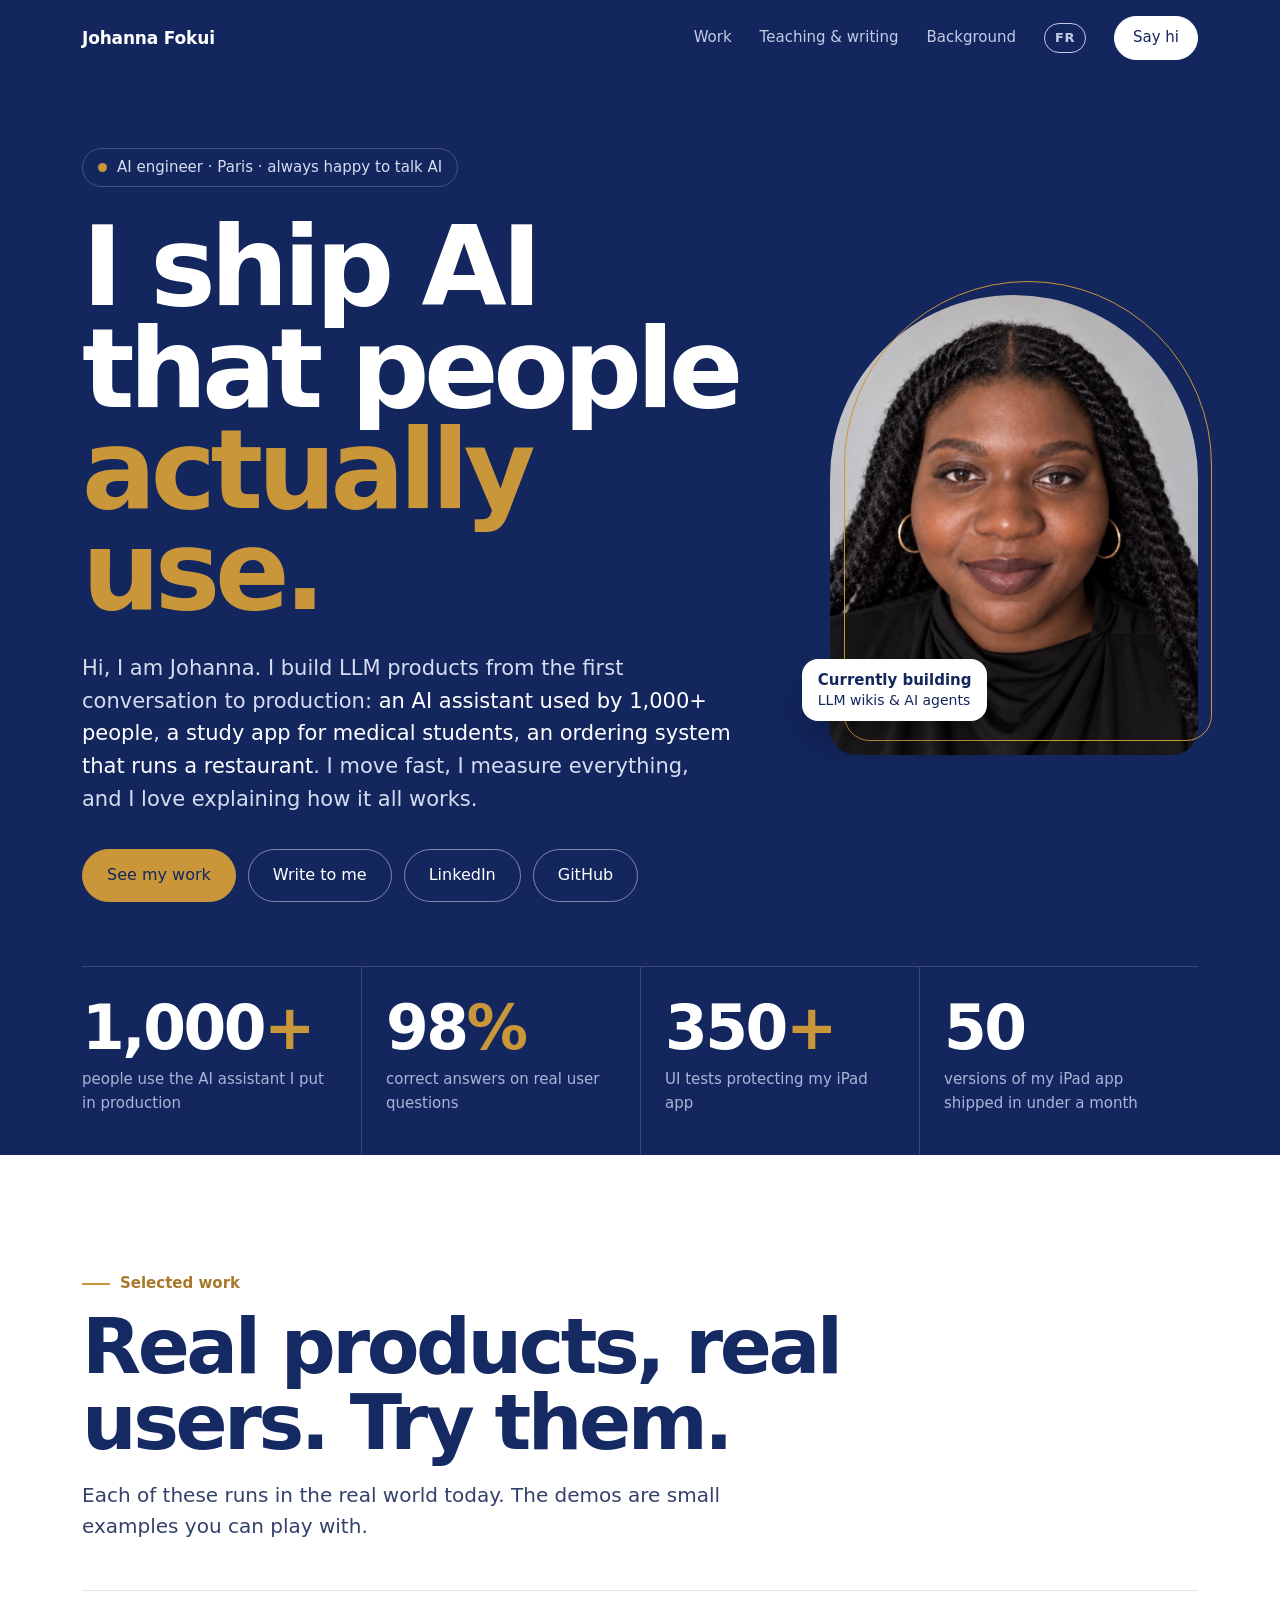
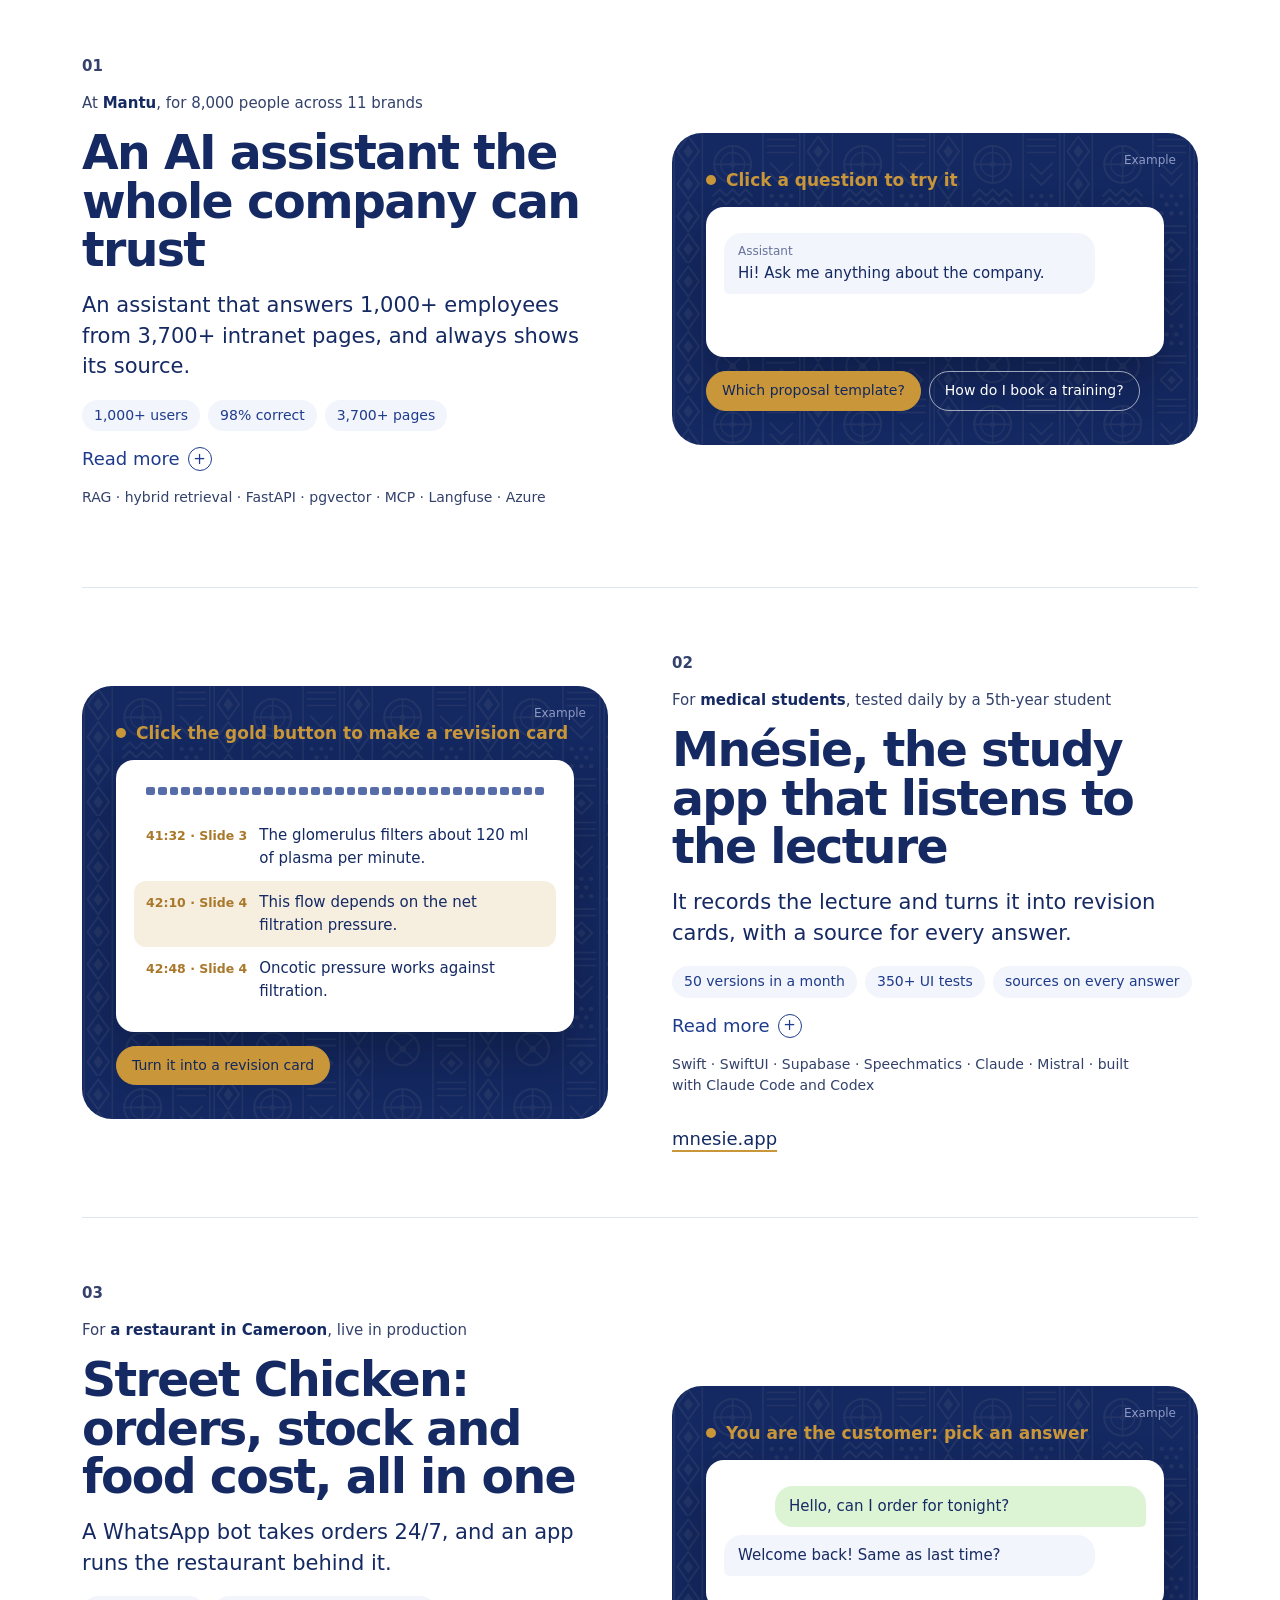
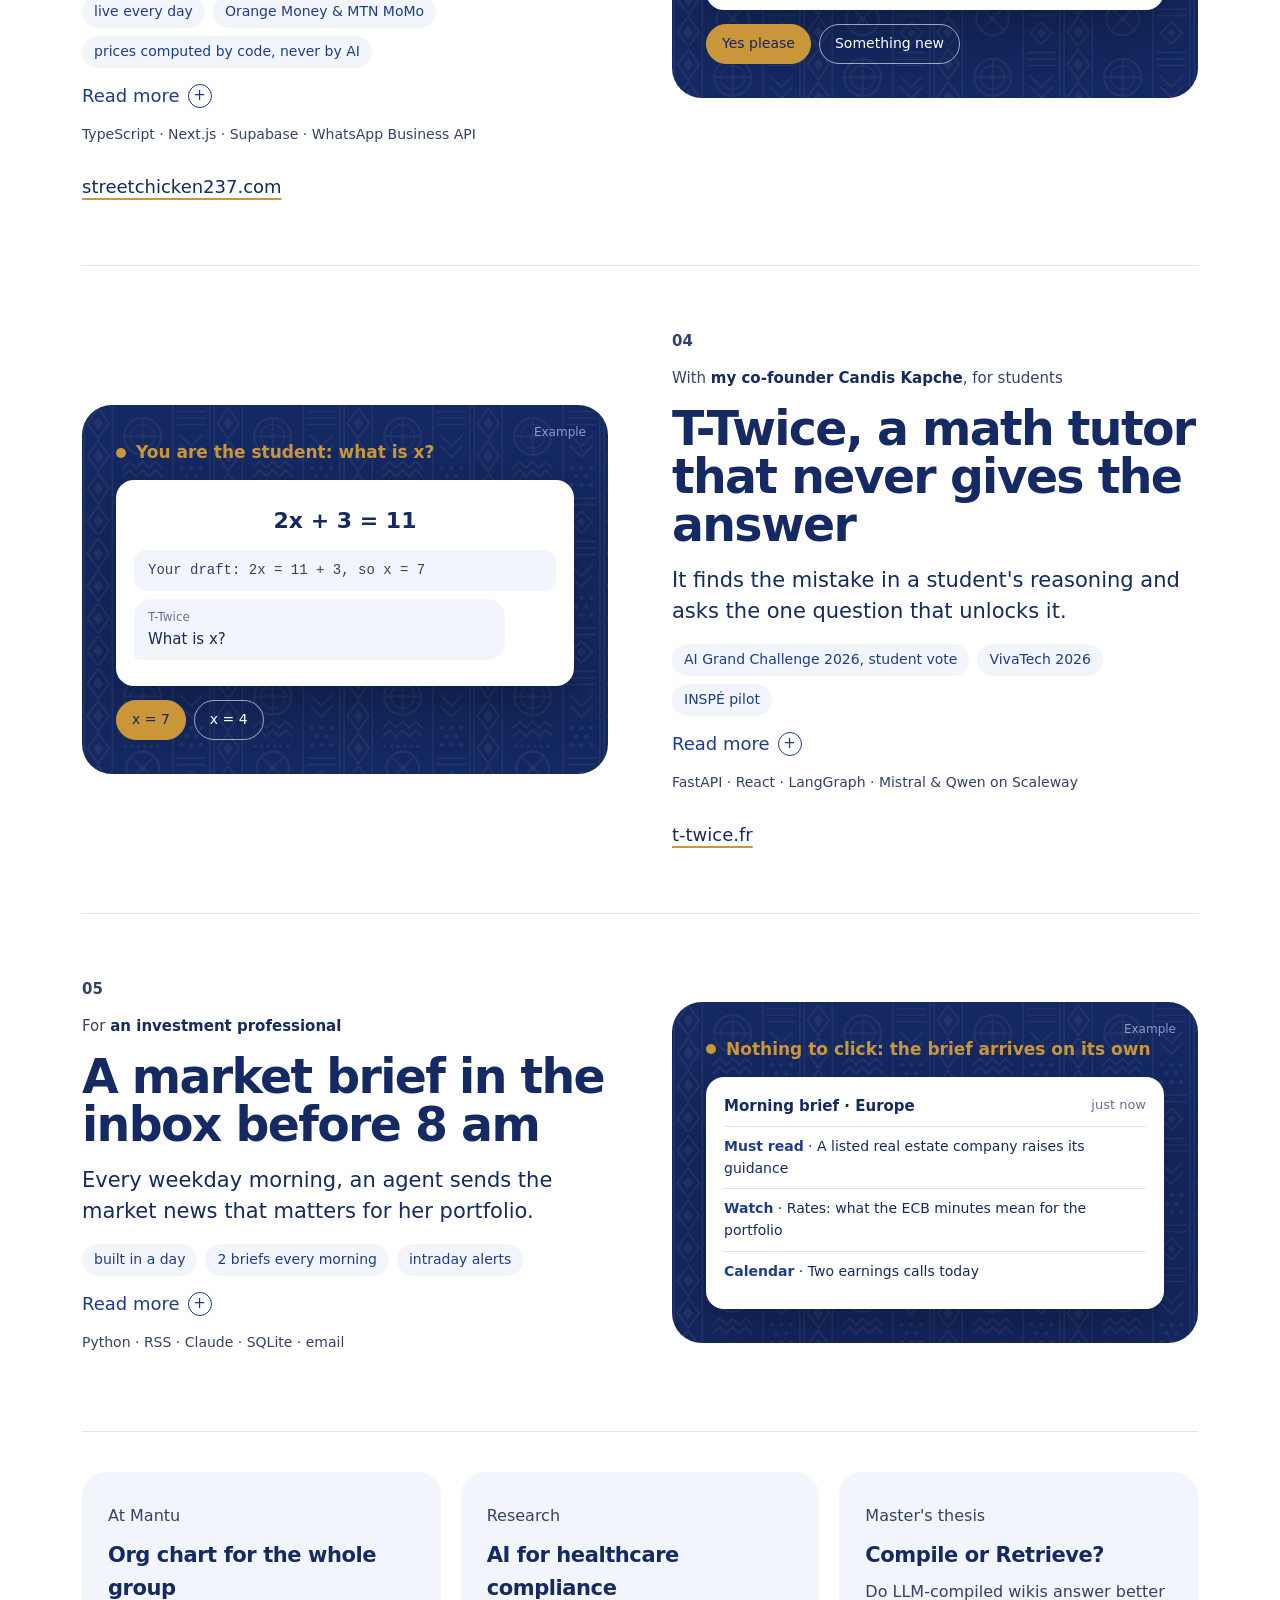
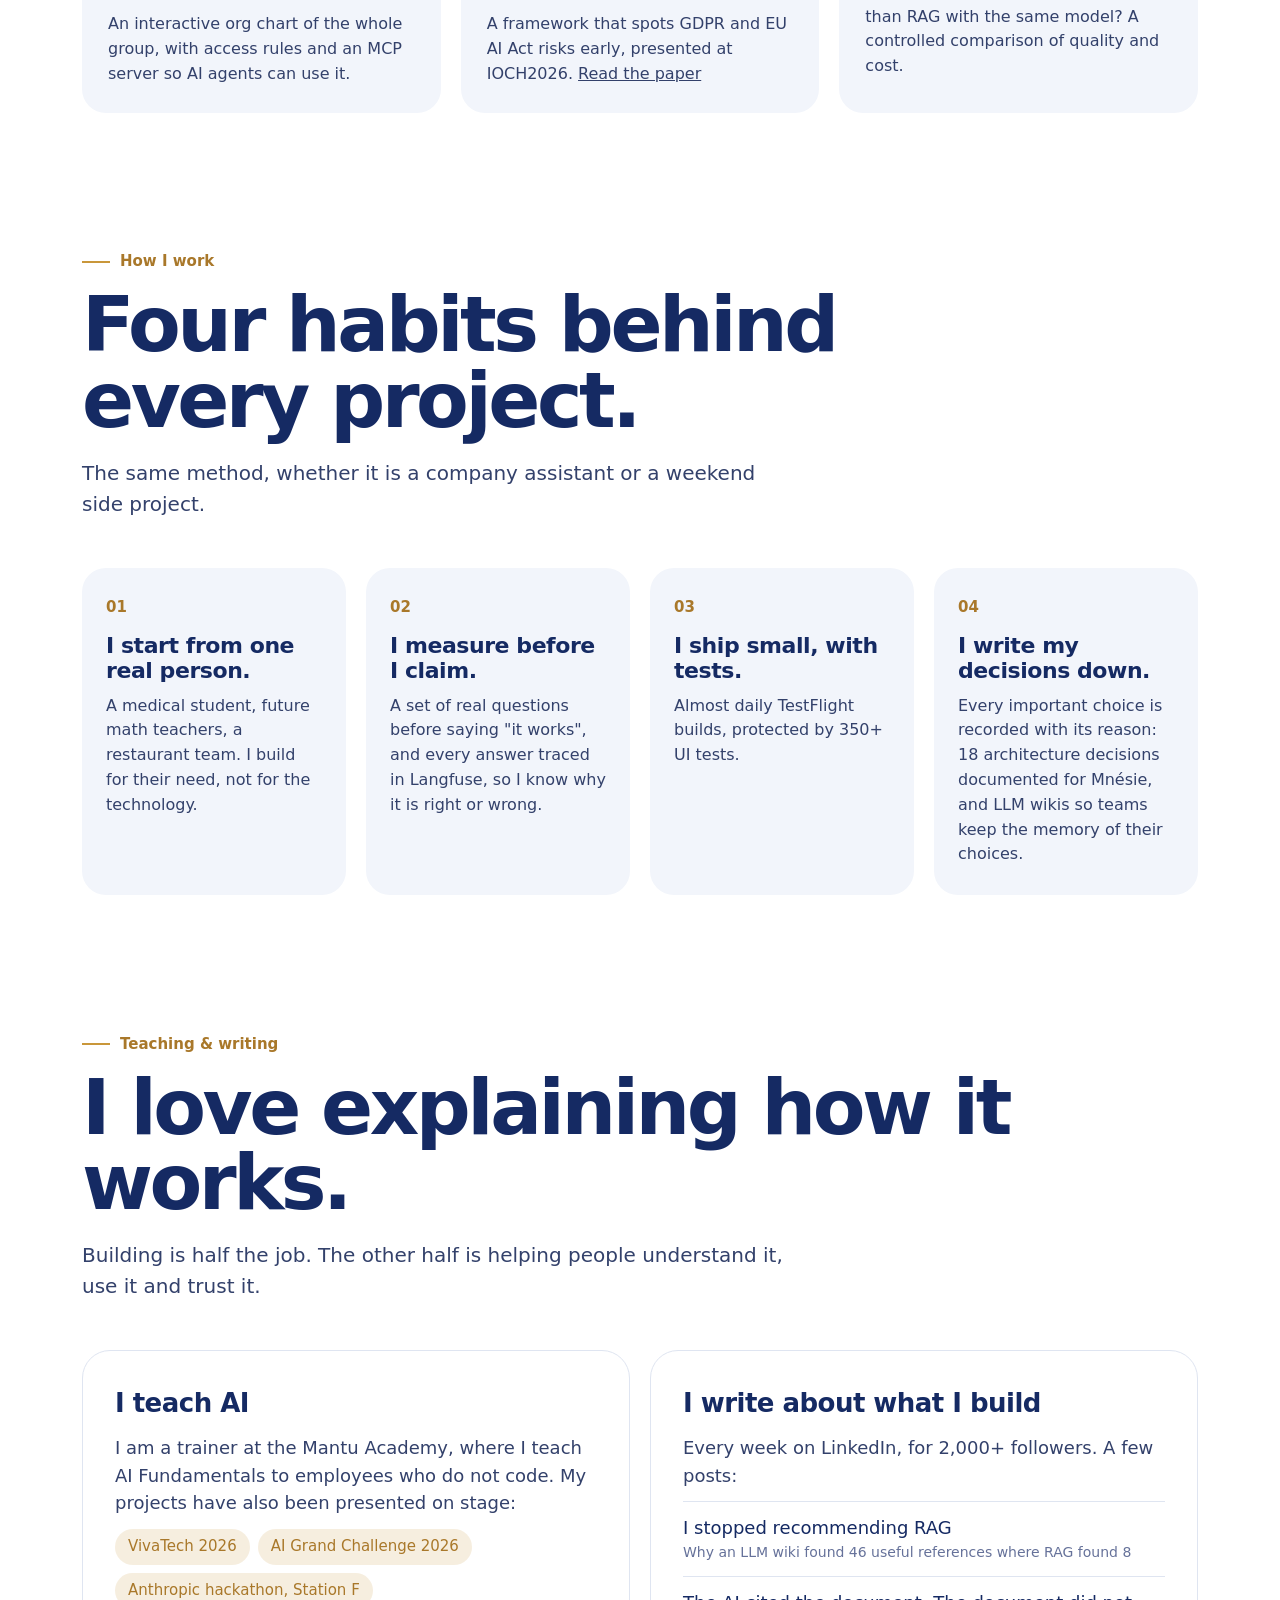
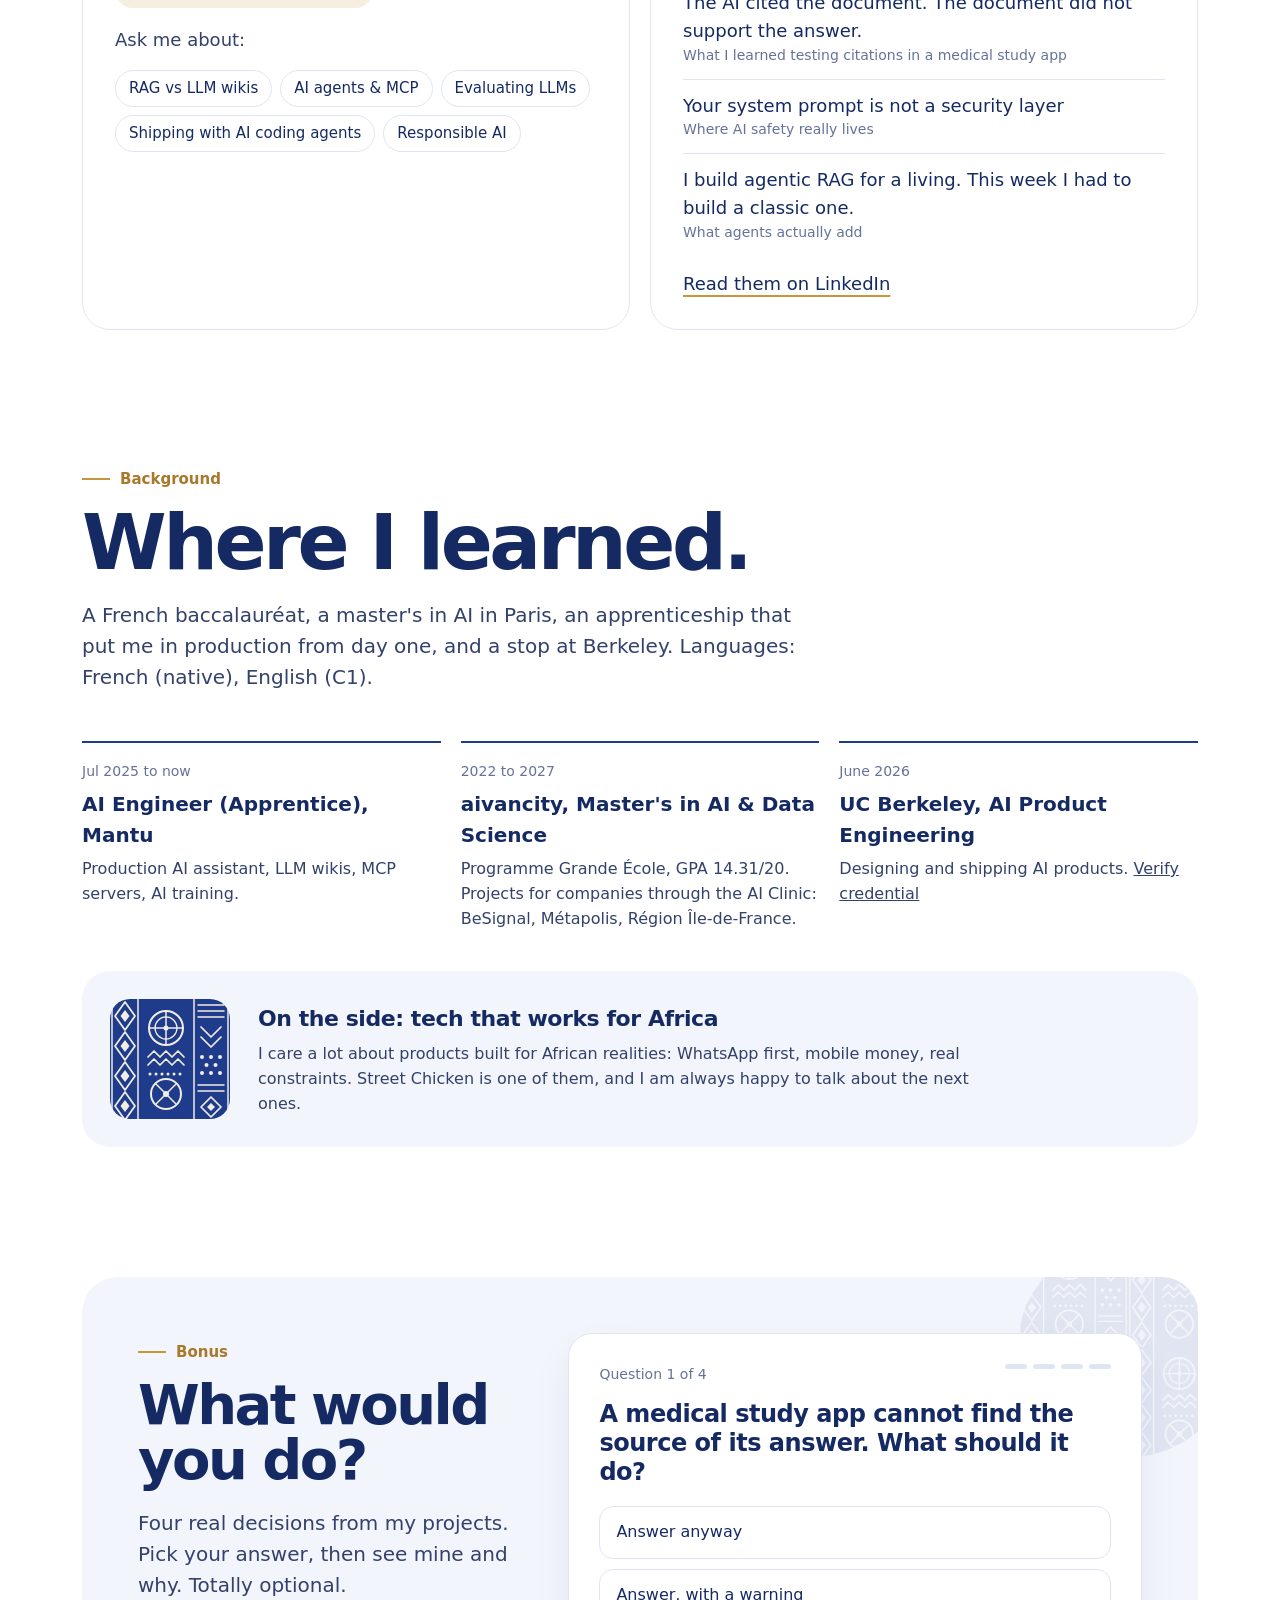
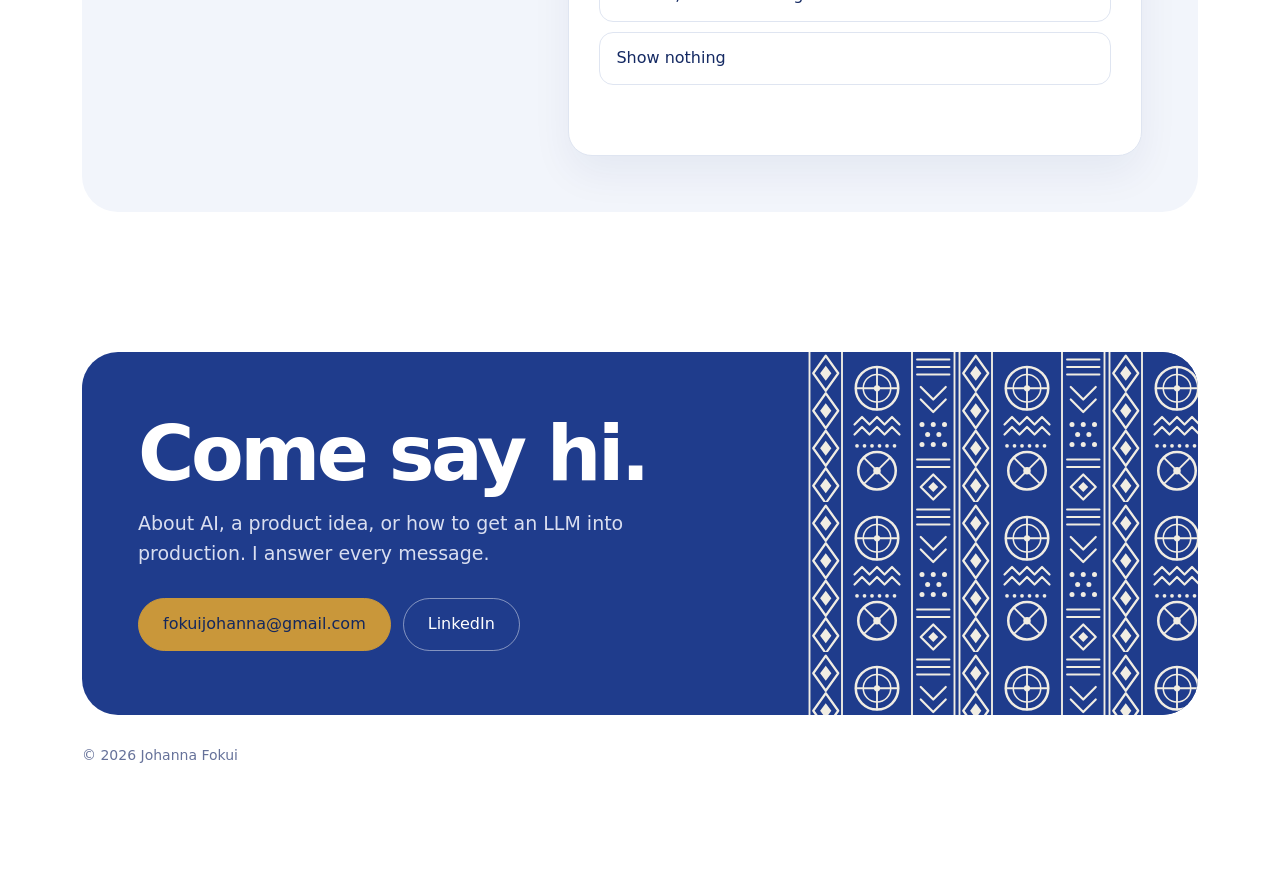
==== commit d59a2ef6: "fix: state languages as French native and English C1" ====
--- a/index.html
+++ b/index.html
@@ -285,7 +285,7 @@
 
     <div class="hero-grid">
       <div>
-        <p class="status"><span class="pulse"></span>AI engineer · Paris · bilingual French &amp; English</p>
+        <p class="status"><span class="pulse"></span>AI engineer · Paris · always happy to talk AI</p>
         <h1 aria-label="I ship AI that people actually use."><span class="w">I</span> <span class="w">ship</span> <span class="w">AI</span> <span class="w">that</span> <span class="w">people</span> <span class="w u">actually</span> <span class="w u">use.</span></h1>
         <p class="lede">Hi, I am Johanna. I build LLM products from the first conversation to production: <b>an AI assistant used by 1,000+ people</b>, <b>a study app for medical students</b>, <b>an ordering system that runs a restaurant</b>. I move fast, I measure everything, and I love explaining how it all works.</p>
         <div class="cta">
@@ -486,7 +486,7 @@
     <div class="wrap">
       <p class="kicker">Background</p>
       <h2 class="reveal">Where I learned.</h2>
-      <p class="intro reveal">A French baccalauréat, a master's in AI in Paris, an apprenticeship that put me in production from day one, and a stop at Berkeley. Bilingual: I work in French and English every day.</p>
+      <p class="intro reveal">A French baccalauréat, a master's in AI in Paris, an apprenticeship that put me in production from day one, and a stop at Berkeley. Languages: French (native), English (C1).</p>
       <div class="bgline reveal">
         <div><p class="when">Jul 2025 to now</p><h4>AI Engineer (Apprentice), Mantu</h4><p>Production AI assistant, LLM wikis, MCP servers, AI training.</p></div>
         <div><p class="when">2022 to 2027</p><h4>aivancity, Master's in AI &amp; Data Science</h4><p>Programme Grande École, GPA 14.31/20. Projects for companies through the AI Clinic: BeSignal, Métapolis, Région Île-de-France.</p></div>
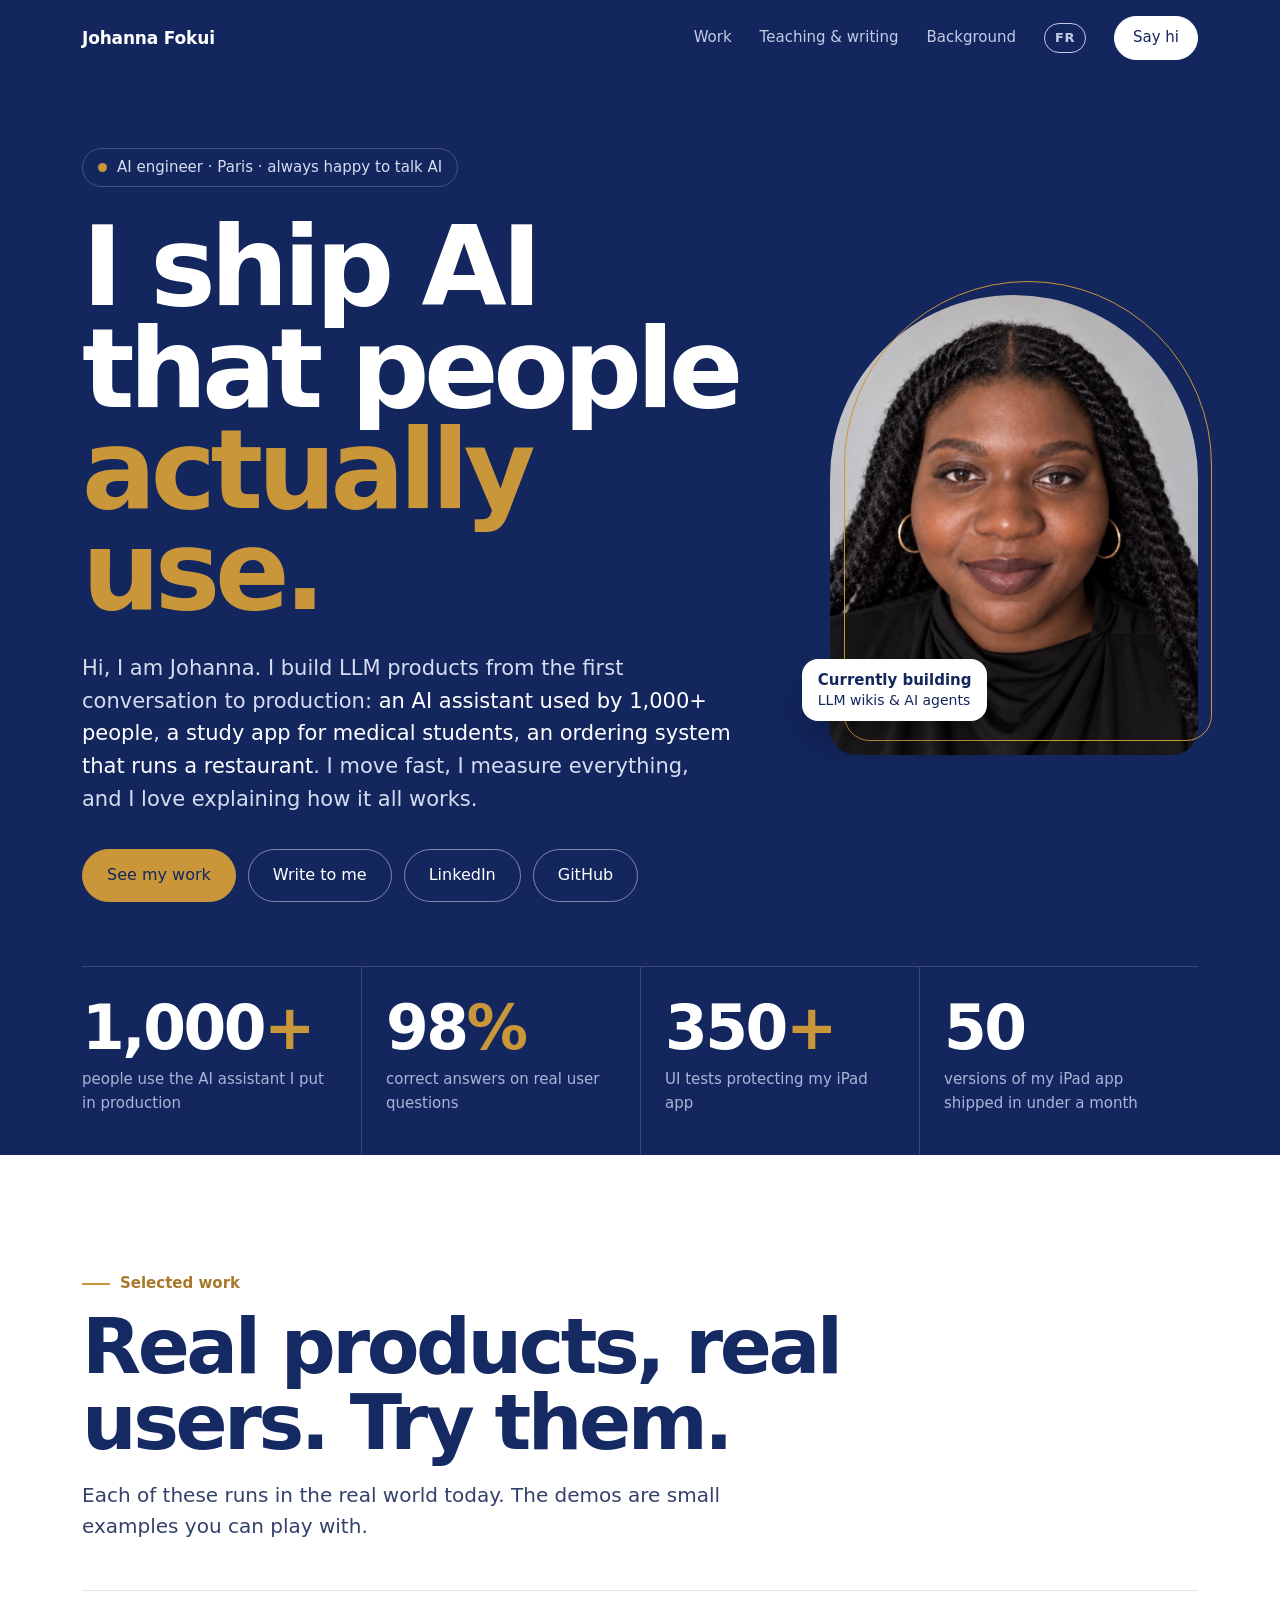
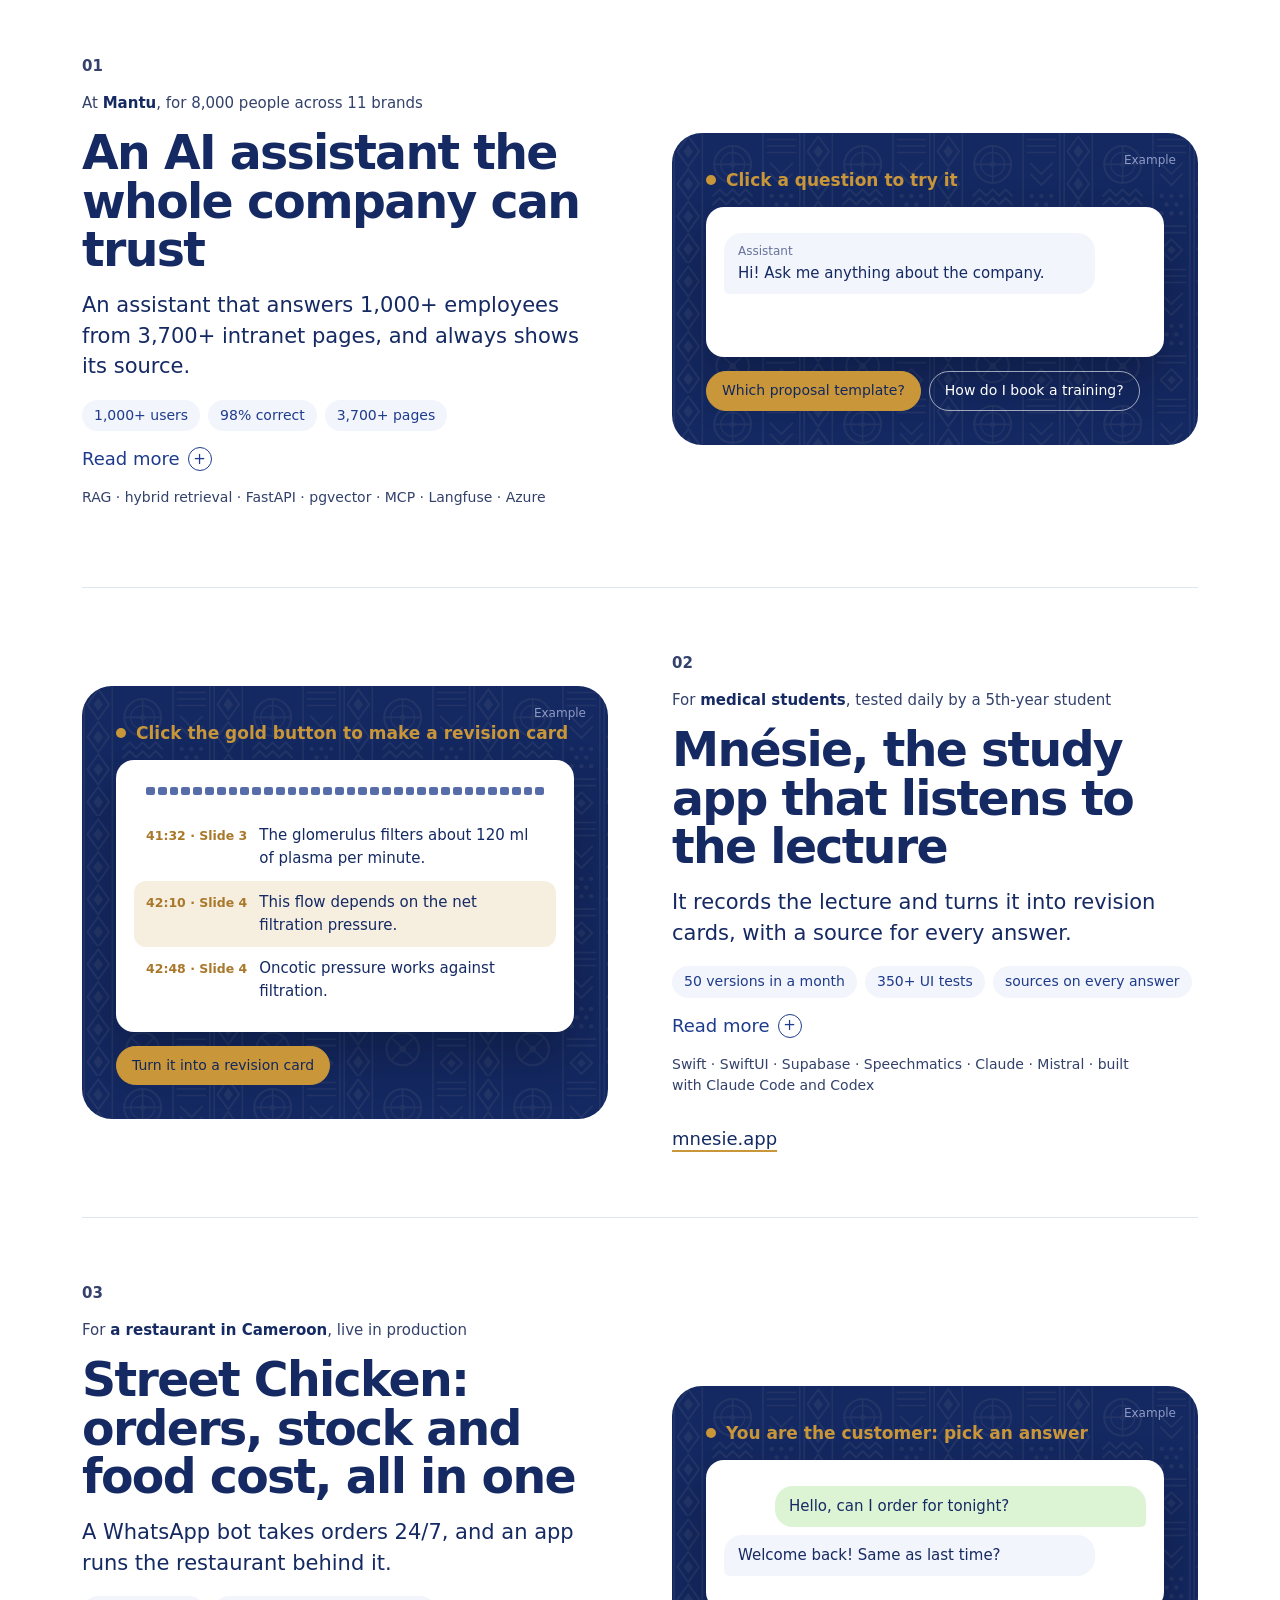
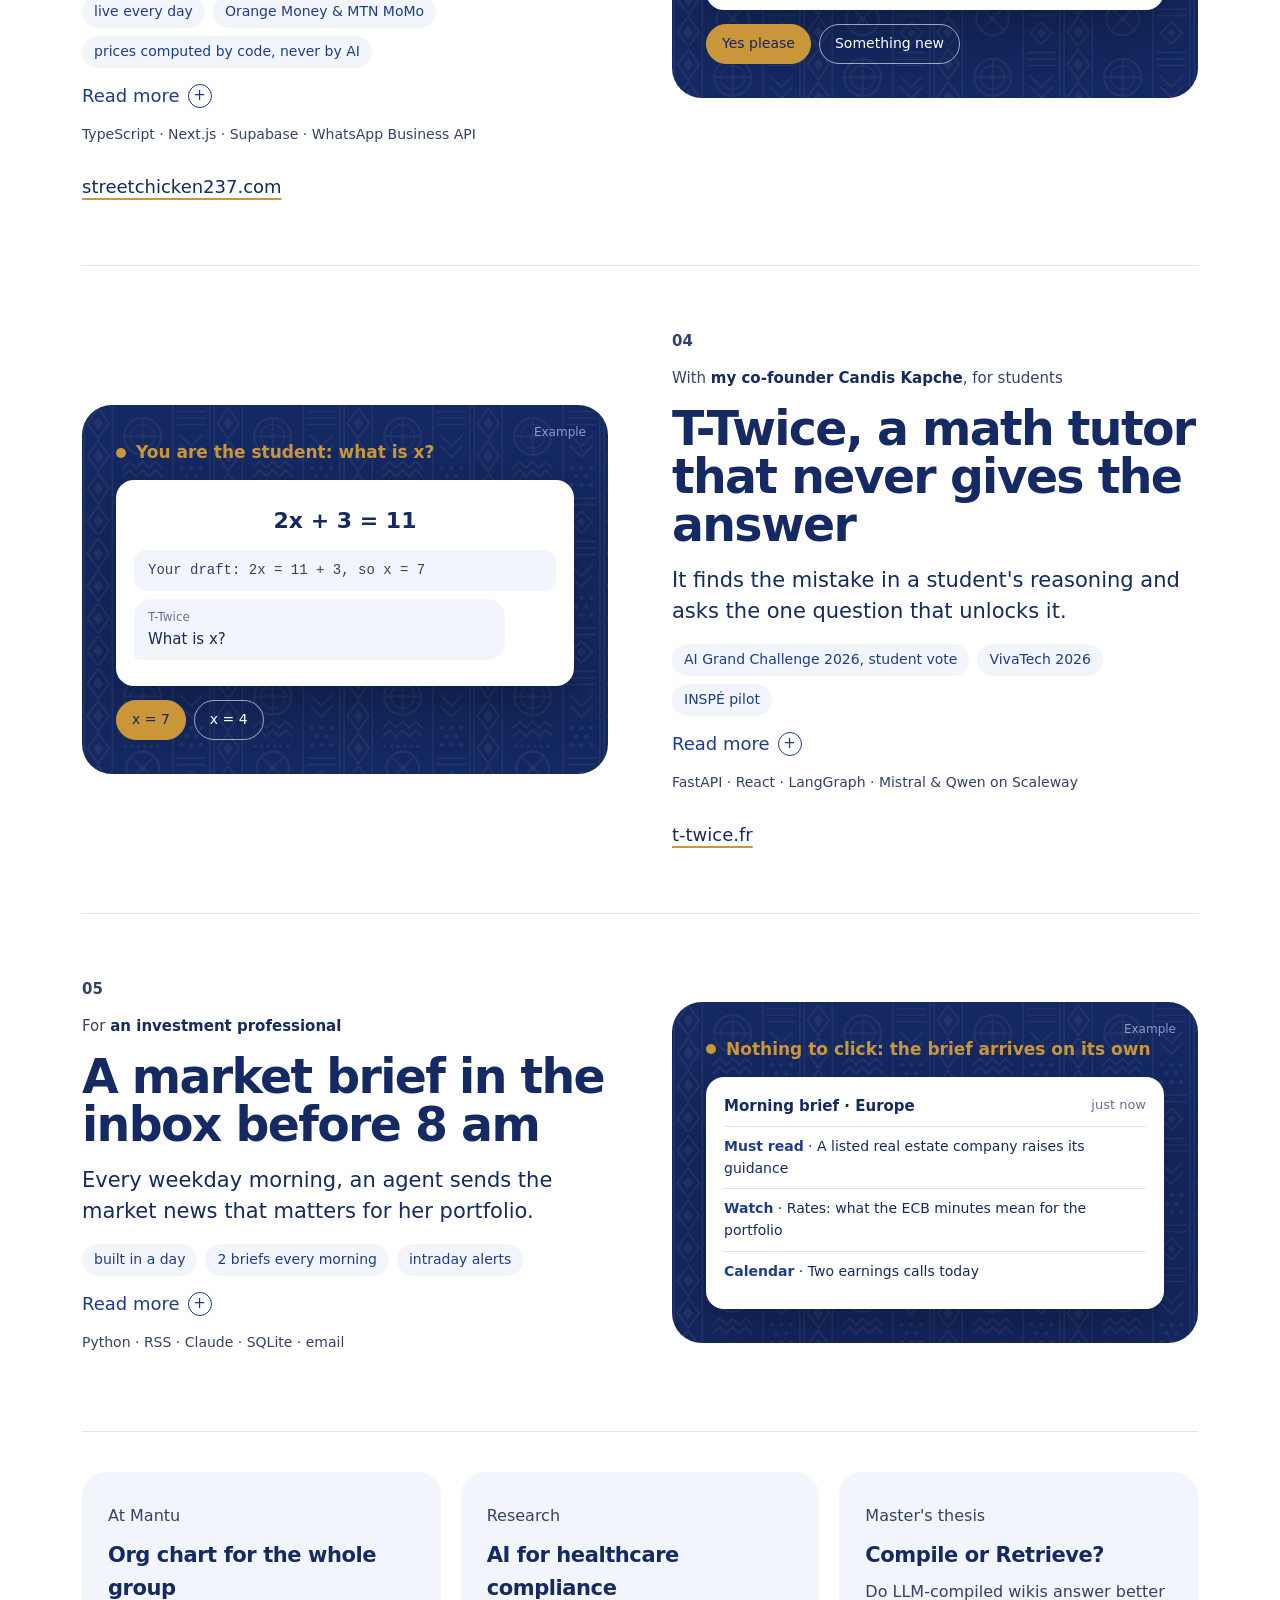
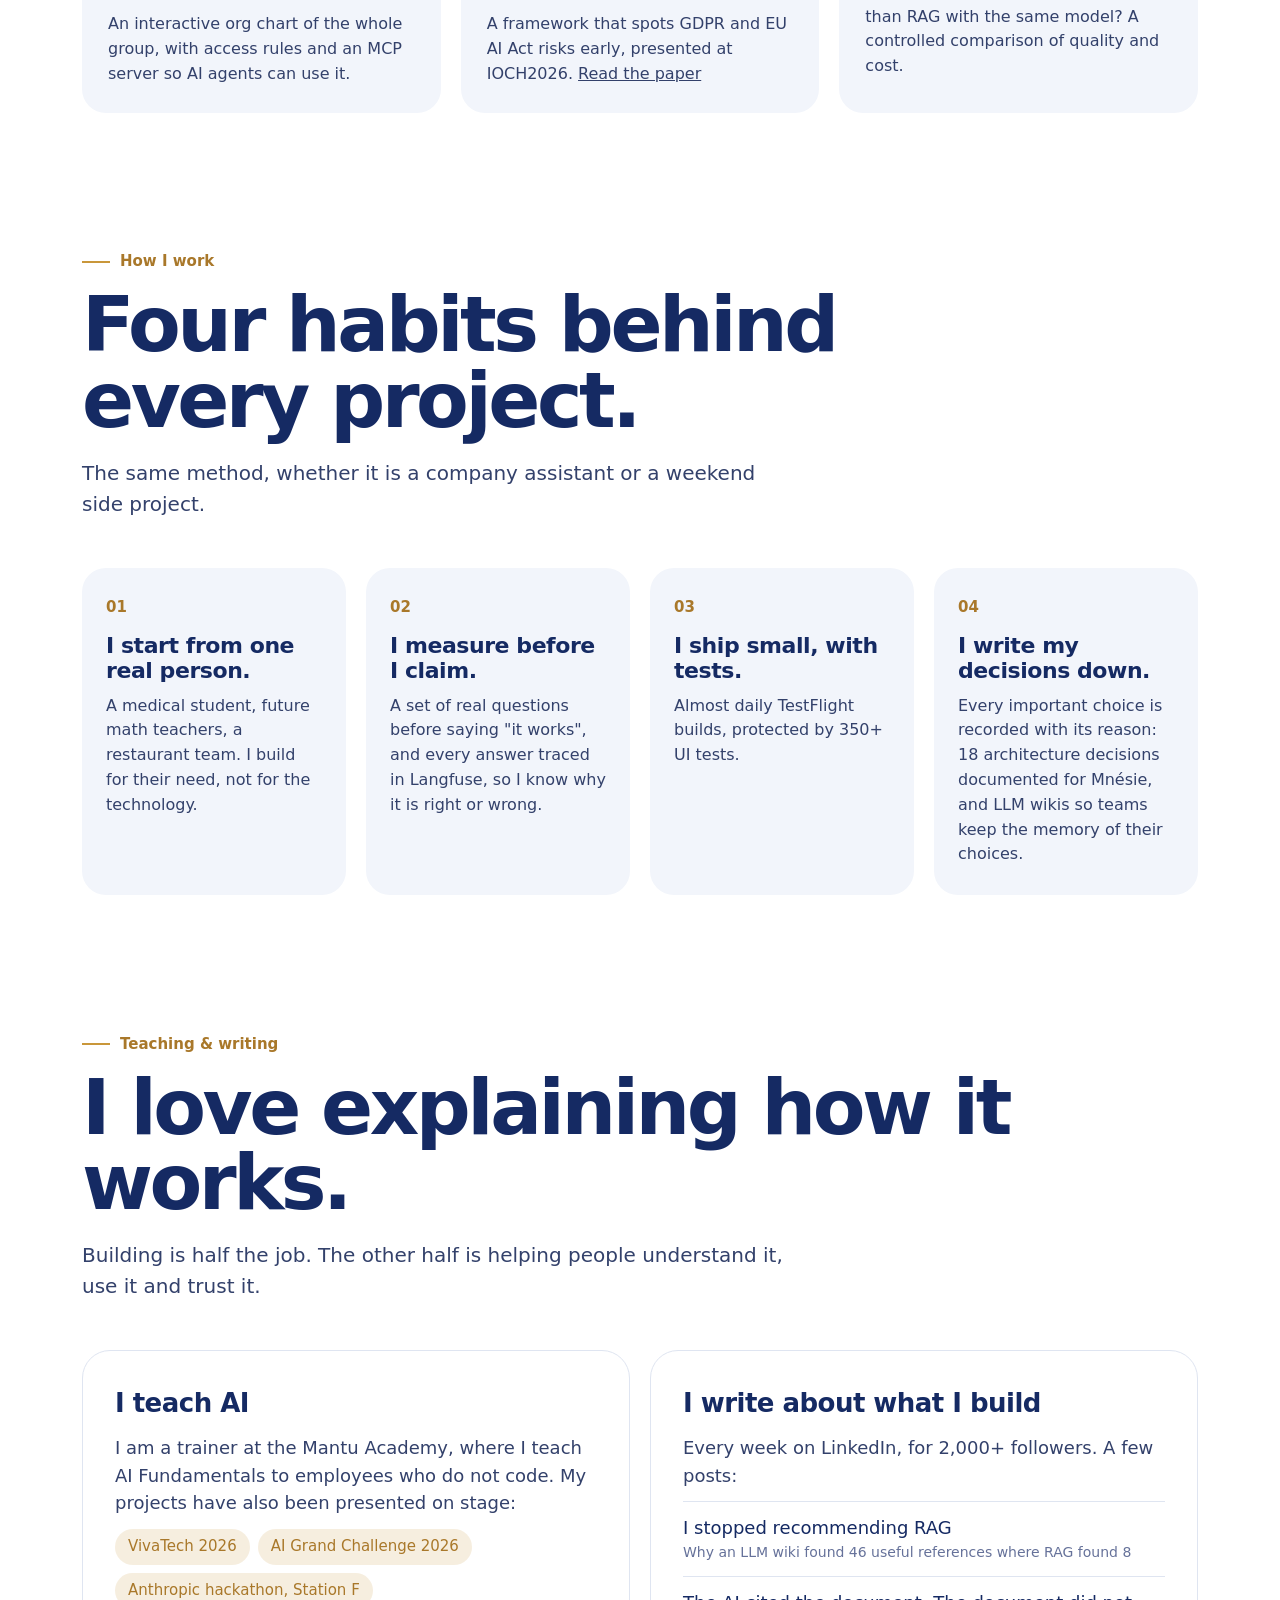
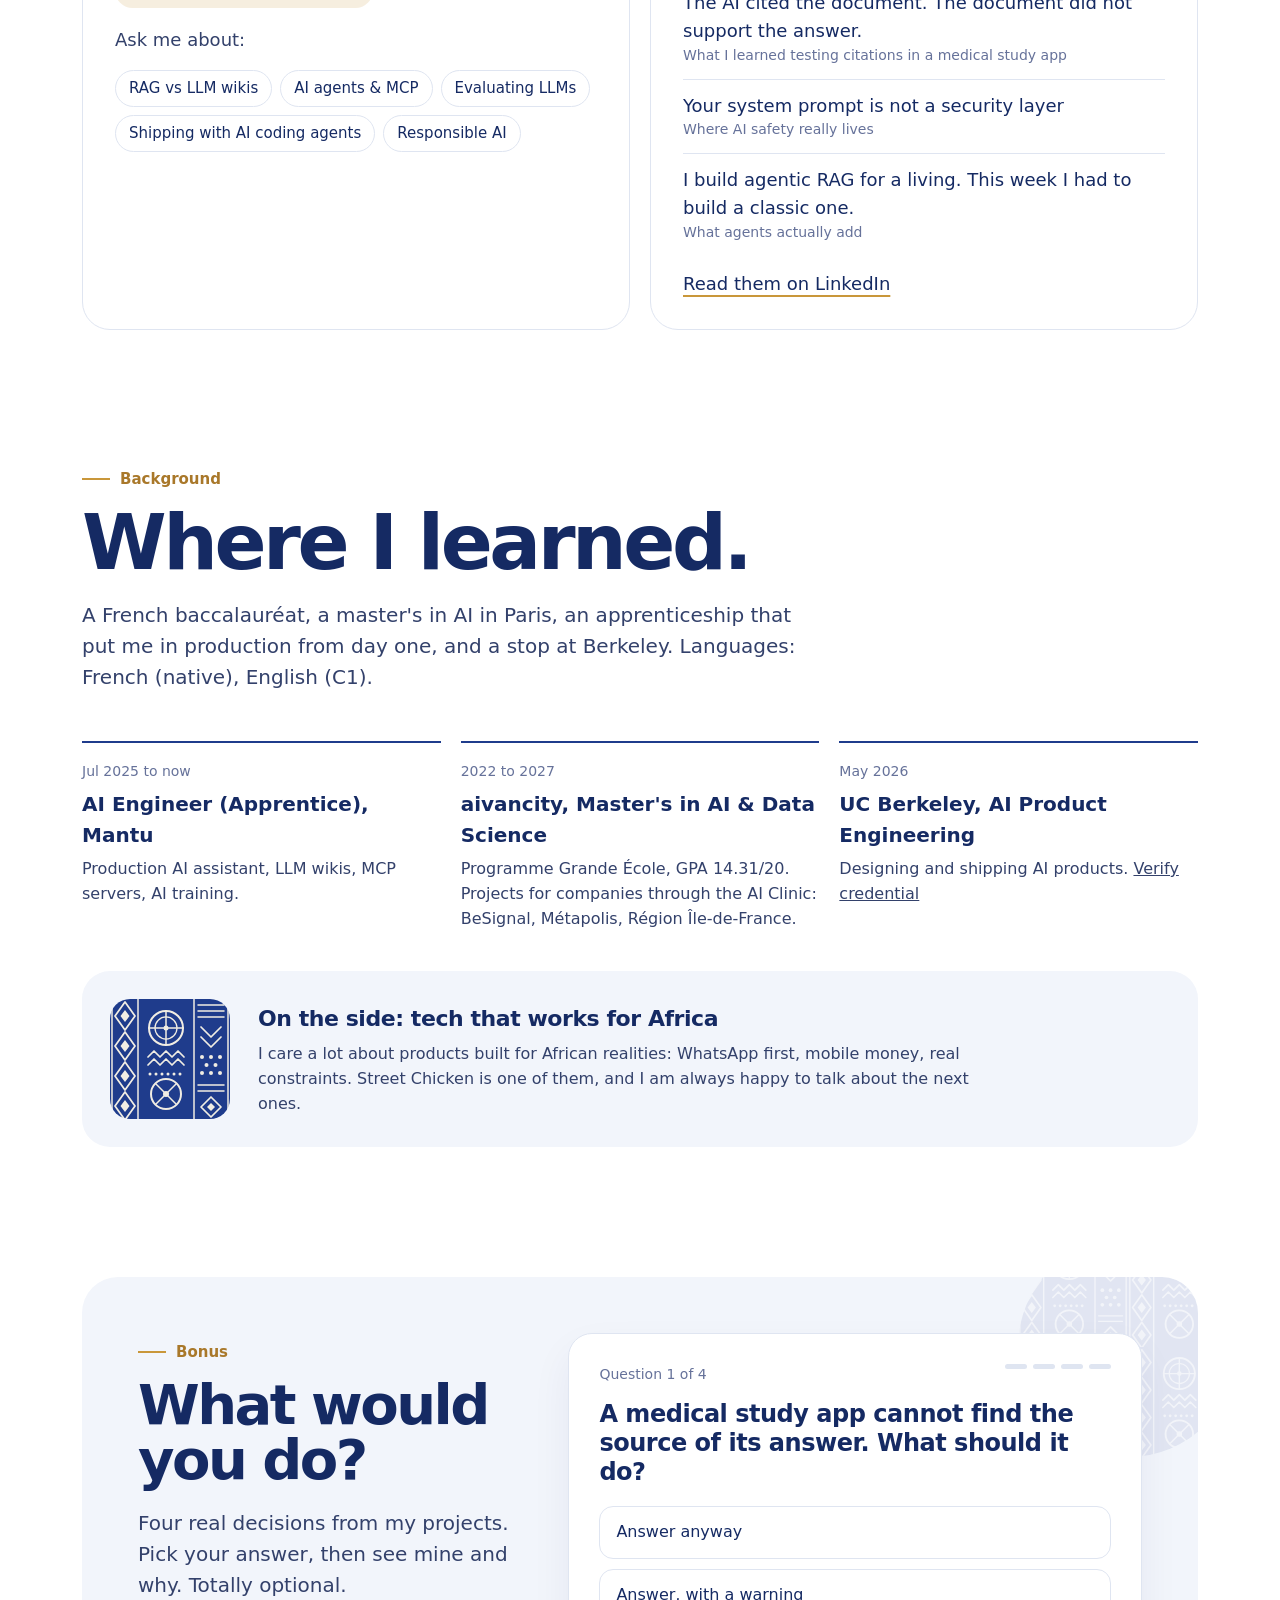
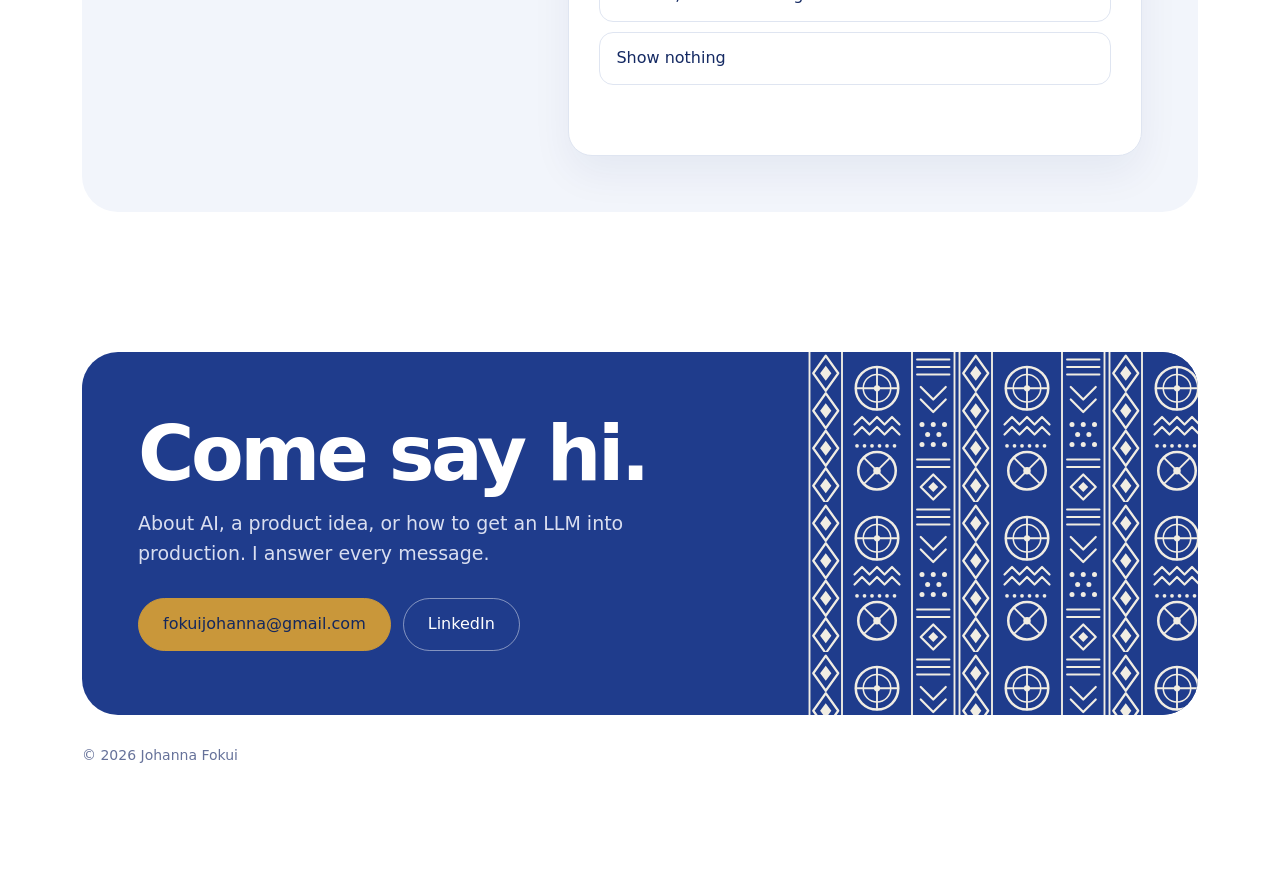
==== commit 09efcb21: "fix: Berkeley certificate dated May 2026" ====
--- a/index.html
+++ b/index.html
@@ -490,7 +490,7 @@
       <div class="bgline reveal">
         <div><p class="when">Jul 2025 to now</p><h4>AI Engineer (Apprentice), Mantu</h4><p>Production AI assistant, LLM wikis, MCP servers, AI training.</p></div>
         <div><p class="when">2022 to 2027</p><h4>aivancity, Master's in AI &amp; Data Science</h4><p>Programme Grande École, GPA 14.31/20. Projects for companies through the AI Clinic: BeSignal, Métapolis, Région Île-de-France.</p></div>
-        <div><p class="when">June 2026</p><h4>UC Berkeley, AI Product Engineering</h4><p>Designing and shipping AI products. <a href="https://berkeley.badges.parchment.com/public/credentials/J_KoKyMPTpqCJDCqP-hMDg" target="_blank" rel="noopener">Verify credential</a></p></div>
+        <div><p class="when">May 2026</p><h4>UC Berkeley, AI Product Engineering</h4><p>Designing and shipping AI products. <a href="https://berkeley.badges.parchment.com/public/credentials/J_KoKyMPTpqCJDCqP-hMDg" target="_blank" rel="noopener">Verify credential</a></p></div>
       </div>
       <div class="side reveal">
         <div class="sw" aria-hidden="true"></div>
